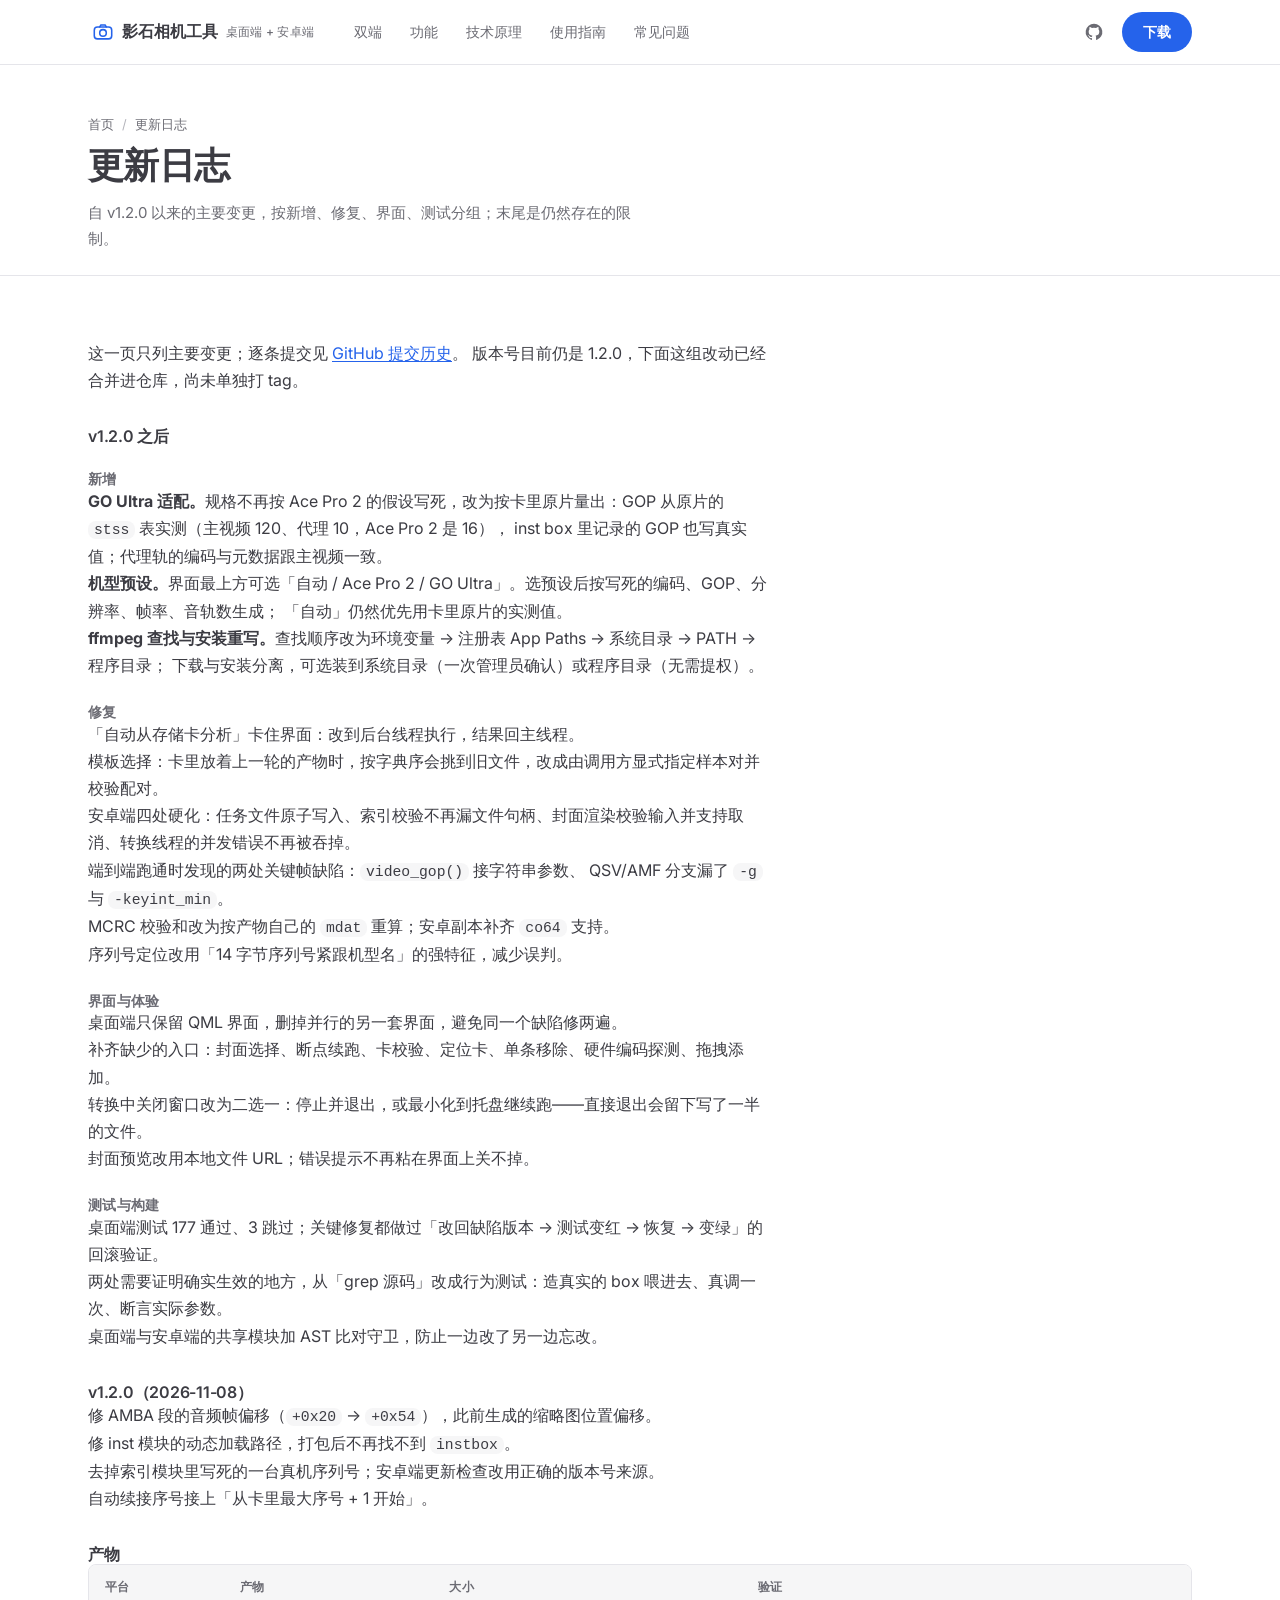
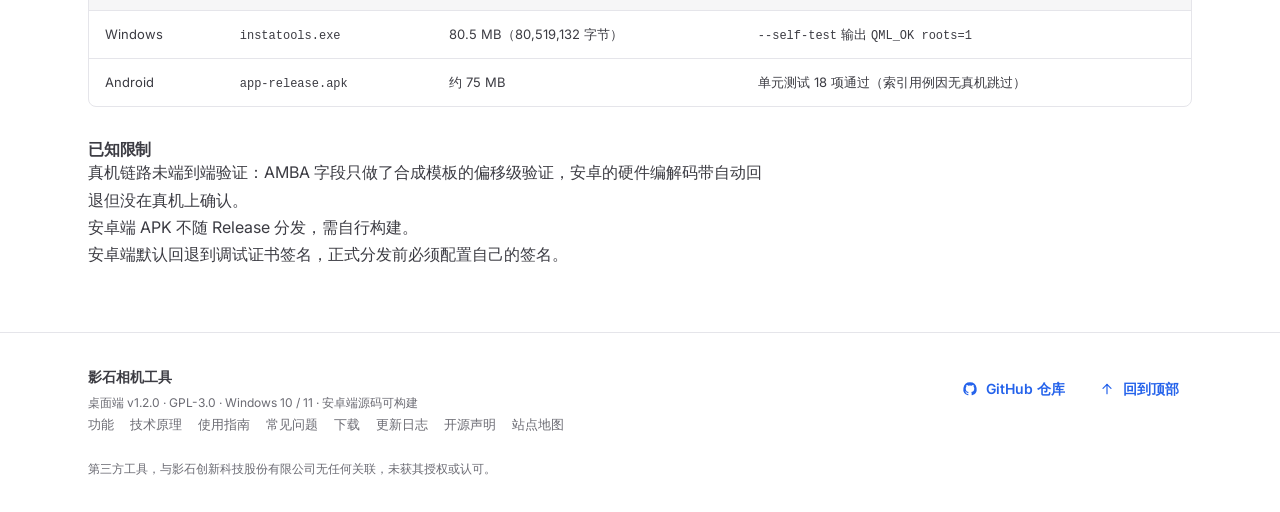
==== changelog/index.html @ 8e5316e9 "feat(site): 首页拆成多页站点，补站点地图、结构化数据与 SEO 校验 原来是一个 1264 行的单页，所有内容塞在同一份 HTML 里，搜索引擎只认得到 一个 URL，用户也只能靠锚点跳。" ====
<!doctype html>
<!--
  影石相机工具 · 更新日志
  ------------------------------------------------------------------
  部署：GitHub 仓库 Settings → Pages → Source = Deploy from a branch
        → Branch = main，Folder = / (root)
  依赖：零构建步骤。页面是静态 HTML + style.css，字体走 Google Fonts（Inter）。
  改色 / 改圆角：只改 style.css 第 1 节令牌。
-->
<html lang="zh-CN">
  <head>
    <meta charset="utf-8" />
    <meta name="viewport" content="width=device-width, initial-scale=1" />
    <meta name="google-site-verification" content="Z1_5-kb9bWtHmbRLohl3fSZsMe-5Ndwo5JdBoWjXVhI" />
    <meta name="msvalidate.01" content="04A099263FCA8257EDD252806D30A4AA" />
    <meta name="robots" content="index, follow, max-image-preview:large" />
    <title>更新日志：GO Ultra 适配、机型预设、ffmpeg 重写 | 影石相机工具</title>
    <meta name="description" content="影石相机工具自 v1.2.0 以来的主要变更：GO Ultra 适配、机型预设、ffmpeg 查找与安装重写、桌面端界面合并、安卓端硬化与测试建设。" />
    <meta name="color-scheme" content="light" />
    <meta name="theme-color" content="#FFFFFF" />
    <link rel="icon" href="../assets/favicon.svg" type="image/svg+xml" />
    <link rel="apple-touch-icon" href="../assets/apple-touch-icon.png" />
    <link rel="canonical" href="https://duofreedom.github.io/Insta-camera-tools/changelog/" />
    <link rel="sitemap" type="application/xml" href="../sitemap.xml" />
    <meta property="og:type" content="website" />
    <meta property="og:site_name" content="影石相机工具" />
    <meta property="og:locale" content="zh_CN" />
    <meta property="og:title" content="更新日志 · 影石相机工具" />
    <meta property="og:description" content="自 v1.2.0 以来的主要变更与已知限制。" />
    <meta property="og:url" content="https://duofreedom.github.io/Insta-camera-tools/changelog/" />
    <meta property="og:image" content="https://duofreedom.github.io/Insta-camera-tools/assets/og-cover.png" />
    <meta property="og:image:width" content="1200" />
    <meta property="og:image:height" content="630" />
    <meta property="og:image:alt" content="影石相机工具 instatools：把普通视频变成影石相机能认的原生素材" />
    <meta name="twitter:card" content="summary_large_image" />
    <meta name="twitter:title" content="更新日志 · 影石相机工具" />
    <meta name="twitter:description" content="自 v1.2.0 以来的主要变更与已知限制。" />
    <meta name="twitter:image" content="https://duofreedom.github.io/Insta-camera-tools/assets/og-cover.png" />
    <link rel="preconnect" href="https://fonts.googleapis.com" />
    <link rel="preconnect" href="https://fonts.gstatic.com" crossorigin />
    <link
      href="https://fonts.googleapis.com/css2?family=Inter:wght@400;500;600;700&display=swap"
      rel="stylesheet"
    />
    <link rel="stylesheet" href="../style.css" />
    <script type="application/ld+json">
      {
        "@context": "https://schema.org",
        "@graph": [
          {
            "@type": "BreadcrumbList",
            "itemListElement": [
              {
                "@type": "ListItem",
                "position": 1,
                "name": "首页",
                "item": "https://duofreedom.github.io/Insta-camera-tools/"
              },
              {
                "@type": "ListItem",
                "position": 2,
                "name": "更新日志",
                "item": "https://duofreedom.github.io/Insta-camera-tools/changelog/"
              }
            ]
          },
          {
            "@type": "WebPage",
            "name": "更新日志",
            "url": "https://duofreedom.github.io/Insta-camera-tools/changelog/",
            "description": "v1.2.0 之后的主要变更",
            "inLanguage": "zh-CN",
            "isPartOf": {
              "@type": "WebSite",
              "name": "影石相机工具",
              "url": "https://duofreedom.github.io/Insta-camera-tools/"
            }
          }
        ]
      }
    </script>
  </head>

  <body id="top">
    <a class="sr-only skip-link" href="#main">跳到主要内容</a>

    <header class="nav">
      <div class="container nav__inner">
        <a class="brand" href="../" aria-label="影石相机工具，回到首页">
          <svg
            class="brand__mark"
            viewBox="0 0 24 24"
            fill="none"
            stroke="currentColor"
            stroke-width="1.7"
            stroke-linecap="round"
            stroke-linejoin="round"
            aria-hidden="true"
            focusable="false"
          >
            <rect x="2.5" y="6.5" width="19" height="13" rx="3.5" />
            <path d="M8.5 6.5l1.2-2.2h4.6l1.2 2.2" />
            <circle cx="12" cy="13" r="3.6" />
          </svg>
          <span>影石相机工具</span>
          <span class="brand__sub">桌面端 + 安卓端</span>
        </a>

        <nav class="nav__links" aria-label="主导航">
          <a class="nav__link" href="../">双端</a>
          <a class="nav__link" href="../features/">功能</a>
          <a class="nav__link" href="../how-it-works/">技术原理</a>
          <a class="nav__link" href="../guide/">使用指南</a>
          <a class="nav__link" href="../faq/">常见问题</a>
        </nav>

        <div class="nav__actions">
          <a
            class="icon-btn nav__gh"
            href="https://github.com/DUOFreedom/Insta-camera-tools"
            target="_blank"
            rel="noopener noreferrer"
            aria-label="GitHub 仓库（在新标签页打开）"
          >
            <svg class="icon-btn__icon" viewBox="0 0 24 24" fill="currentColor" aria-hidden="true" focusable="false">
              <path d="M12 2a10 10 0 0 0-3.16 19.49c.5.09.68-.22.68-.48l-.01-1.7c-2.78.6-3.37-1.34-3.37-1.34-.45-1.16-1.11-1.47-1.11-1.47-.91-.62.07-.61.07-.61 1 .07 1.53 1.03 1.53 1.03.89 1.53 2.34 1.09 2.91.83.09-.65.35-1.09.63-1.34-2.22-.25-4.56-1.11-4.56-4.95 0-1.09.39-1.98 1.03-2.68-.1-.25-.45-1.27.1-2.65 0 0 .84-.27 2.75 1.02a9.5 9.5 0 0 1 5 0c1.91-1.29 2.75-1.02 2.75-1.02.55 1.38.2 2.4.1 2.65.64.7 1.03 1.59 1.03 2.68 0 3.85-2.35 4.7-4.57 4.94.36.31.68.92.68 1.86l-.01 2.75c0 .27.18.58.69.48A10 10 0 0 0 12 2z" />
            </svg>
          </a>
          <a class="btn btn--filled" href="../download/">下载</a>
          <button
            class="icon-btn"
            id="menu-btn"
            type="button"
            aria-expanded="false"
            aria-controls="mobile-nav"
            aria-label="打开导航菜单"
          >
            <svg class="icon-btn__icon" viewBox="0 0 24 24" fill="none" stroke="currentColor" stroke-width="1.8" stroke-linecap="round" aria-hidden="true" focusable="false">
              <path d="M4 7h16M4 12h16M4 17h16" />
            </svg>
          </button>
        </div>
      </div>

      <div class="mobile-nav" id="mobile-nav" hidden>
        <nav aria-label="移动端导航">
          <ul class="mobile-nav__list">
            <li><a class="mobile-nav__link" href="../">双端</a></li>
            <li><a class="mobile-nav__link" href="../features/">功能</a></li>
            <li><a class="mobile-nav__link" href="../how-it-works/">技术原理</a></li>
            <li><a class="mobile-nav__link" href="../guide/">使用指南</a></li>
            <li><a class="mobile-nav__link" href="../faq/">常见问题</a></li>
            <li><a class="mobile-nav__link" href="../download/">下载</a></li>
            <li><a class="mobile-nav__link" href="../changelog/">更新日志</a></li>
            <li><a class="mobile-nav__link" href="../licenses/">开源声明</a></li>
          </ul>
        </nav>
      </div>
    </header>

    <div class="page-head">
      <div class="container">
        <nav class="crumbs" aria-label="面包屑导航">
          <ol class="crumbs__list">
            <li class="crumbs__item"><a class="crumbs__link" href="../">首页</a></li>
            <li class="crumbs__item" aria-current="page">更新日志</li>
          </ol>
        </nav>
        <h1 class="page-head__title" id="page-title">更新日志</h1>
        <p class="page-head__lead">自 v1.2.0 以来的主要变更，按新增、修复、界面、测试分组；末尾是仍然存在的限制。</p>
      </div>
    </div>

    <main id="main">
      <section class="section" id="notes">
        <div class="container">
          <div class="prose">
            <p>
              这一页只列主要变更；逐条提交见
              <a class="link" href="https://github.com/DUOFreedom/Insta-camera-tools/commits/main" target="_blank" rel="noopener noreferrer">GitHub 提交历史</a>。
              版本号目前仍是 1.2.0，下面这组改动已经合并进仓库，尚未单独打 tag。
            </p>
          </div>

          <h2 class="subhead">v1.2.0 之后</h2>

          <h3 class="subhead subhead--sm">新增</h3>
          <div class="prose">
            <ul>
              <li><strong>GO Ultra 适配。</strong>规格不再按 Ace Pro 2 的假设写死，改为按卡里原片量出：GOP 从原片的
                <code class="code code--inline">stss</code> 表实测（主视频 120、代理 10，Ace Pro 2 是 16），
                inst box 里记录的 GOP 也写真实值；代理轨的编码与元数据跟主视频一致。</li>
              <li><strong>机型预设。</strong>界面最上方可选「自动 / Ace Pro 2 / GO Ultra」。选预设后按写死的编码、GOP、分辨率、帧率、音轨数生成；
                「自动」仍然优先用卡里原片的实测值。</li>
              <li><strong>ffmpeg 查找与安装重写。</strong>查找顺序改为环境变量 → 注册表 App Paths → 系统目录 → PATH → 程序目录；
                下载与安装分离，可选装到系统目录（一次管理员确认）或程序目录（无需提权）。</li>
            </ul>
          </div>

          <h3 class="subhead subhead--sm">修复</h3>
          <div class="prose">
            <ul>
              <li>「自动从存储卡分析」卡住界面：改到后台线程执行，结果回主线程。</li>
              <li>模板选择：卡里放着上一轮的产物时，按字典序会挑到旧文件，改成由调用方显式指定样本对并校验配对。</li>
              <li>安卓端四处硬化：任务文件原子写入、索引校验不再漏文件句柄、封面渲染校验输入并支持取消、转换线程的并发错误不再被吞掉。</li>
              <li>端到端跑通时发现的两处关键帧缺陷：<code class="code code--inline">video_gop()</code> 接字符串参数、
                QSV/AMF 分支漏了 <code class="code code--inline">-g</code> 与 <code class="code code--inline">-keyint_min</code>。</li>
              <li>MCRC 校验和改为按产物自己的 <code class="code code--inline">mdat</code> 重算；安卓副本补齐 <code class="code code--inline">co64</code> 支持。</li>
              <li>序列号定位改用「14 字节序列号紧跟机型名」的强特征，减少误判。</li>
            </ul>
          </div>

          <h3 class="subhead subhead--sm">界面与体验</h3>
          <div class="prose">
            <ul>
              <li>桌面端只保留 QML 界面，删掉并行的另一套界面，避免同一个缺陷修两遍。</li>
              <li>补齐缺少的入口：封面选择、断点续跑、卡校验、定位卡、单条移除、硬件编码探测、拖拽添加。</li>
              <li>转换中关闭窗口改为二选一：停止并退出，或最小化到托盘继续跑——直接退出会留下写了一半的文件。</li>
              <li>封面预览改用本地文件 URL；错误提示不再粘在界面上关不掉。</li>
            </ul>
          </div>

          <h3 class="subhead subhead--sm">测试与构建</h3>
          <div class="prose">
            <ul>
              <li>桌面端测试 177 通过、3 跳过；关键修复都做过「改回缺陷版本 → 测试变红 → 恢复 → 变绿」的回滚验证。</li>
              <li>两处需要证明确实生效的地方，从「grep 源码」改成行为测试：造真实的 box 喂进去、真调一次、断言实际参数。</li>
              <li>桌面端与安卓端的共享模块加 AST 比对守卫，防止一边改了另一边忘改。</li>
            </ul>
          </div>

          <h2 class="subhead">v1.2.0（2026-11-08）</h2>
          <div class="prose">
            <ul>
              <li>修 AMBA 段的音频帧偏移（<code class="code code--inline">+0x20</code> → <code class="code code--inline">+0x54</code>），此前生成的缩略图位置偏移。</li>
              <li>修 inst 模块的动态加载路径，打包后不再找不到 <code class="code code--inline">instbox</code>。</li>
              <li>去掉索引模块里写死的一台真机序列号；安卓端更新检查改用正确的版本号来源。</li>
              <li>自动续接序号接上「从卡里最大序号 + 1 开始」。</li>
            </ul>
          </div>

          <h2 class="subhead">产物</h2>
          <div class="table-wrap">
            <table class="table">
              <caption class="sr-only">两个平台的构建产物与验证方式</caption>
              <thead>
                <tr>
                  <th scope="col">平台</th>
                  <th scope="col">产物</th>
                  <th scope="col">大小</th>
                  <th scope="col">验证</th>
                </tr>
              </thead>
              <tbody>
                <tr>
                  <td>Windows</td>
                  <td><code>instatools.exe</code></td>
                  <td>80.5 MB（80,519,132 字节）</td>
                  <td><code>--self-test</code> 输出 <code>QML_OK roots=1</code></td>
                </tr>
                <tr>
                  <td>Android</td>
                  <td><code>app-release.apk</code></td>
                  <td>约 75 MB</td>
                  <td>单元测试 18 项通过（索引用例因无真机跳过）</td>
                </tr>
              </tbody>
            </table>
          </div>

          <h2 class="subhead">已知限制</h2>
          <div class="prose">
            <ul>
              <li>真机链路未端到端验证：AMBA 字段只做了合成模板的偏移级验证，安卓的硬件编解码带自动回退但没在真机上确认。</li>
              <li>安卓端 APK 不随 Release 分发，需自行构建。</li>
              <li>安卓端默认回退到调试证书签名，正式分发前必须配置自己的签名。</li>
            </ul>
          </div>
        </div>
      </section>
    </main>

    <footer class="footer" aria-label="页脚">
      <div class="container">
        <div class="footer__inner">
          <div class="footer__brand">
            <p class="footer__name">影石相机工具</p>
            <p class="footer__meta">桌面端 v1.2.0 · GPL-3.0 · Windows 10 / 11 · 安卓端源码可构建</p>
          </div>
          <div class="footer__links">
            <a class="btn btn--ghost" href="https://github.com/DUOFreedom/Insta-camera-tools" target="_blank" rel="noopener noreferrer">
              <svg class="btn__icon" viewBox="0 0 24 24" fill="currentColor" aria-hidden="true" focusable="false">
                <path d="M12 2a10 10 0 0 0-3.16 19.49c.5.09.68-.22.68-.48l-.01-1.7c-2.78.6-3.37-1.34-3.37-1.34-.45-1.16-1.11-1.47-1.11-1.47-.91-.62.07-.61.07-.61 1 .07 1.53 1.03 1.53 1.03.89 1.53 2.34 1.09 2.91.83.09-.65.35-1.09.63-1.34-2.22-.25-4.56-1.11-4.56-4.95 0-1.09.39-1.98 1.03-2.68-.1-.25-.45-1.27.1-2.65 0 0 .84-.27 2.75 1.02a9.5 9.5 0 0 1 5 0c1.91-1.29 2.75-1.02 2.75-1.02.55 1.38.2 2.4.1 2.65.64.7 1.03 1.59 1.03 2.68 0 3.85-2.35 4.7-4.57 4.94.36.31.68.92.68 1.86l-.01 2.75c0 .27.18.58.69.48A10 10 0 0 0 12 2z" />
              </svg>
              GitHub 仓库
            </a>
            <a class="btn btn--ghost" href="../">
              <svg class="btn__icon" viewBox="0 0 24 24" fill="none" stroke="currentColor" stroke-width="1.8" stroke-linecap="round" stroke-linejoin="round" aria-hidden="true" focusable="false">
                <path d="M12 19V5" /><path d="M6 11l6-6 6 6" />
              </svg>
              回到顶部
            </a>
          </div>
        </div>
        <nav class="footer__nav" aria-label="页脚导航">
          <a class="footer__link" href="../features/">功能</a>
          <a class="footer__link" href="../how-it-works/">技术原理</a>
          <a class="footer__link" href="../guide/">使用指南</a>
          <a class="footer__link" href="../faq/">常见问题</a>
          <a class="footer__link" href="../download/">下载</a>
          <a class="footer__link" href="../changelog/">更新日志</a>
          <a class="footer__link" href="../licenses/">开源声明</a>
          <a class="footer__link" href="../sitemap/">站点地图</a>
        </nav>
        <p class="footer__note">第三方工具，与影石创新科技股份有限公司无任何关联，未获其授权或认可。</p>
      </div>
    </footer>

    <script>
      (function () {
        "use strict";

        var menuBtn = document.getElementById("menu-btn");
        var menuPanel = document.getElementById("mobile-nav");

        function setMenu(open) {
          menuBtn.setAttribute("aria-expanded", String(open));
          menuBtn.setAttribute("aria-label", open ? "关闭导航菜单" : "打开导航菜单");
          if (open) menuPanel.removeAttribute("hidden");
          else menuPanel.setAttribute("hidden", "");
        }

        menuBtn.addEventListener("click", function () {
          setMenu(menuBtn.getAttribute("aria-expanded") !== "true");
        });

        menuPanel.addEventListener("click", function (event) {
          if (event.target.closest("a")) setMenu(false);
        });

        document.addEventListener("keydown", function (event) {
          if (event.key === "Escape" && menuBtn.getAttribute("aria-expanded") === "true") {
            setMenu(false);
            menuBtn.focus();
          }
        });

        /* FAQ：<details> 自带状态，这里同步 aria-expanded */
        Array.prototype.forEach.call(document.querySelectorAll(".faq__item"), function (item) {
          var summary = item.querySelector("summary");
          summary.setAttribute("aria-expanded", String(item.open));
          summary.addEventListener("click", function () {
            summary.setAttribute("aria-expanded", String(!item.open));
          });
          item.addEventListener("toggle", function () {
            summary.setAttribute("aria-expanded", String(item.open));
          });
        });

        /* 复制 SHA256：每个按钮通过 data-copy 指向自己的 <code> 元素 */
        Array.prototype.forEach.call(document.querySelectorAll(".copy-btn[data-copy]"), function (btn) {
          var target = document.getElementById(btn.getAttribute("data-copy"));
          var label = document.getElementById(btn.getAttribute("data-label"));
          if (!target) return;
          if (!navigator.clipboard) {
            btn.hidden = true;
            return;
          }
          btn.addEventListener("click", function () {
            navigator.clipboard.writeText(target.textContent.trim()).then(
              function () {
                label.textContent = "已复制";
                window.setTimeout(function () {
                  label.textContent = "复制";
                }, 2000);
              },
              function () {
                label.textContent = "复制失败";
                window.setTimeout(function () {
                  label.textContent = "复制";
                }, 2000);
              }
            );
          });
        });
      })();
    </script>
  </body>
</html>
---- style.css ----
/* ==========================================================================
   影石相机工具（InstaAceImporter）· 项目介绍页
   版式参考 Theme Plume 文档站首页：64px 细线导航 / 左文右图首屏 /
   3×2 特性卡片网格 / 蓝白配色 / 12px 卡片圆角 / 20px 按钮圆角
   --------------------------------------------------------------------------
   约定：
   1. 颜色、圆角、动效、字体全部来自第 1 节令牌；组件层不出现 hex 与 px 圆角
   2. 深度只用背景色与 1px 描边表达，全站不使用 box-shadow
   3. 间距只用 4 / 8 / 12 / 16 / 24 / 32 / 48 / 64
   ========================================================================== */

/* 1. 设计令牌 ============================================================ */
:root {
  /* Brand —— 参考站为 #3B82F6，这里压暗一档到 #2563EB：
     白字在 #3B82F6 上只有 3.68:1，不达 WCAG AA 的 4.5:1 */
  --md-sys-color-primary: #2563EB;
  --md-sys-color-on-primary: #FFFFFF;
  --md-sys-color-primary-container: #EFF6FF;
  --md-sys-color-on-primary-container: #1E40AF;

  /* Neutral */
  --md-sys-color-secondary: #475569;
  --md-sys-color-on-secondary: #FFFFFF;
  --md-sys-color-secondary-container: #F1F5F9;
  --md-sys-color-on-secondary-container: #1E293B;

  /* Success（用于「已移植 / 已写入」这类状态） */
  --md-sys-color-tertiary: #0E7C4A;
  --md-sys-color-on-tertiary: #FFFFFF;
  --md-sys-color-tertiary-container: #E7F7EE;
  --md-sys-color-on-tertiary-container: #0B3D26;

  /* Error */
  --md-sys-color-error: #C62828;
  --md-sys-color-on-error: #FFFFFF;
  --md-sys-color-error-container: #FDECEA;
  --md-sys-color-on-error-container: #7F1D1D;

  /* Background / Surface */
  --md-sys-color-background: #FFFFFF;
  --md-sys-color-on-background: #3C3C43;
  --md-sys-color-surface: #FFFFFF;
  --md-sys-color-on-surface: #3C3C43;
  --md-sys-color-surface-variant: #F6F6F7;
  --md-sys-color-on-surface-variant: #6B6B73;
  --md-sys-color-outline: #B4B4BB;
  --md-sys-color-outline-variant: #E5E5EA;

  --md-sys-color-surface-container-lowest: #FFFFFF;
  --md-sys-color-surface-container-low: #FBFBFC;
  --md-sys-color-surface-container: #F6F6F7;
  --md-sys-color-surface-container-high: #EFEFF2;
  --md-sys-color-surface-container-highest: #E7E7EC;

  /* Shape */
  --md-sys-shape-corner-extra-small: 4px;
  --md-sys-shape-corner-small: 8px;
  --md-sys-shape-corner-medium: 12px;
  --md-sys-shape-corner-large: 16px;
  --md-sys-shape-corner-extra-large: 24px;
  --md-sys-shape-corner-full: 9999px;
  /* 参考站按钮圆角 20px */
  --md-sys-shape-corner-button: 20px;

  /* Typescale */
  --md-sys-typescale-font-family: "Inter", "PingFang SC", "Hiragino Sans GB",
    "Microsoft YaHei", "Noto Sans SC", system-ui, sans-serif;

  /* Motion */
  --md-sys-motion-easing-standard: cubic-bezier(0.2, 0, 0, 1);
  --md-sys-motion-duration-short: 150ms;
}

/* 2. 基础 ================================================================ */
*,
*::before,
*::after {
  box-sizing: border-box;
}

html {
  -webkit-text-size-adjust: 100%;
  scroll-behavior: smooth;
  scroll-padding-top: 80px;
}

body {
  margin: 0;
  background-color: var(--md-sys-color-surface);
  color: var(--md-sys-color-on-surface);
  font-family: var(--md-sys-typescale-font-family);
  font-size: 16px;
  line-height: 1.7;
  -webkit-font-smoothing: antialiased;
  text-rendering: optimizeLegibility;
}

h1,
h2,
h3,
h4,
p,
ul,
ol,
dl,
dd,
figure {
  margin: 0;
}

ul,
ol {
  padding: 0;
  list-style: none;
}

h1,
h2,
h3 {
  line-height: 1.25;
  font-weight: 600;
  letter-spacing: -0.015em;
}

a {
  color: inherit;
}

code,
kbd,
pre {
  font-family: ui-monospace, "SFMono-Regular", "Cascadia Mono", Consolas,
    "Liberation Mono", monospace;
}

::selection {
  background-color: var(--md-sys-color-primary-container);
  color: var(--md-sys-color-on-primary-container);
}

:where(a, button, summary, [tabindex]):focus-visible {
  outline: 2px solid var(--md-sys-color-primary);
  outline-offset: 2px;
  border-radius: inherit;
}

.sr-only {
  position: absolute;
  width: 1px;
  height: 1px;
  padding: 0;
  margin: -1px;
  overflow: hidden;
  clip-path: inset(50%);
  white-space: nowrap;
  border: 0;
}

.skip-link:focus {
  position: fixed;
  top: 16px;
  left: 16px;
  z-index: 60;
  width: auto;
  height: auto;
  margin: 0;
  padding: 12px 20px;
  overflow: visible;
  clip-path: none;
  border-radius: var(--md-sys-shape-corner-button);
  background-color: var(--md-sys-color-primary);
  color: var(--md-sys-color-on-primary);
  font-size: 14px;
  font-weight: 600;
  text-decoration: none;
}

/* 3. 布局 ================================================================ */
.container {
  width: 100%;
  max-width: 1168px;
  margin-inline: auto;
  padding-inline: 16px;
}

@media (min-width: 768px) {
  .container {
    padding-inline: 24px;
  }
}

@media (min-width: 1280px) {
  .container {
    padding-inline: 32px;
  }
}

.section {
  padding-block: 64px;
}

.section--alt {
  background-color: var(--md-sys-color-surface-container);
}

.section__head {
  max-width: 62ch;
  margin-inline: auto;
  text-align: center;
}

.section__eyebrow {
  display: inline-block;
  padding: 4px 12px;
  border-radius: var(--md-sys-shape-corner-full);
  background-color: var(--md-sys-color-primary-container);
  color: var(--md-sys-color-on-primary-container);
  font-size: 12px;
  font-weight: 600;
  letter-spacing: 0.04em;
}

.section__title {
  margin-top: 12px;
  font-size: clamp(24px, 3vw, 32px);
}

.section__lead {
  margin-top: 12px;
  color: var(--md-sys-color-on-surface-variant);
  font-size: 15px;
  line-height: 1.7;
}

.prose {
  max-width: 68ch;
}

/* 4. 按钮 / 链接 / 标签 =================================================== */
.btn {
  display: inline-flex;
  align-items: center;
  justify-content: center;
  gap: 8px;
  min-height: 40px;
  padding: 0 20px;
  border: 1px solid transparent;
  border-radius: var(--md-sys-shape-corner-button);
  font-family: inherit;
  font-size: 14px;
  font-weight: 600;
  line-height: 1;
  text-decoration: none;
  white-space: nowrap;
  cursor: pointer;
  transition: background-color var(--md-sys-motion-duration-short)
      var(--md-sys-motion-easing-standard),
    border-color var(--md-sys-motion-duration-short)
      var(--md-sys-motion-easing-standard),
    color var(--md-sys-motion-duration-short)
      var(--md-sys-motion-easing-standard),
    transform var(--md-sys-motion-duration-short)
      var(--md-sys-motion-easing-standard);
}

.btn:active {
  transform: scale(0.98);
}

.btn--filled {
  background-color: var(--md-sys-color-primary);
  color: var(--md-sys-color-on-primary);
}

.btn--filled:hover {
  background-color: color-mix(
    in srgb,
    var(--md-sys-color-primary) 88%,
    var(--md-sys-color-on-primary)
  );
}

/* 参考站的次按钮：中性浅灰实心 */
.btn--alt {
  background-color: var(--md-sys-color-surface-container-high);
  border-color: var(--md-sys-color-outline-variant);
  color: var(--md-sys-color-on-surface);
}

.btn--alt:hover {
  background-color: var(--md-sys-color-surface-container-highest);
}

.btn--ghost {
  background-color: transparent;
  color: var(--md-sys-color-primary);
  padding-inline: 12px;
}

.btn--ghost:hover {
  background-color: var(--md-sys-color-primary-container);
}

.btn--lg {
  min-height: 48px;
  padding-inline: 24px;
  font-size: 15px;
}

.btn__icon {
  width: 16px;
  height: 16px;
  flex: 0 0 auto;
}

.link {
  color: var(--md-sys-color-primary);
  text-decoration: underline;
  text-decoration-thickness: 1px;
  text-underline-offset: 2px;
  transition: color var(--md-sys-motion-duration-short)
    var(--md-sys-motion-easing-standard);
}

.link:hover {
  color: var(--md-sys-color-on-primary-container);
}

.tag {
  display: inline-flex;
  align-items: center;
  gap: 8px;
  padding: 4px 12px;
  border: 1px solid var(--md-sys-color-outline-variant);
  border-radius: var(--md-sys-shape-corner-full);
  background-color: var(--md-sys-color-surface);
  color: var(--md-sys-color-on-surface-variant);
  font-size: 13px;
  font-weight: 500;
  line-height: 1.4;
}

.tag--soft {
  border-color: transparent;
  background-color: var(--md-sys-color-primary-container);
  color: var(--md-sys-color-on-primary-container);
  font-weight: 600;
}

.tag--ok {
  border-color: transparent;
  background-color: var(--md-sys-color-tertiary-container);
  color: var(--md-sys-color-on-tertiary-container);
  font-weight: 600;
}

/* 5. 导航 ================================================================ */
.nav {
  position: sticky;
  top: 0;
  z-index: 40;
  background-color: var(--md-sys-color-surface);
  border-bottom: 1px solid var(--md-sys-color-outline-variant);
}

.nav__inner {
  display: flex;
  align-items: center;
  gap: 24px;
  min-height: 64px;
}

.brand {
  display: inline-flex;
  align-items: center;
  gap: 8px;
  padding: 4px;
  border-radius: var(--md-sys-shape-corner-small);
  text-decoration: none;
  font-size: 16px;
  font-weight: 600;
  white-space: nowrap;
}

.brand__mark {
  width: 22px;
  height: 22px;
  color: var(--md-sys-color-primary);
}

.brand__sub {
  display: none;
  color: var(--md-sys-color-on-surface-variant);
  font-size: 12px;
  font-weight: 500;
  letter-spacing: 0.02em;
}

@media (min-width: 900px) {
  .brand__sub {
    display: inline;
  }
}

.nav__links {
  display: none;
  align-items: center;
  gap: 4px;
}

.nav__link {
  display: inline-flex;
  align-items: center;
  min-height: 36px;
  padding: 8px 12px;
  border-radius: var(--md-sys-shape-corner-small);
  color: var(--md-sys-color-on-surface-variant);
  font-size: 14px;
  font-weight: 500;
  text-decoration: none;
  transition: background-color var(--md-sys-motion-duration-short)
      var(--md-sys-motion-easing-standard),
    color var(--md-sys-motion-duration-short)
      var(--md-sys-motion-easing-standard);
}

.nav__link:hover {
  background-color: var(--md-sys-color-surface-container);
  color: var(--md-sys-color-on-surface);
}

.nav__actions {
  display: flex;
  align-items: center;
  gap: 8px;
  margin-left: auto;
}

.icon-btn {
  display: inline-flex;
  align-items: center;
  justify-content: center;
  width: 40px;
  height: 40px;
  padding: 0;
  border: 0;
  border-radius: var(--md-sys-shape-corner-small);
  background-color: transparent;
  color: var(--md-sys-color-on-surface-variant);
  cursor: pointer;
  transition: background-color var(--md-sys-motion-duration-short)
      var(--md-sys-motion-easing-standard),
    color var(--md-sys-motion-duration-short)
      var(--md-sys-motion-easing-standard);
}

.icon-btn:hover {
  background-color: var(--md-sys-color-surface-container);
  color: var(--md-sys-color-on-surface);
}

.icon-btn__icon {
  width: 20px;
  height: 20px;
}

.mobile-nav {
  border-top: 1px solid var(--md-sys-color-outline-variant);
  background-color: var(--md-sys-color-surface);
}

.mobile-nav__list {
  display: grid;
  gap: 4px;
  padding: 8px 16px 16px;
}

.mobile-nav__link {
  display: block;
  padding: 12px;
  border-radius: var(--md-sys-shape-corner-small);
  color: var(--md-sys-color-on-surface);
  font-size: 14px;
  font-weight: 500;
  text-decoration: none;
}

.mobile-nav__link:hover {
  background-color: var(--md-sys-color-surface-container);
}

/* 窄屏优先保住 logo 与「下载」按钮，GitHub 图标收到 640px 才出现 */
.nav__gh {
  display: none;
}

@media (min-width: 640px) {
  .icon-btn.nav__gh {
    display: inline-flex;
  }
}

@media (min-width: 900px) {
  .nav__links {
    display: flex;
  }

  .icon-btn {
    display: none;
  }

  .mobile-nav {
    display: none;
  }
}

/* 6. 首屏 ================================================================ */
.hero {
  padding-block: 48px 64px;
}

.hero__grid {
  display: grid;
  grid-template-columns: minmax(0, 1fr);
  gap: 40px;
  align-items: center;
}

@media (min-width: 1024px) {
  .hero__grid {
    grid-template-columns: minmax(0, 1.06fr) minmax(0, 0.94fr);
    gap: 48px;
  }
}

.hero__title {
  margin-top: 16px;
  max-width: 16em;
  font-size: clamp(32px, 4.8vw, 52px);
  line-height: 1.15;
  letter-spacing: -0.02em;
}

.hero__tagline {
  margin-top: 16px;
  max-width: 44ch;
  color: var(--md-sys-color-on-surface-variant);
  font-size: clamp(16px, 1.5vw, 20px);
  line-height: 1.65;
}

.actions {
  display: flex;
  flex-wrap: wrap;
  gap: 12px;
}

.hero__actions {
  margin-top: 24px;
}

.hero__meta {
  display: flex;
  flex-wrap: wrap;
  gap: 8px;
  margin-top: 24px;
}

/* 7. 产品卡（代替参考站的 gif） =========================================== */
.spec-card {
  border: 1px solid var(--md-sys-color-outline-variant);
  border-radius: var(--md-sys-shape-corner-medium);
  background-color: var(--md-sys-color-surface);
  overflow: hidden;
}

.spec-card__head {
  display: flex;
  align-items: center;
  gap: 8px;
  padding: 12px 16px;
  border-bottom: 1px solid var(--md-sys-color-outline-variant);
  background-color: var(--md-sys-color-surface-container);
  font-family: ui-monospace, "SFMono-Regular", Consolas, monospace;
  font-size: 12px;
  color: var(--md-sys-color-on-surface-variant);
  overflow-wrap: anywhere;
}

.spec-card__dot {
  width: 8px;
  height: 8px;
  flex: 0 0 auto;
  border-radius: var(--md-sys-shape-corner-full);
  background-color: var(--md-sys-color-tertiary);
}

.spec-card__rows {
  display: grid;
  padding: 4px 16px;
}

.spec-card__row {
  display: flex;
  flex-wrap: wrap;
  align-items: center;
  justify-content: space-between;
  gap: 8px;
  padding: 12px 0;
  border-bottom: 1px solid var(--md-sys-color-outline-variant);
  font-size: 13px;
}

.spec-card__row:last-child {
  border-bottom: 0;
}

.spec-card__key {
  color: var(--md-sys-color-on-surface-variant);
}

.spec-card__val {
  font-family: ui-monospace, "SFMono-Regular", Consolas, monospace;
  font-size: 12px;
  color: var(--md-sys-color-on-surface);
}

.spec-card__foot {
  padding: 12px 16px;
  border-top: 1px solid var(--md-sys-color-outline-variant);
  background-color: var(--md-sys-color-surface-container);
  font-family: ui-monospace, "SFMono-Regular", Consolas, monospace;
  font-size: 12px;
  color: var(--md-sys-color-on-surface-variant);
  overflow-wrap: anywhere;
}

/* 8. 卡片网格 ============================================================ */
.grid-3 {
  display: grid;
  grid-template-columns: minmax(0, 1fr);
  gap: 16px;
  margin-top: 32px;
}

@media (min-width: 768px) {
  .grid-3 {
    grid-template-columns: repeat(3, minmax(0, 1fr));
    gap: 24px;
  }
}

.card {
  display: flex;
  flex-direction: column;
  gap: 12px;
  height: 100%;
  padding: 24px;
  border: 1px solid transparent;
  border-radius: var(--md-sys-shape-corner-medium);
  background-color: var(--md-sys-color-surface-container);
  transition: background-color var(--md-sys-motion-duration-short)
      var(--md-sys-motion-easing-standard),
    border-color var(--md-sys-motion-duration-short)
      var(--md-sys-motion-easing-standard);
}

/* 交替色区块里卡片反走白底 + 描边 */
.section--alt .card {
  background-color: var(--md-sys-color-surface);
  border-color: var(--md-sys-color-outline-variant);
}

.card:hover {
  background-color: var(--md-sys-color-surface-container-high);
}

.section--alt .card:hover {
  background-color: var(--md-sys-color-surface-container);
}

.card > * {
  min-width: 0;
}

.card__icon {
  display: grid;
  place-items: center;
  width: 40px;
  height: 40px;
  border-radius: var(--md-sys-shape-corner-medium);
  background-color: var(--md-sys-color-primary-container);
  color: var(--md-sys-color-primary);
}

.card__icon svg {
  width: 22px;
  height: 22px;
}

.card__title {
  display: flex;
  flex-wrap: wrap;
  align-items: center;
  gap: 8px;
  font-size: 16px;
  font-weight: 600;
}

.card__text {
  color: var(--md-sys-color-on-surface-variant);
  font-size: 14px;
  line-height: 1.65;
  overflow-wrap: break-word;
}

/* 9. 三步 / 快速开始 ===================================================== */
.step__num {
  display: grid;
  place-items: center;
  width: 40px;
  height: 40px;
  border-radius: var(--md-sys-shape-corner-medium);
  background-color: var(--md-sys-color-primary);
  color: var(--md-sys-color-on-primary);
  font-size: 16px;
  font-weight: 600;
  line-height: 1;
}

.dl {
  display: grid;
  gap: 12px;
}

.dl__row {
  display: grid;
  gap: 4px;
}

.dl__key {
  font-size: 12px;
  font-weight: 600;
  letter-spacing: 0.06em;
  color: var(--md-sys-color-primary);
}

.dl__value {
  font-size: 14px;
  color: var(--md-sys-color-on-surface);
}

.dl__value--muted {
  color: var(--md-sys-color-on-surface-variant);
}

.steps {
  display: grid;
  grid-template-columns: minmax(0, 1fr);
  gap: 16px;
  margin-top: 32px;
}

@media (min-width: 640px) {
  .steps {
    grid-template-columns: repeat(2, minmax(0, 1fr));
  }
}

@media (min-width: 1024px) {
  .steps {
    grid-template-columns: repeat(4, minmax(0, 1fr));
    gap: 24px;
  }
}

.steps__item {
  display: flex;
  align-items: flex-start;
  gap: 12px;
  padding: 16px;
  border: 1px solid var(--md-sys-color-outline-variant);
  border-radius: var(--md-sys-shape-corner-medium);
  background-color: var(--md-sys-color-surface);
}

.steps__num {
  display: grid;
  place-items: center;
  width: 24px;
  height: 24px;
  flex: 0 0 auto;
  border-radius: var(--md-sys-shape-corner-full);
  background-color: var(--md-sys-color-primary-container);
  color: var(--md-sys-color-on-primary-container);
  font-size: 12px;
  font-weight: 700;
  line-height: 1;
}

.steps__text {
  font-size: 14px;
  line-height: 1.65;
}

.steps__note {
  margin-top: 24px;
  color: var(--md-sys-color-on-surface-variant);
  font-size: 14px;
  text-align: center;
}

/* 10. 功能两组 =========================================================== */
.feature-groups {
  display: grid;
  grid-template-columns: minmax(0, 1fr);
  gap: 32px;
  margin-top: 32px;
}

@media (min-width: 1024px) {
  .feature-groups {
    grid-template-columns: minmax(0, 1fr) minmax(0, 1fr);
  }
}

.feature-group__title {
  display: flex;
  align-items: center;
  gap: 8px;
  font-size: 15px;
  font-weight: 600;
  color: var(--md-sys-color-on-surface);
}

.feature-group__title::before {
  content: "";
  width: 4px;
  height: 16px;
  border-radius: var(--md-sys-shape-corner-full);
  background-color: var(--md-sys-color-primary);
}

.feature-list {
  display: grid;
  gap: 12px;
  margin-top: 16px;
}

.feature {
  display: flex;
  align-items: flex-start;
  gap: 16px;
  padding: 16px;
  border: 1px solid var(--md-sys-color-outline-variant);
  border-radius: var(--md-sys-shape-corner-medium);
  background-color: var(--md-sys-color-surface);
  transition: background-color var(--md-sys-motion-duration-short)
    var(--md-sys-motion-easing-standard);
}

.feature:hover {
  background-color: var(--md-sys-color-surface-container);
}

.feature > div {
  min-width: 0;
}

.feature__icon {
  width: 22px;
  height: 22px;
  flex: 0 0 auto;
  color: var(--md-sys-color-primary);
}

.feature__title {
  font-size: 15px;
  font-weight: 600;
  line-height: 1.5;
}

.feature__text {
  margin-top: 4px;
  color: var(--md-sys-color-on-surface-variant);
  font-size: 14px;
  line-height: 1.6;
  overflow-wrap: break-word;
}

/* 11. 下载 =============================================================== */
/* 双平台并列：宽屏两列，窄屏堆叠 */
.platform-grid {
  display: grid;
  grid-template-columns: minmax(0, 1fr);
  gap: 16px;
  margin-top: 32px;
}

@media (min-width: 1024px) {
  .platform-grid {
    grid-template-columns: repeat(2, minmax(0, 1fr));
    gap: 24px;
  }
}

/* platform-grid 内的 release 卡自带 margin-top，去掉避免双倍间距 */
.platform-grid > .release {
  margin-top: 0;
}

.platform-grid > .card {
  margin-top: 0;
}


.release {
  display: grid;
  grid-template-columns: minmax(0, 1fr);
  gap: 24px;
  margin-top: 32px;
  padding: 24px;
  border: 1px solid var(--md-sys-color-outline-variant);
  border-radius: var(--md-sys-shape-corner-medium);
  background-color: var(--md-sys-color-surface);
}

@media (min-width: 768px) {
  .release {
    padding: 32px;
  }
}

.release > * {
  min-width: 0;
}

.release__head {
  display: flex;
  flex-wrap: wrap;
  align-items: center;
  gap: 12px;
}

.release__name {
  font-size: clamp(18px, 2.2vw, 24px);
  font-weight: 600;
  letter-spacing: -0.01em;
  overflow-wrap: anywhere;
}

.meta {
  display: grid;
  grid-template-columns: minmax(0, 1fr);
  gap: 16px;
}

@media (min-width: 768px) {
  .meta {
    grid-template-columns: repeat(2, minmax(0, 1fr));
    gap: 24px;
  }
}

.meta__key {
  font-size: 12px;
  font-weight: 600;
  letter-spacing: 0.06em;
  color: var(--md-sys-color-on-surface-variant);
}

.meta__value {
  margin-top: 4px;
  font-size: 15px;
  font-weight: 500;
}

.code {
  display: block;
  max-width: 100%;
  padding: 12px 16px;
  border: 1px solid var(--md-sys-color-outline-variant);
  border-radius: var(--md-sys-shape-corner-small);
  background-color: var(--md-sys-color-surface-container);
  color: var(--md-sys-color-on-surface);
  font-size: 13px;
  line-height: 1.7;
  overflow-x: auto;
  white-space: pre;
}

.code--wrap {
  white-space: pre-wrap;
  word-break: break-all;
}

/* 行内代码：.code 默认是块级（用于命令行/SHA 展示），
   正文里提及文件名或路径时需要行内形态，否则整段会被拆成多行 */
.code--inline {
  display: inline;
  padding: 1px 6px;
  border: 0;
  border-radius: var(--md-sys-shape-corner-small);
  background-color: var(--md-sys-color-surface-container);
  font-size: 0.92em;
  line-height: inherit;
  white-space: normal;
  overflow-x: visible;
  overflow-wrap: anywhere;
}

@media (max-width: 767px) {
  .code {
    white-space: pre-wrap;
    overflow-wrap: anywhere;
  }
}

.code-label {
  display: block;
  margin-bottom: 8px;
  font-size: 12px;
  font-weight: 600;
  letter-spacing: 0.06em;
  color: var(--md-sys-color-on-surface-variant);
}

.sha-row {
  display: flex;
  flex-wrap: wrap;
  align-items: center;
  gap: 8px;
}

.sha-row .code {
  flex: 1 1 240px;
}

.copy-btn {
  display: inline-flex;
  align-items: center;
  gap: 8px;
  min-height: 36px;
  padding: 0 16px;
  border: 1px solid var(--md-sys-color-outline-variant);
  border-radius: var(--md-sys-shape-corner-button);
  background-color: var(--md-sys-color-surface-container);
  color: var(--md-sys-color-on-surface);
  font-family: inherit;
  font-size: 13px;
  font-weight: 600;
  cursor: pointer;
  transition: background-color var(--md-sys-motion-duration-short)
    var(--md-sys-motion-easing-standard);
}

.copy-btn:hover {
  background-color: var(--md-sys-color-surface-container-high);
}

.copy-btn__icon {
  width: 16px;
  height: 16px;
}

/* 12. 提示条 ============================================================= */
.notice {
  display: flex;
  gap: 16px;
  padding: 16px;
  border: 1px solid var(--md-sys-color-outline-variant);
  border-radius: var(--md-sys-shape-corner-medium);
  background-color: var(--md-sys-color-surface-container);
}

.notice__icon {
  width: 20px;
  height: 20px;
  flex: 0 0 auto;
  color: var(--md-sys-color-primary);
}

.notice__title {
  font-size: 14px;
  font-weight: 600;
  color: var(--md-sys-color-on-surface);
}

.notice__body {
  color: var(--md-sys-color-on-surface-variant);
  font-size: 14px;
}

.notice__body + .notice__body {
  margin-top: 8px;
}

/* 13. 常见问题 =========================================================== */
.faq {
  margin-top: 32px;
  border: 1px solid var(--md-sys-color-outline-variant);
  border-radius: var(--md-sys-shape-corner-medium);
  background-color: var(--md-sys-color-surface);
  overflow: hidden;
}

.faq__item + .faq__item {
  border-top: 1px solid var(--md-sys-color-outline-variant);
}

.faq__q {
  display: flex;
  align-items: center;
  justify-content: space-between;
  gap: 16px;
  padding: 16px 24px;
  font-size: 15px;
  font-weight: 600;
  line-height: 1.6;
  cursor: pointer;
  list-style: none;
  transition: background-color var(--md-sys-motion-duration-short)
    var(--md-sys-motion-easing-standard);
}

.faq__q::-webkit-details-marker {
  display: none;
}

.faq__q:hover {
  background-color: var(--md-sys-color-surface-container);
}

.faq__item[open] .faq__q {
  color: var(--md-sys-color-primary);
}

.faq__icon {
  width: 20px;
  height: 20px;
  flex: 0 0 auto;
  color: var(--md-sys-color-on-surface-variant);
  transition: transform var(--md-sys-motion-duration-short)
    var(--md-sys-motion-easing-standard);
}

.faq__item[open] .faq__icon {
  transform: rotate(180deg);
}

.faq__a {
  padding: 0 24px 24px;
  color: var(--md-sys-color-on-surface-variant);
  font-size: 14px;
  line-height: 1.75;
}

.faq__a > * + * {
  margin-top: 8px;
}

.faq__a ol,
.faq__a ul {
  display: grid;
  gap: 8px;
  padding-left: 16px;
  list-style: decimal;
}

.faq__a ul {
  list-style: disc;
}

.faq__a li::marker {
  color: var(--md-sys-color-outline);
}

@supports (interpolate-size: allow-keywords) {
  @media (prefers-reduced-motion: no-preference) {
    :root {
      interpolate-size: allow-keywords;
    }

    .faq__item::details-content {
      block-size: 0;
      overflow: hidden;
      transition: block-size var(--md-sys-motion-duration-short)
          var(--md-sys-motion-easing-standard),
        content-visibility var(--md-sys-motion-duration-short) allow-discrete;
    }

    .faq__item[open]::details-content {
      block-size: auto;
    }
  }
}

/* 14. 技术原理 =========================================================== */
.layers {
  display: grid;
  grid-template-columns: minmax(0, 1fr);
  gap: 24px;
  margin-top: 32px;
}

.layer {
  gap: 16px;
  padding: 24px;
  background-color: var(--md-sys-color-surface);
  border-color: var(--md-sys-color-outline-variant);
}

@media (min-width: 768px) {
  .layer {
    padding: 32px;
  }
}

.layer__head {
  display: flex;
  flex-wrap: wrap;
  align-items: center;
  gap: 12px;
}

.layer__title {
  font-size: 18px;
  font-weight: 600;
}

.layer__text {
  color: var(--md-sys-color-on-surface-variant);
  font-size: 14px;
  line-height: 1.75;
  max-width: 74ch;
}

.layer__text code {
  padding: 0 4px;
  border-radius: var(--md-sys-shape-corner-extra-small);
  background-color: var(--md-sys-color-surface-container-high);
  font-size: 13px;
  color: var(--md-sys-color-on-surface);
}

.table-wrap {
  border: 1px solid var(--md-sys-color-outline-variant);
  border-radius: var(--md-sys-shape-corner-small);
  overflow-x: auto;
}

.table {
  width: 100%;
  border-collapse: collapse;
  font-size: 13px;
  text-align: left;
}

.table th {
  padding: 12px 16px;
  border-bottom: 1px solid var(--md-sys-color-outline-variant);
  background-color: var(--md-sys-color-surface-container);
  color: var(--md-sys-color-on-surface-variant);
  font-size: 12px;
  font-weight: 600;
  letter-spacing: 0.04em;
}

.table td {
  padding: 12px 16px;
  border-bottom: 1px solid var(--md-sys-color-outline-variant);
  vertical-align: top;
  line-height: 1.7;
}

.table tbody tr:last-child td {
  border-bottom: 0;
}

.table code {
  font-size: 12px;
  color: var(--md-sys-color-on-surface);
  overflow-wrap: break-word;
}

.table__muted {
  color: var(--md-sys-color-on-surface-variant);
}

@media (max-width: 767px) {
  .table th,
  .table td {
    padding: 12px;
  }
}

/* 15. 开源声明 =========================================================== */
.subhead {
  margin-top: 32px;
  font-size: 16px;
  font-weight: 600;
}

.acknowledge {
  display: grid;
  gap: 8px;
  margin-top: 16px;
  color: var(--md-sys-color-on-surface-variant);
  font-size: 14px;
}

.acknowledge li {
  display: grid;
  grid-template-columns: 12px minmax(0, 1fr);
  gap: 8px;
}

.acknowledge li::before {
  content: "";
  width: 4px;
  height: 4px;
  margin-top: 8px;
  border-radius: var(--md-sys-shape-corner-full);
  background-color: var(--md-sys-color-outline);
}

.banner {
  display: flex;
  gap: 16px;
  margin-top: 32px;
  padding: 16px 24px;
  border: 1px solid var(--md-sys-color-outline-variant);
  border-left: 4px solid var(--md-sys-color-primary);
  border-radius: var(--md-sys-shape-corner-medium);
  background-color: var(--md-sys-color-primary-container);
  color: var(--md-sys-color-on-primary-container);
}

.banner__icon {
  width: 20px;
  height: 20px;
  flex: 0 0 auto;
  margin-top: 4px;
}

.banner__title {
  font-size: 14px;
  font-weight: 600;
}

.banner__text {
  margin-top: 4px;
  font-size: 14px;
  line-height: 1.7;
}

.banner__text + .banner__text {
  margin-top: 8px;
}

/* 16. 页脚 =============================================================== */
.footer {
  padding-block: 32px;
  border-top: 1px solid var(--md-sys-color-outline-variant);
  background-color: var(--md-sys-color-surface);
}

.footer__inner {
  display: flex;
  flex-wrap: wrap;
  align-items: center;
  justify-content: space-between;
  gap: 24px;
}

.footer__brand {
  display: grid;
  gap: 4px;
}

.footer__name {
  font-size: 14px;
  font-weight: 600;
}

.footer__meta {
  color: var(--md-sys-color-on-surface-variant);
  font-size: 12px;
}

.footer__links {
  display: flex;
  flex-wrap: wrap;
  align-items: center;
  gap: 8px;
}

.footer__note {
  margin-top: 24px;
  color: var(--md-sys-color-on-surface-variant);
  font-size: 12px;
}

/* 17. 间距工具类 ========================================================= */
.mt-16 {
  margin-top: 16px;
}

.mt-24 {
  margin-top: 24px;
}

.mt-32 {
  margin-top: 32px;
}

/* 18. 多页站点公共部件 =================================================== */
/* 首页之外每页都从 .page-head 起头：面包屑 + h1 + 导语，底部一条细线收口 */
.page-head {
  padding-block: 48px 24px;
  border-bottom: 1px solid var(--md-sys-color-outline-variant);
}

.page-head__title {
  margin-top: 8px;
  font-size: clamp(26px, 4vw, 36px);
  line-height: 1.25;
  letter-spacing: -0.02em;
}

.page-head__lead {
  max-width: 62ch;
  margin-top: 12px;
  color: var(--md-sys-color-on-surface-variant);
  font-size: 15px;
  line-height: 1.7;
}

.crumbs {
  font-size: 13px;
}

.crumbs__list {
  display: flex;
  flex-wrap: wrap;
  align-items: center;
  gap: 8px;
  margin: 0;
  padding: 0;
  list-style: none;
}

.crumbs__item {
  display: flex;
  align-items: center;
  gap: 8px;
  color: var(--md-sys-color-on-surface-variant);
}

.crumbs__item + .crumbs__item::before {
  content: "/";
  color: var(--md-sys-color-outline);
}

.crumbs__link {
  color: var(--md-sys-color-on-surface-variant);
  text-decoration: none;
  transition: color var(--md-sys-motion-duration-short)
    var(--md-sys-motion-easing-standard);
}

.crumbs__link:hover {
  color: var(--md-sys-color-primary);
}

/* 首页导航卡：整张卡可点，末行「查看 xx」始终贴底 */
.card--link {
  color: inherit;
  text-decoration: none;
  border-color: var(--md-sys-color-outline-variant);
}

.card--link:hover {
  background-color: var(--md-sys-color-surface-container-high);
  border-color: var(--md-sys-color-primary);
}

.card__more {
  margin-top: auto;
  color: var(--md-sys-color-primary);
  font-size: 13px;
  font-weight: 600;
}

.card__more::after {
  content: "→";
  margin-left: 4px;
}

.actions--center {
  justify-content: center;
}

.footer__nav {
  display: flex;
  flex-wrap: wrap;
  gap: 16px;
}

.footer__link {
  color: var(--md-sys-color-on-surface-variant);
  font-size: 13px;
  text-decoration: none;
  transition: color var(--md-sys-motion-duration-short)
    var(--md-sys-motion-easing-standard);
}

.footer__link:hover {
  color: var(--md-sys-color-primary);
}

/* 站点地图页：一条一行的链接列表，用细线分隔而不是卡片 */
.linklist {
  display: grid;
  max-width: 68ch;
  margin: 0;
  padding: 0;
  list-style: none;
}

.linklist__item {
  display: grid;
  gap: 4px;
  padding-block: 16px;
  border-bottom: 1px solid var(--md-sys-color-outline-variant);
}

.linklist__item:first-child {
  border-top: 1px solid var(--md-sys-color-outline-variant);
}

.linklist__desc {
  color: var(--md-sys-color-on-surface-variant);
  font-size: 14px;
  line-height: 1.65;
}

/* 复制过来的小节标题默认居中，落进正文时要靠左 */
.section__lead--left {
  margin-inline: 0;
  text-align: left;
}

.subhead--sm {
  margin-top: 24px;
  color: var(--md-sys-color-on-surface-variant);
  font-size: 14px;
  letter-spacing: 0.02em;
}

/* 19. 偏好设置 =========================================================== */
@media (prefers-reduced-motion: reduce) {
  html {
    scroll-behavior: auto;
  }

  :where(*, *::before, *::after) {
    transition-duration: 1ms !important;
    animation-duration: 1ms !important;
  }
}
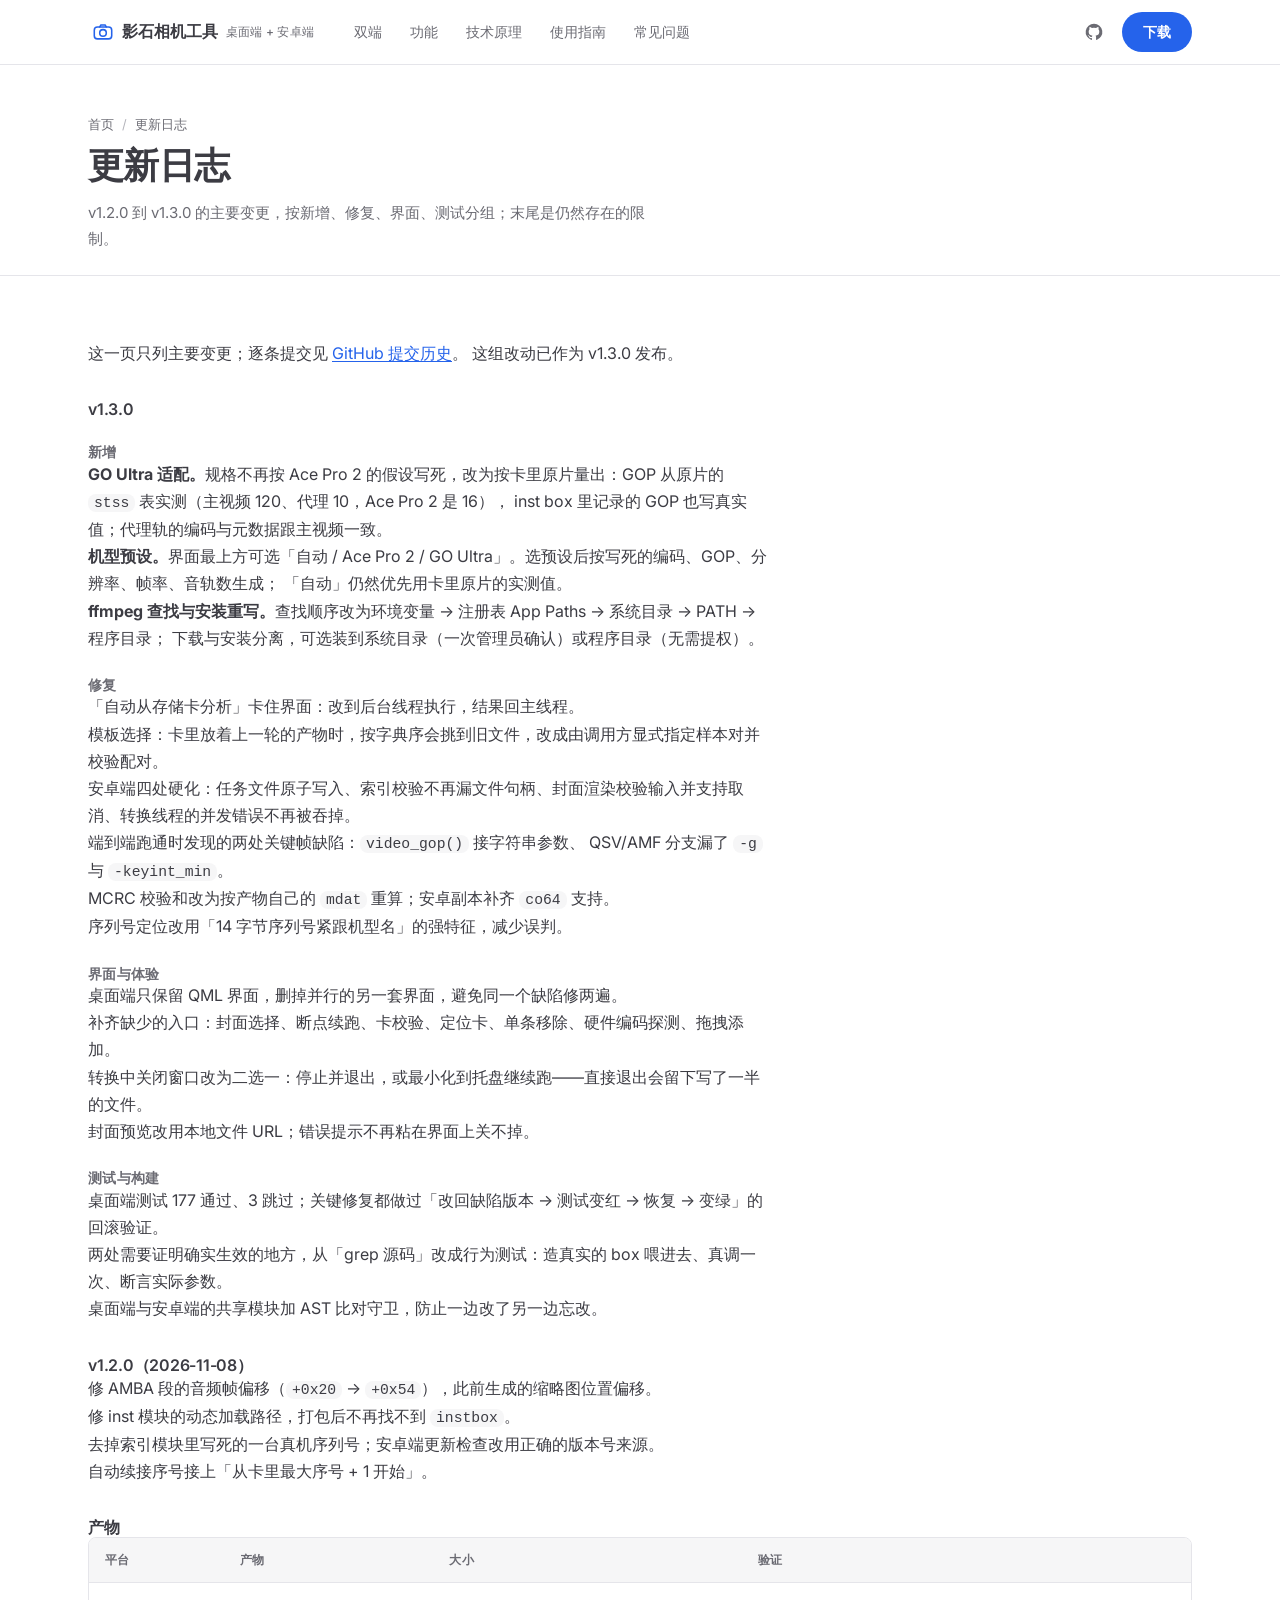
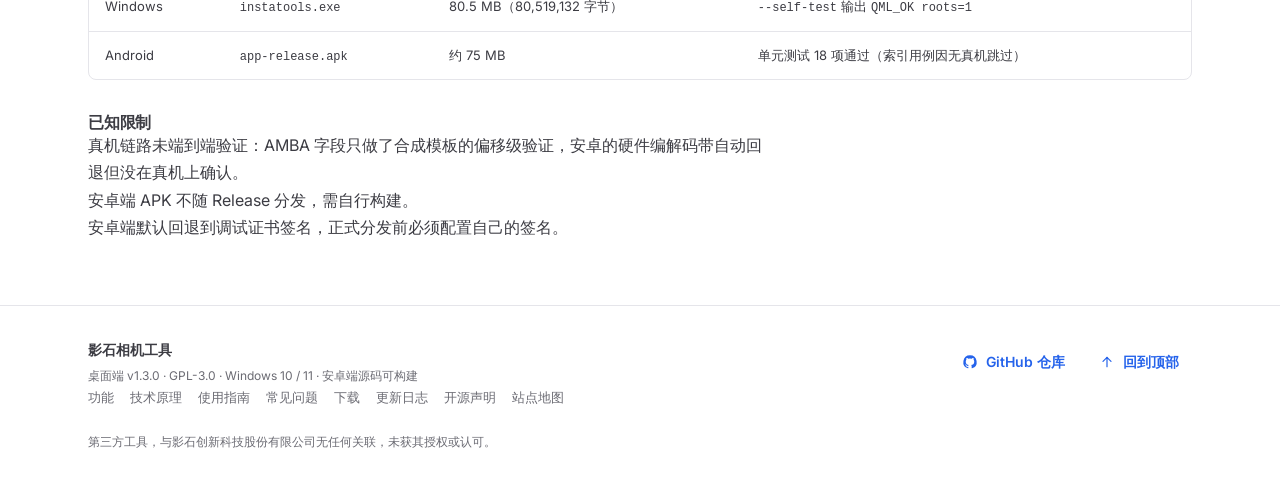
==== commit cba032fc: "chore: 版本号升至 1.3.0（桌面端/安卓端/文档/落地页）" ====
--- a/changelog/index.html
+++ b/changelog/index.html
@@ -15,7 +15,7 @@
     <meta name="msvalidate.01" content="04A099263FCA8257EDD252806D30A4AA" />
     <meta name="robots" content="index, follow, max-image-preview:large" />
     <title>更新日志：GO Ultra 适配、机型预设、ffmpeg 重写 | 影石相机工具</title>
-    <meta name="description" content="影石相机工具自 v1.2.0 以来的主要变更：GO Ultra 适配、机型预设、ffmpeg 查找与安装重写、桌面端界面合并、安卓端硬化与测试建设。" />
+    <meta name="description" content="影石相机工具 v1.3.0 的主要变更：GO Ultra 适配、机型预设、ffmpeg 查找与安装重写、桌面端界面合并、安卓端硬化与测试建设。" />
     <meta name="color-scheme" content="light" />
     <meta name="theme-color" content="#FFFFFF" />
     <link rel="icon" href="../assets/favicon.svg" type="image/svg+xml" />
@@ -26,7 +26,7 @@
     <meta property="og:site_name" content="影石相机工具" />
     <meta property="og:locale" content="zh_CN" />
     <meta property="og:title" content="更新日志 · 影石相机工具" />
-    <meta property="og:description" content="自 v1.2.0 以来的主要变更与已知限制。" />
+    <meta property="og:description" content="v1.3.0 的主要变更与已知限制。" />
     <meta property="og:url" content="https://duofreedom.github.io/Insta-camera-tools/changelog/" />
     <meta property="og:image" content="https://duofreedom.github.io/Insta-camera-tools/assets/og-cover.png" />
     <meta property="og:image:width" content="1200" />
@@ -34,7 +34,7 @@
     <meta property="og:image:alt" content="影石相机工具 instatools：把普通视频变成影石相机能认的原生素材" />
     <meta name="twitter:card" content="summary_large_image" />
     <meta name="twitter:title" content="更新日志 · 影石相机工具" />
-    <meta name="twitter:description" content="自 v1.2.0 以来的主要变更与已知限制。" />
+    <meta name="twitter:description" content="v1.3.0 的主要变更与已知限制。" />
     <meta name="twitter:image" content="https://duofreedom.github.io/Insta-camera-tools/assets/og-cover.png" />
     <link rel="preconnect" href="https://fonts.googleapis.com" />
     <link rel="preconnect" href="https://fonts.gstatic.com" crossorigin />
@@ -68,7 +68,7 @@
             "@type": "WebPage",
             "name": "更新日志",
             "url": "https://duofreedom.github.io/Insta-camera-tools/changelog/",
-            "description": "v1.2.0 之后的主要变更",
+            "description": "v1.3.0 的主要变更",
             "inLanguage": "zh-CN",
             "isPartOf": {
               "@type": "WebSite",
@@ -167,7 +167,7 @@
           </ol>
         </nav>
         <h1 class="page-head__title" id="page-title">更新日志</h1>
-        <p class="page-head__lead">自 v1.2.0 以来的主要变更，按新增、修复、界面、测试分组；末尾是仍然存在的限制。</p>
+        <p class="page-head__lead">v1.2.0 到 v1.3.0 的主要变更，按新增、修复、界面、测试分组；末尾是仍然存在的限制。</p>
       </div>
     </div>
 
@@ -178,11 +178,11 @@
             <p>
               这一页只列主要变更；逐条提交见
               <a class="link" href="https://github.com/DUOFreedom/Insta-camera-tools/commits/main" target="_blank" rel="noopener noreferrer">GitHub 提交历史</a>。
-              版本号目前仍是 1.2.0，下面这组改动已经合并进仓库，尚未单独打 tag。
+              这组改动已作为 v1.3.0 发布。
             </p>
           </div>
 
-          <h2 class="subhead">v1.2.0 之后</h2>
+          <h2 class="subhead">v1.3.0</h2>
 
           <h3 class="subhead subhead--sm">新增</h3>
           <div class="prose">
@@ -285,7 +285,7 @@
         <div class="footer__inner">
           <div class="footer__brand">
             <p class="footer__name">影石相机工具</p>
-            <p class="footer__meta">桌面端 v1.2.0 · GPL-3.0 · Windows 10 / 11 · 安卓端源码可构建</p>
+            <p class="footer__meta">桌面端 v1.3.0 · GPL-3.0 · Windows 10 / 11 · 安卓端源码可构建</p>
           </div>
           <div class="footer__links">
             <a class="btn btn--ghost" href="https://github.com/DUOFreedom/Insta-camera-tools" target="_blank" rel="noopener noreferrer">
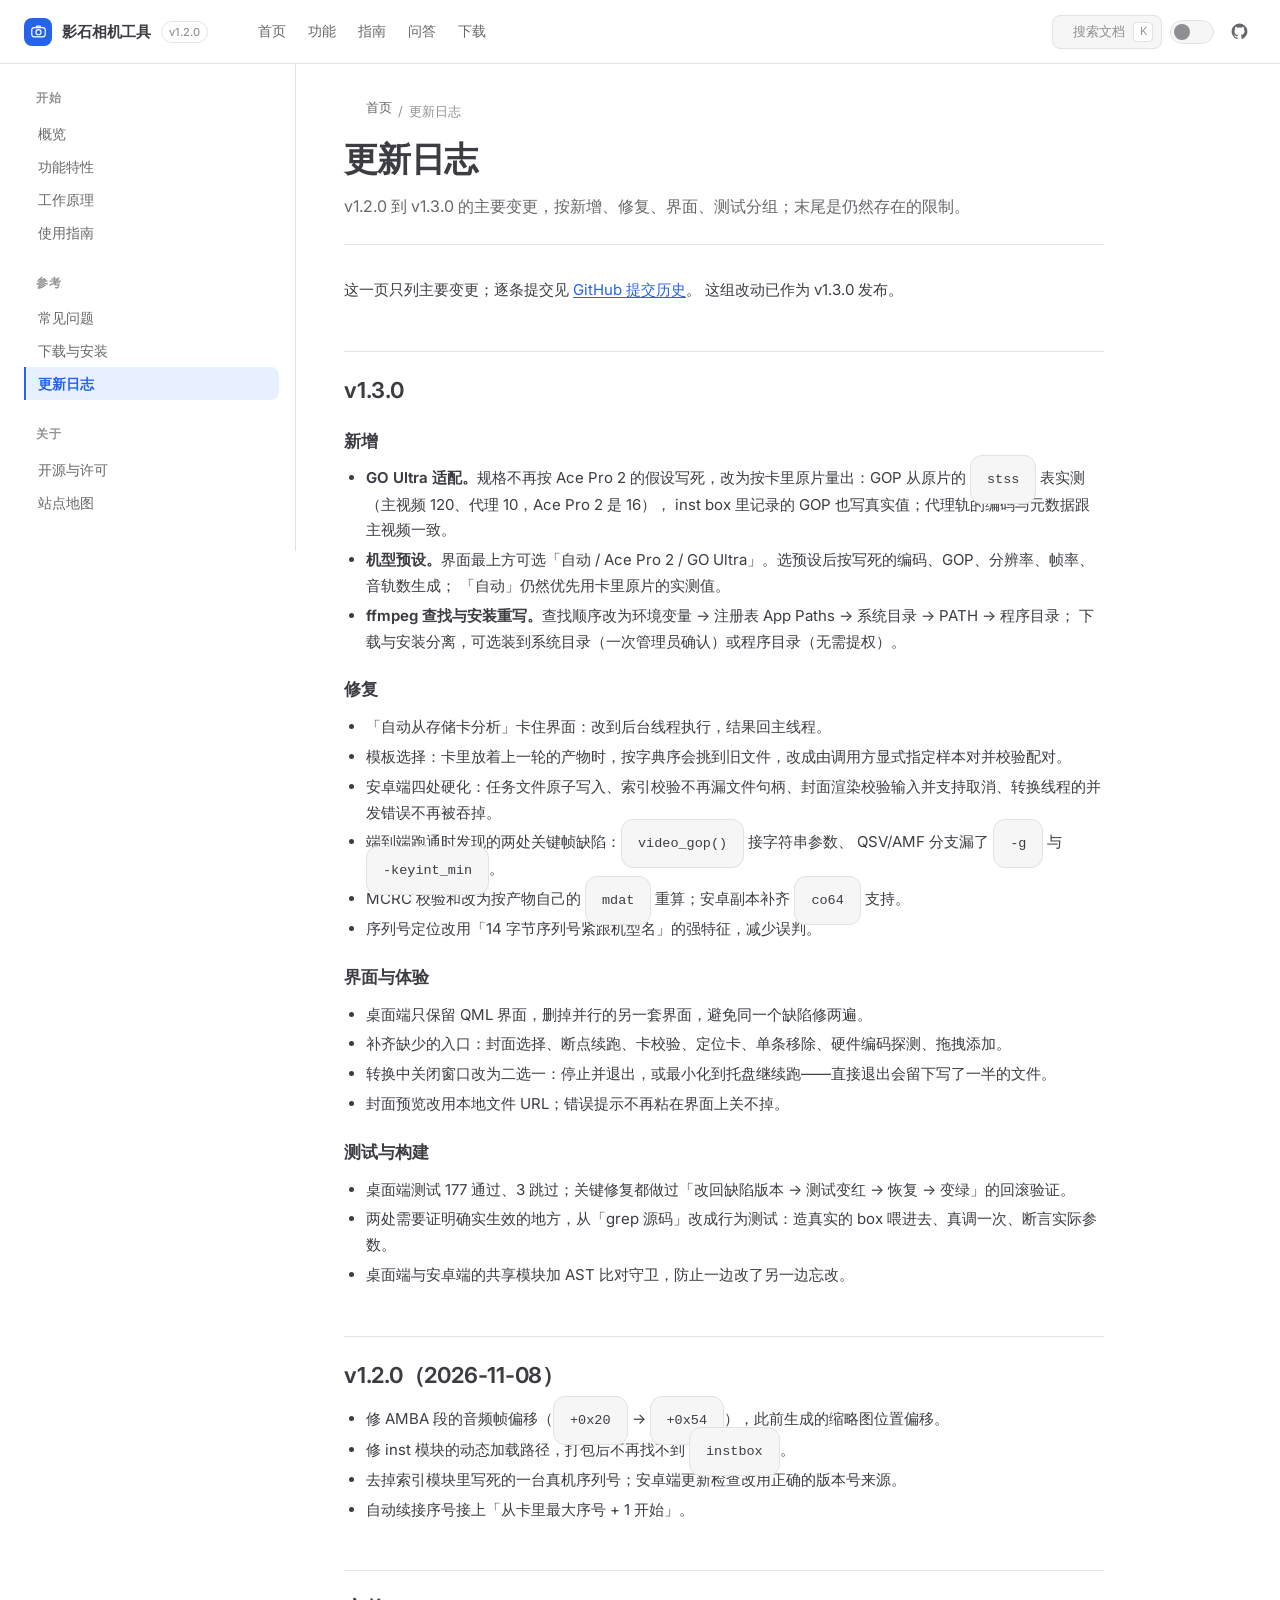
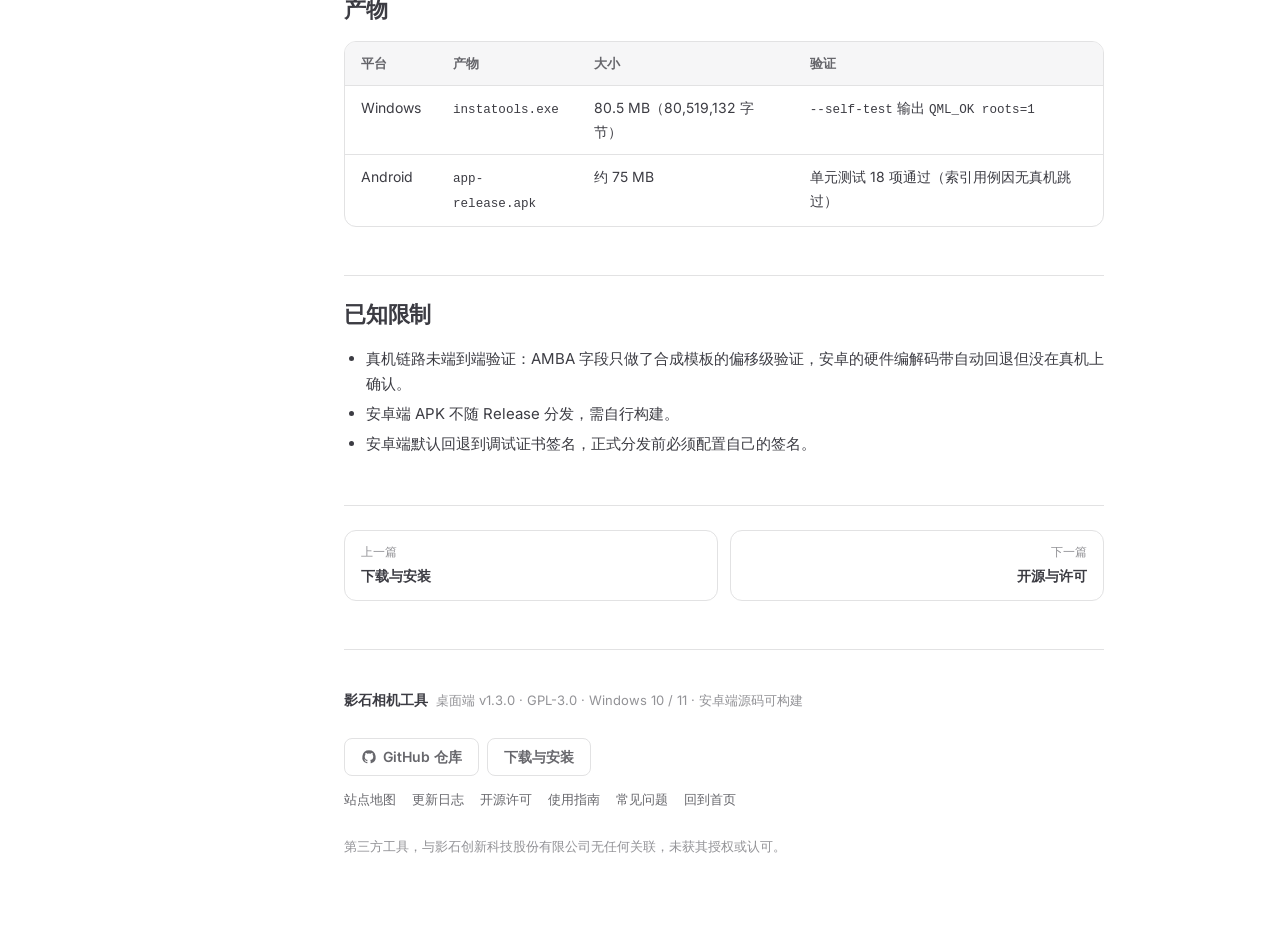
==== commit 2c086903: "refactor(site): 站点改成 VitePress 式文档结构 原站点每页只有一条长滚动正文，功能与参数挤在同一页里；左栏放不下 页面结构、也放不下阅读位置。改成文档站形态：顶部导航 + 左" ====
--- a/changelog/index.html
+++ b/changelog/index.html
@@ -18,6 +18,7 @@
     <meta name="description" content="影石相机工具 v1.3.0 的主要变更：GO Ultra 适配、机型预设、ffmpeg 查找与安装重写、桌面端界面合并、安卓端硬化与测试建设。" />
     <meta name="color-scheme" content="light" />
     <meta name="theme-color" content="#FFFFFF" />
+    <script>(function(){try{var t=localStorage.getItem("instatools-theme");if(t!=="dark"&&t!=="light"){t=(window.matchMedia&&window.matchMedia("(prefers-color-scheme: dark)").matches)?"dark":"light";}document.documentElement.setAttribute("data-theme",t);}catch(e){}})();</script>
     <link rel="icon" href="../assets/favicon.svg" type="image/svg+xml" />
     <link rel="apple-touch-icon" href="../assets/apple-touch-icon.png" />
     <link rel="canonical" href="https://duofreedom.github.io/Insta-camera-tools/changelog/" />
@@ -80,310 +81,248 @@
       }
     </script>
   </head>
-
   <body id="top">
-    <a class="sr-only skip-link" href="#main">跳到主要内容</a>
-
-    <header class="nav">
-      <div class="container nav__inner">
-        <a class="brand" href="../" aria-label="影石相机工具，回到首页">
-          <svg
-            class="brand__mark"
-            viewBox="0 0 24 24"
-            fill="none"
-            stroke="currentColor"
-            stroke-width="1.7"
-            stroke-linecap="round"
-            stroke-linejoin="round"
-            aria-hidden="true"
-            focusable="false"
-          >
-            <rect x="2.5" y="6.5" width="19" height="13" rx="3.5" />
-            <path d="M8.5 6.5l1.2-2.2h4.6l1.2 2.2" />
-            <circle cx="12" cy="13" r="3.6" />
-          </svg>
-          <span>影石相机工具</span>
-          <span class="brand__sub">桌面端 + 安卓端</span>
-        </a>
-
-        <nav class="nav__links" aria-label="主导航">
-          <a class="nav__link" href="../">双端</a>
-          <a class="nav__link" href="../features/">功能</a>
-          <a class="nav__link" href="../how-it-works/">技术原理</a>
-          <a class="nav__link" href="../guide/">使用指南</a>
-          <a class="nav__link" href="../faq/">常见问题</a>
-        </nav>
-
-        <div class="nav__actions">
-          <a
-            class="icon-btn nav__gh"
-            href="https://github.com/DUOFreedom/Insta-camera-tools"
-            target="_blank"
-            rel="noopener noreferrer"
-            aria-label="GitHub 仓库（在新标签页打开）"
-          >
-            <svg class="icon-btn__icon" viewBox="0 0 24 24" fill="currentColor" aria-hidden="true" focusable="false">
-              <path d="M12 2a10 10 0 0 0-3.16 19.49c.5.09.68-.22.68-.48l-.01-1.7c-2.78.6-3.37-1.34-3.37-1.34-.45-1.16-1.11-1.47-1.11-1.47-.91-.62.07-.61.07-.61 1 .07 1.53 1.03 1.53 1.03.89 1.53 2.34 1.09 2.91.83.09-.65.35-1.09.63-1.34-2.22-.25-4.56-1.11-4.56-4.95 0-1.09.39-1.98 1.03-2.68-.1-.25-.45-1.27.1-2.65 0 0 .84-.27 2.75 1.02a9.5 9.5 0 0 1 5 0c1.91-1.29 2.75-1.02 2.75-1.02.55 1.38.2 2.4.1 2.65.64.7 1.03 1.59 1.03 2.68 0 3.85-2.35 4.7-4.57 4.94.36.31.68.92.68 1.86l-.01 2.75c0 .27.18.58.69.48A10 10 0 0 0 12 2z" />
-            </svg>
-          </a>
-          <a class="btn btn--filled" href="../download/">下载</a>
-          <button
-            class="icon-btn"
-            id="menu-btn"
-            type="button"
-            aria-expanded="false"
-            aria-controls="mobile-nav"
-            aria-label="打开导航菜单"
-          >
-            <svg class="icon-btn__icon" viewBox="0 0 24 24" fill="none" stroke="currentColor" stroke-width="1.8" stroke-linecap="round" aria-hidden="true" focusable="false">
-              <path d="M4 7h16M4 12h16M4 17h16" />
-            </svg>
-          </button>
+  <a class="skip-link" href="#main">跳到正文</a>
+  <header class="vp-nav">
+    <div class="vp-nav__inner">
+      <a class="vp-nav__brand" href="../" aria-label="影石相机工具，回到首页">
+        <span class="vp-nav__mark"><svg viewBox="0 0 24 24" fill="none" stroke="currentColor" stroke-width="1.7" stroke-linecap="round" stroke-linejoin="round" aria-hidden="true" focusable="false"><rect x="2.5" y="6.5" width="19" height="13" rx="3.5" /><path d="M8.5 6.5l1.2-2.2h4.6l1.2 2.2" /><circle cx="12" cy="13" r="3.6" /></svg></span>
+        <span class="vp-nav__title">影石相机工具</span>
+        <span class="vp-nav__badge">v1.2.0</span>
+      </a>
+      <nav class="vp-nav__menus" aria-label="主导航">
+      <a class="vp-menu__link" href="../">首页</a>
+      <a class="vp-menu__link" href="../features/">功能</a>
+      <a class="vp-menu__link" href="../guide/">指南</a>
+      <a class="vp-menu__link" href="../faq/">问答</a>
+      <a class="vp-menu__link" href="../download/">下载</a>
+      </nav>
+      <div class="vp-nav__actions">
+        <button class="vp-search" type="button" aria-label="搜索文档">
+          <svg viewBox="0 0 24 24" fill="none" stroke="currentColor" stroke-width="1.8" stroke-linecap="round" aria-hidden="true" focusable="false"><circle cx="11" cy="11" r="6.5" /><path d="M16 16l4.5 4.5" /></svg><span class="vp-search__label">搜索文档</span><span class="vp-search__key">K</span>
+        </button>
+        <button class="vp-appearance" type="button" role="switch" aria-checked="false" aria-label="深色模式">
+          <span class="vp-appearance__track"><span class="vp-appearance__thumb"></span></span>
+        </button>
+        <a class="vp-social" href="https://github.com/DUOFreedom/Insta-camera-tools" target="_blank" rel="noopener noreferrer" aria-label="GitHub 仓库（新标签页打开）"><svg viewBox="0 0 24 24" fill="currentColor" aria-hidden="true" focusable="false"><path d="M12 2a10 10 0 0 0-3.16 19.49c.5.09.68-.22.68-.48l-.01-1.7c-2.78.6-3.37-1.34-3.37-1.34-.45-1.16-1.11-1.47-1.11-1.47-.91-.62.07-.61.07-.61 1 .07 1.53 1.03 1.53 1.03.89 1.53 2.34 1.09 2.91.83.09-.65.35-1.09.63-1.34-2.22-.25-4.56-1.11-4.56-4.95 0-1.09.39-1.98 1.03-2.68-.1-.25-.45-1.27.1-2.65 0 0 .84-.27 2.75 1.02a9.5 9.5 0 0 1 5 0c1.91-1.29 2.75-1.02 2.75-1.02.55 1.38.2 2.4.1 2.65.64.7 1.03 1.59 1.03 2.68 0 3.85-2.35 4.7-4.57 4.94.36.31.68.92.68 1.86l-.01 2.75c0 .27.18.58.69.48A10 10 0 0 0 12 2z" /></svg></a>
+        <button class="vp-hamburger" type="button" aria-expanded="false" aria-controls="vp-drawer" aria-label="打开导航菜单">
+          <span></span><span></span><span></span>
+        </button>
+      </div>
+    </div>
+  </header>
+  <div class="vp-layout">
+  <aside class="vp-sidebar" aria-label="文档目录">
+    <div class="vp-sidebar__group">
+      <p class="vp-sidebar__title">开始</p>
+      <ul class="vp-sidebar__list">
+        <li><a class="vp-sidebar__link" href="../">概览</a></li>
+        <li><a class="vp-sidebar__link" href="../features/">功能特性</a></li>
+        <li><a class="vp-sidebar__link" href="../how-it-works/">工作原理</a></li>
+        <li><a class="vp-sidebar__link" href="../guide/">使用指南</a></li>
+      </ul>
+    </div>
+    <div class="vp-sidebar__group">
+      <p class="vp-sidebar__title">参考</p>
+      <ul class="vp-sidebar__list">
+        <li><a class="vp-sidebar__link" href="../faq/">常见问题</a></li>
+        <li><a class="vp-sidebar__link" href="../download/">下载与安装</a></li>
+        <li><a class="vp-sidebar__link" href="../changelog/" aria-current="page">更新日志</a></li>
+      </ul>
+    </div>
+    <div class="vp-sidebar__group">
+      <p class="vp-sidebar__title">关于</p>
+      <ul class="vp-sidebar__list">
+        <li><a class="vp-sidebar__link" href="../licenses/">开源与许可</a></li>
+        <li><a class="vp-sidebar__link" href="../sitemap/">站点地图</a></li>
+      </ul>
+    </div>
+  </aside>
+  <div class="vp-content">
+    <main id="main" class="vp-doc">
+      <div class="page-head">
+            <div class="container">
+              <nav class="crumbs" aria-label="面包屑导航">
+                <ol class="crumbs__list">
+                  <li class="crumbs__item"><a class="crumbs__link" href="../">首页</a></li>
+                  <li class="crumbs__item" aria-current="page">更新日志</li>
+                </ol>
+              </nav>
+              <h1 class="page-head__title" id="page-title">更新日志</h1>
+              <p class="page-head__lead">v1.2.0 到 v1.3.0 的主要变更，按新增、修复、界面、测试分组；末尾是仍然存在的限制。</p>
+            </div>
+          </div>
+
+
+            <section class="section" id="notes">
+              <div class="container">
+                <div class="prose">
+                  <p>
+                    这一页只列主要变更；逐条提交见
+                    <a class="link" href="https://github.com/DUOFreedom/Insta-camera-tools/commits/main" target="_blank" rel="noopener noreferrer">GitHub 提交历史</a>。
+                    这组改动已作为 v1.3.0 发布。
+                  </p>
+                </div>
+
+                <h2 class="subhead" id="v130">v1.3.0</h2>
+
+                <h3 class="subhead subhead--sm" id="新增">新增</h3>
+                <div class="prose">
+                  <ul>
+                    <li><strong>GO Ultra 适配。</strong>规格不再按 Ace Pro 2 的假设写死，改为按卡里原片量出：GOP 从原片的
+                      <code class="code code--inline">stss</code> 表实测（主视频 120、代理 10，Ace Pro 2 是 16），
+                      inst box 里记录的 GOP 也写真实值；代理轨的编码与元数据跟主视频一致。</li>
+                    <li><strong>机型预设。</strong>界面最上方可选「自动 / Ace Pro 2 / GO Ultra」。选预设后按写死的编码、GOP、分辨率、帧率、音轨数生成；
+                      「自动」仍然优先用卡里原片的实测值。</li>
+                    <li><strong>ffmpeg 查找与安装重写。</strong>查找顺序改为环境变量 → 注册表 App Paths → 系统目录 → PATH → 程序目录；
+                      下载与安装分离，可选装到系统目录（一次管理员确认）或程序目录（无需提权）。</li>
+                  </ul>
+                </div>
+
+                <h3 class="subhead subhead--sm" id="修复">修复</h3>
+                <div class="prose">
+                  <ul>
+                    <li>「自动从存储卡分析」卡住界面：改到后台线程执行，结果回主线程。</li>
+                    <li>模板选择：卡里放着上一轮的产物时，按字典序会挑到旧文件，改成由调用方显式指定样本对并校验配对。</li>
+                    <li>安卓端四处硬化：任务文件原子写入、索引校验不再漏文件句柄、封面渲染校验输入并支持取消、转换线程的并发错误不再被吞掉。</li>
+                    <li>端到端跑通时发现的两处关键帧缺陷：<code class="code code--inline">video_gop()</code> 接字符串参数、
+                      QSV/AMF 分支漏了 <code class="code code--inline">-g</code> 与 <code class="code code--inline">-keyint_min</code>。</li>
+                    <li>MCRC 校验和改为按产物自己的 <code class="code code--inline">mdat</code> 重算；安卓副本补齐 <code class="code code--inline">co64</code> 支持。</li>
+                    <li>序列号定位改用「14 字节序列号紧跟机型名」的强特征，减少误判。</li>
+                  </ul>
+                </div>
+
+                <h3 class="subhead subhead--sm" id="界面与体验">界面与体验</h3>
+                <div class="prose">
+                  <ul>
+                    <li>桌面端只保留 QML 界面，删掉并行的另一套界面，避免同一个缺陷修两遍。</li>
+                    <li>补齐缺少的入口：封面选择、断点续跑、卡校验、定位卡、单条移除、硬件编码探测、拖拽添加。</li>
+                    <li>转换中关闭窗口改为二选一：停止并退出，或最小化到托盘继续跑——直接退出会留下写了一半的文件。</li>
+                    <li>封面预览改用本地文件 URL；错误提示不再粘在界面上关不掉。</li>
+                  </ul>
+                </div>
+
+                <h3 class="subhead subhead--sm" id="测试与构建">测试与构建</h3>
+                <div class="prose">
+                  <ul>
+                    <li>桌面端测试 177 通过、3 跳过；关键修复都做过「改回缺陷版本 → 测试变红 → 恢复 → 变绿」的回滚验证。</li>
+                    <li>两处需要证明确实生效的地方，从「grep 源码」改成行为测试：造真实的 box 喂进去、真调一次、断言实际参数。</li>
+                    <li>桌面端与安卓端的共享模块加 AST 比对守卫，防止一边改了另一边忘改。</li>
+                  </ul>
+                </div>
+
+                <h2 class="subhead" id="v1202026-11-08">v1.2.0（2026-11-08）</h2>
+                <div class="prose">
+                  <ul>
+                    <li>修 AMBA 段的音频帧偏移（<code class="code code--inline">+0x20</code> → <code class="code code--inline">+0x54</code>），此前生成的缩略图位置偏移。</li>
+                    <li>修 inst 模块的动态加载路径，打包后不再找不到 <code class="code code--inline">instbox</code>。</li>
+                    <li>去掉索引模块里写死的一台真机序列号；安卓端更新检查改用正确的版本号来源。</li>
+                    <li>自动续接序号接上「从卡里最大序号 + 1 开始」。</li>
+                  </ul>
+                </div>
+
+                <h2 class="subhead" id="产物">产物</h2>
+                <div class="table-wrap">
+                  <table class="table">
+                    <caption class="sr-only">两个平台的构建产物与验证方式</caption>
+                    <thead>
+                      <tr>
+                        <th scope="col">平台</th>
+                        <th scope="col">产物</th>
+                        <th scope="col">大小</th>
+                        <th scope="col">验证</th>
+                      </tr>
+                    </thead>
+                    <tbody>
+                      <tr>
+                        <td>Windows</td>
+                        <td><code>instatools.exe</code></td>
+                        <td>80.5 MB（80,519,132 字节）</td>
+                        <td><code>--self-test</code> 输出 <code>QML_OK roots=1</code></td>
+                      </tr>
+                      <tr>
+                        <td>Android</td>
+                        <td><code>app-release.apk</code></td>
+                        <td>约 75 MB</td>
+                        <td>单元测试 18 项通过（索引用例因无真机跳过）</td>
+                      </tr>
+                    </tbody>
+                  </table>
+                </div>
+
+                <h2 class="subhead" id="已知限制">已知限制</h2>
+                <div class="prose">
+                  <ul>
+                    <li>真机链路未端到端验证：AMBA 字段只做了合成模板的偏移级验证，安卓的硬件编解码带自动回退但没在真机上确认。</li>
+                    <li>安卓端 APK 不随 Release 分发，需自行构建。</li>
+                    <li>安卓端默认回退到调试证书签名，正式分发前必须配置自己的签名。</li>
+                  </ul>
+                </div>
+              </div>
+            </section>
+    </main>
+    <nav class="vp-pager" aria-label="上下页导航">
+      <a class="vp-pager__link" href="../download/">
+        <span class="vp-pager__label">上一篇</span>
+        <span class="vp-pager__title">下载与安装</span>
+      </a>
+      <a class="vp-pager__link vp-pager__link--next" href="../licenses/">
+        <span class="vp-pager__label">下一篇</span>
+        <span class="vp-pager__title">开源与许可</span>
+      </a>
+    </nav>
+    <footer class="vp-footer">
+      <div class="footer__inner">
+        <div class="footer__brand">
+          <p class="footer__name">影石相机工具</p>
+          <p class="footer__meta">桌面端 v1.3.0 · GPL-3.0 · Windows 10 / 11 · 安卓端源码可构建</p>
         </div>
-      </div>
-
-      <div class="mobile-nav" id="mobile-nav" hidden>
-        <nav aria-label="移动端导航">
-          <ul class="mobile-nav__list">
-            <li><a class="mobile-nav__link" href="../">双端</a></li>
-            <li><a class="mobile-nav__link" href="../features/">功能</a></li>
-            <li><a class="mobile-nav__link" href="../how-it-works/">技术原理</a></li>
-            <li><a class="mobile-nav__link" href="../guide/">使用指南</a></li>
-            <li><a class="mobile-nav__link" href="../faq/">常见问题</a></li>
-            <li><a class="mobile-nav__link" href="../download/">下载</a></li>
-            <li><a class="mobile-nav__link" href="../changelog/">更新日志</a></li>
-            <li><a class="mobile-nav__link" href="../licenses/">开源声明</a></li>
-          </ul>
-        </nav>
-      </div>
-    </header>
-
-    <div class="page-head">
-      <div class="container">
-        <nav class="crumbs" aria-label="面包屑导航">
-          <ol class="crumbs__list">
-            <li class="crumbs__item"><a class="crumbs__link" href="../">首页</a></li>
-            <li class="crumbs__item" aria-current="page">更新日志</li>
-          </ol>
-        </nav>
-        <h1 class="page-head__title" id="page-title">更新日志</h1>
-        <p class="page-head__lead">v1.2.0 到 v1.3.0 的主要变更，按新增、修复、界面、测试分组；末尾是仍然存在的限制。</p>
-      </div>
-    </div>
-
-    <main id="main">
-      <section class="section" id="notes">
-        <div class="container">
-          <div class="prose">
-            <p>
-              这一页只列主要变更；逐条提交见
-              <a class="link" href="https://github.com/DUOFreedom/Insta-camera-tools/commits/main" target="_blank" rel="noopener noreferrer">GitHub 提交历史</a>。
-              这组改动已作为 v1.3.0 发布。
-            </p>
-          </div>
-
-          <h2 class="subhead">v1.3.0</h2>
-
-          <h3 class="subhead subhead--sm">新增</h3>
-          <div class="prose">
-            <ul>
-              <li><strong>GO Ultra 适配。</strong>规格不再按 Ace Pro 2 的假设写死，改为按卡里原片量出：GOP 从原片的
-                <code class="code code--inline">stss</code> 表实测（主视频 120、代理 10，Ace Pro 2 是 16），
-                inst box 里记录的 GOP 也写真实值；代理轨的编码与元数据跟主视频一致。</li>
-              <li><strong>机型预设。</strong>界面最上方可选「自动 / Ace Pro 2 / GO Ultra」。选预设后按写死的编码、GOP、分辨率、帧率、音轨数生成；
-                「自动」仍然优先用卡里原片的实测值。</li>
-              <li><strong>ffmpeg 查找与安装重写。</strong>查找顺序改为环境变量 → 注册表 App Paths → 系统目录 → PATH → 程序目录；
-                下载与安装分离，可选装到系统目录（一次管理员确认）或程序目录（无需提权）。</li>
-            </ul>
-          </div>
-
-          <h3 class="subhead subhead--sm">修复</h3>
-          <div class="prose">
-            <ul>
-              <li>「自动从存储卡分析」卡住界面：改到后台线程执行，结果回主线程。</li>
-              <li>模板选择：卡里放着上一轮的产物时，按字典序会挑到旧文件，改成由调用方显式指定样本对并校验配对。</li>
-              <li>安卓端四处硬化：任务文件原子写入、索引校验不再漏文件句柄、封面渲染校验输入并支持取消、转换线程的并发错误不再被吞掉。</li>
-              <li>端到端跑通时发现的两处关键帧缺陷：<code class="code code--inline">video_gop()</code> 接字符串参数、
-                QSV/AMF 分支漏了 <code class="code code--inline">-g</code> 与 <code class="code code--inline">-keyint_min</code>。</li>
-              <li>MCRC 校验和改为按产物自己的 <code class="code code--inline">mdat</code> 重算；安卓副本补齐 <code class="code code--inline">co64</code> 支持。</li>
-              <li>序列号定位改用「14 字节序列号紧跟机型名」的强特征，减少误判。</li>
-            </ul>
-          </div>
-
-          <h3 class="subhead subhead--sm">界面与体验</h3>
-          <div class="prose">
-            <ul>
-              <li>桌面端只保留 QML 界面，删掉并行的另一套界面，避免同一个缺陷修两遍。</li>
-              <li>补齐缺少的入口：封面选择、断点续跑、卡校验、定位卡、单条移除、硬件编码探测、拖拽添加。</li>
-              <li>转换中关闭窗口改为二选一：停止并退出，或最小化到托盘继续跑——直接退出会留下写了一半的文件。</li>
-              <li>封面预览改用本地文件 URL；错误提示不再粘在界面上关不掉。</li>
-            </ul>
-          </div>
-
-          <h3 class="subhead subhead--sm">测试与构建</h3>
-          <div class="prose">
-            <ul>
-              <li>桌面端测试 177 通过、3 跳过；关键修复都做过「改回缺陷版本 → 测试变红 → 恢复 → 变绿」的回滚验证。</li>
-              <li>两处需要证明确实生效的地方，从「grep 源码」改成行为测试：造真实的 box 喂进去、真调一次、断言实际参数。</li>
-              <li>桌面端与安卓端的共享模块加 AST 比对守卫，防止一边改了另一边忘改。</li>
-            </ul>
-          </div>
-
-          <h2 class="subhead">v1.2.0（2026-11-08）</h2>
-          <div class="prose">
-            <ul>
-              <li>修 AMBA 段的音频帧偏移（<code class="code code--inline">+0x20</code> → <code class="code code--inline">+0x54</code>），此前生成的缩略图位置偏移。</li>
-              <li>修 inst 模块的动态加载路径，打包后不再找不到 <code class="code code--inline">instbox</code>。</li>
-              <li>去掉索引模块里写死的一台真机序列号；安卓端更新检查改用正确的版本号来源。</li>
-              <li>自动续接序号接上「从卡里最大序号 + 1 开始」。</li>
-            </ul>
-          </div>
-
-          <h2 class="subhead">产物</h2>
-          <div class="table-wrap">
-            <table class="table">
-              <caption class="sr-only">两个平台的构建产物与验证方式</caption>
-              <thead>
-                <tr>
-                  <th scope="col">平台</th>
-                  <th scope="col">产物</th>
-                  <th scope="col">大小</th>
-                  <th scope="col">验证</th>
-                </tr>
-              </thead>
-              <tbody>
-                <tr>
-                  <td>Windows</td>
-                  <td><code>instatools.exe</code></td>
-                  <td>80.5 MB（80,519,132 字节）</td>
-                  <td><code>--self-test</code> 输出 <code>QML_OK roots=1</code></td>
-                </tr>
-                <tr>
-                  <td>Android</td>
-                  <td><code>app-release.apk</code></td>
-                  <td>约 75 MB</td>
-                  <td>单元测试 18 项通过（索引用例因无真机跳过）</td>
-                </tr>
-              </tbody>
-            </table>
-          </div>
-
-          <h2 class="subhead">已知限制</h2>
-          <div class="prose">
-            <ul>
-              <li>真机链路未端到端验证：AMBA 字段只做了合成模板的偏移级验证，安卓的硬件编解码带自动回退但没在真机上确认。</li>
-              <li>安卓端 APK 不随 Release 分发，需自行构建。</li>
-              <li>安卓端默认回退到调试证书签名，正式分发前必须配置自己的签名。</li>
-            </ul>
-          </div>
-        </div>
-      </section>
-    </main>
-
-    <footer class="footer" aria-label="页脚">
-      <div class="container">
-        <div class="footer__inner">
-          <div class="footer__brand">
-            <p class="footer__name">影石相机工具</p>
-            <p class="footer__meta">桌面端 v1.3.0 · GPL-3.0 · Windows 10 / 11 · 安卓端源码可构建</p>
-          </div>
-          <div class="footer__links">
-            <a class="btn btn--ghost" href="https://github.com/DUOFreedom/Insta-camera-tools" target="_blank" rel="noopener noreferrer">
-              <svg class="btn__icon" viewBox="0 0 24 24" fill="currentColor" aria-hidden="true" focusable="false">
-                <path d="M12 2a10 10 0 0 0-3.16 19.49c.5.09.68-.22.68-.48l-.01-1.7c-2.78.6-3.37-1.34-3.37-1.34-.45-1.16-1.11-1.47-1.11-1.47-.91-.62.07-.61.07-.61 1 .07 1.53 1.03 1.53 1.03.89 1.53 2.34 1.09 2.91.83.09-.65.35-1.09.63-1.34-2.22-.25-4.56-1.11-4.56-4.95 0-1.09.39-1.98 1.03-2.68-.1-.25-.45-1.27.1-2.65 0 0 .84-.27 2.75 1.02a9.5 9.5 0 0 1 5 0c1.91-1.29 2.75-1.02 2.75-1.02.55 1.38.2 2.4.1 2.65.64.7 1.03 1.59 1.03 2.68 0 3.85-2.35 4.7-4.57 4.94.36.31.68.92.68 1.86l-.01 2.75c0 .27.18.58.69.48A10 10 0 0 0 12 2z" />
-              </svg>
-              GitHub 仓库
-            </a>
-            <a class="btn btn--ghost" href="../">
-              <svg class="btn__icon" viewBox="0 0 24 24" fill="none" stroke="currentColor" stroke-width="1.8" stroke-linecap="round" stroke-linejoin="round" aria-hidden="true" focusable="false">
-                <path d="M12 19V5" /><path d="M6 11l6-6 6 6" />
-              </svg>
-              回到顶部
-            </a>
-          </div>
+        <div class="footer__links">
+          <a class="btn btn--ghost" href="https://github.com/DUOFreedom/Insta-camera-tools" target="_blank" rel="noopener noreferrer"><svg class="btn__icon" viewBox="0 0 24 24" fill="currentColor" aria-hidden="true" focusable="false"><path d="M12 2a10 10 0 0 0-3.16 19.49c.5.09.68-.22.68-.48l-.01-1.7c-2.78.6-3.37-1.34-3.37-1.34-.45-1.16-1.11-1.47-1.11-1.47-.91-.62.07-.61.07-.61 1 .07 1.53 1.03 1.53 1.03.89 1.53 2.34 1.09 2.91.83.09-.65.35-1.09.63-1.34-2.22-.25-4.56-1.11-4.56-4.95 0-1.09.39-1.98 1.03-2.68-.1-.25-.45-1.27.1-2.65 0 0 .84-.27 2.75 1.02a9.5 9.5 0 0 1 5 0c1.91-1.29 2.75-1.02 2.75-1.02.55 1.38.2 2.4.1 2.65.64.7 1.03 1.59 1.03 2.68 0 3.85-2.35 4.7-4.57 4.94.36.31.68.92.68 1.86l-.01 2.75c0 .27.18.58.69.48A10 10 0 0 0 12 2z" /></svg>GitHub 仓库</a>
+          <a class="btn btn--ghost" href="../download/">下载与安装</a>
         </div>
         <nav class="footer__nav" aria-label="页脚导航">
-          <a class="footer__link" href="../features/">功能</a>
-          <a class="footer__link" href="../how-it-works/">技术原理</a>
+          <a class="footer__link" href="../sitemap/">站点地图</a>
+          <a class="footer__link" href="../changelog/">更新日志</a>
+          <a class="footer__link" href="../licenses/">开源许可</a>
           <a class="footer__link" href="../guide/">使用指南</a>
           <a class="footer__link" href="../faq/">常见问题</a>
-          <a class="footer__link" href="../download/">下载</a>
-          <a class="footer__link" href="../changelog/">更新日志</a>
-          <a class="footer__link" href="../licenses/">开源声明</a>
-          <a class="footer__link" href="../sitemap/">站点地图</a>
+          <a class="footer__link" href="../">回到首页</a>
         </nav>
         <p class="footer__note">第三方工具，与影石创新科技股份有限公司无任何关联，未获其授权或认可。</p>
       </div>
     </footer>
-
-    <script>
-      (function () {
-        "use strict";
-
-        var menuBtn = document.getElementById("menu-btn");
-        var menuPanel = document.getElementById("mobile-nav");
-
-        function setMenu(open) {
-          menuBtn.setAttribute("aria-expanded", String(open));
-          menuBtn.setAttribute("aria-label", open ? "关闭导航菜单" : "打开导航菜单");
-          if (open) menuPanel.removeAttribute("hidden");
-          else menuPanel.setAttribute("hidden", "");
-        }
-
-        menuBtn.addEventListener("click", function () {
-          setMenu(menuBtn.getAttribute("aria-expanded") !== "true");
-        });
-
-        menuPanel.addEventListener("click", function (event) {
-          if (event.target.closest("a")) setMenu(false);
-        });
-
-        document.addEventListener("keydown", function (event) {
-          if (event.key === "Escape" && menuBtn.getAttribute("aria-expanded") === "true") {
-            setMenu(false);
-            menuBtn.focus();
-          }
-        });
-
-        /* FAQ：<details> 自带状态，这里同步 aria-expanded */
-        Array.prototype.forEach.call(document.querySelectorAll(".faq__item"), function (item) {
-          var summary = item.querySelector("summary");
-          summary.setAttribute("aria-expanded", String(item.open));
-          summary.addEventListener("click", function () {
-            summary.setAttribute("aria-expanded", String(!item.open));
-          });
-          item.addEventListener("toggle", function () {
-            summary.setAttribute("aria-expanded", String(item.open));
-          });
-        });
-
-        /* 复制 SHA256：每个按钮通过 data-copy 指向自己的 <code> 元素 */
-        Array.prototype.forEach.call(document.querySelectorAll(".copy-btn[data-copy]"), function (btn) {
-          var target = document.getElementById(btn.getAttribute("data-copy"));
-          var label = document.getElementById(btn.getAttribute("data-label"));
-          if (!target) return;
-          if (!navigator.clipboard) {
-            btn.hidden = true;
-            return;
-          }
-          btn.addEventListener("click", function () {
-            navigator.clipboard.writeText(target.textContent.trim()).then(
-              function () {
-                label.textContent = "已复制";
-                window.setTimeout(function () {
-                  label.textContent = "复制";
-                }, 2000);
-              },
-              function () {
-                label.textContent = "复制失败";
-                window.setTimeout(function () {
-                  label.textContent = "复制";
-                }, 2000);
-              }
-            );
-          });
-        });
-      })();
-    </script>
-  </body>
+  </div>
+  <aside class="vp-aside" aria-label="本页目录">
+    <nav class="vp-toc">
+      <p class="vp-toc__title">本页目录</p>
+      <ul class="vp-toc__list"></ul>
+    </nav>
+  </aside>
+  </div>
+  <aside class="vp-drawer" id="vp-drawer" aria-label="导航菜单">
+      <p class="vp-sidebar__title">开始</p>
+      <a class="vp-sidebar__link" href="../">概览</a>
+      <a class="vp-sidebar__link" href="../features/">功能特性</a>
+      <a class="vp-sidebar__link" href="../how-it-works/">工作原理</a>
+      <a class="vp-sidebar__link" href="../guide/">使用指南</a>
+      <p class="vp-sidebar__title">参考</p>
+      <a class="vp-sidebar__link" href="../faq/">常见问题</a>
+      <a class="vp-sidebar__link" href="../download/">下载与安装</a>
+      <a class="vp-sidebar__link" href="../changelog/" aria-current="page">更新日志</a>
+      <p class="vp-sidebar__title">关于</p>
+      <a class="vp-sidebar__link" href="../licenses/">开源与许可</a>
+      <a class="vp-sidebar__link" href="../sitemap/">站点地图</a>
+  </aside>
+  <dialog class="vp-search-modal" aria-label="搜索文档">
+    <div class="vp-search__panel">
+      <div class="vp-search__field">
+        <svg viewBox="0 0 24 24" fill="none" stroke="currentColor" stroke-width="1.8" stroke-linecap="round" aria-hidden="true" focusable="false"><circle cx="11" cy="11" r="6.5" /><path d="M16 16l4.5 4.5" /></svg>
+        <input type="search" placeholder="搜索标题与小节名，例如 GOP、索引、ffmpeg" aria-label="搜索关键词" autocomplete="off" />
+      </div>
+      <div class="vp-search__results"></div>
+    </div>
+  </dialog>
+  <script src="../assets/app.js" data-search-index="../assets/search-index.json" defer></script>
+</body>
 </html>
--- a/style.css
+++ b/style.css
@@ -1,77 +1,94 @@
-/* ==========================================================================
-   影石相机工具（InstaAceImporter）· 项目介绍页
-   版式参考 Theme Plume 文档站首页：64px 细线导航 / 左文右图首屏 /
-   3×2 特性卡片网格 / 蓝白配色 / 12px 卡片圆角 / 20px 按钮圆角
-   --------------------------------------------------------------------------
-   约定：
-   1. 颜色、圆角、动效、字体全部来自第 1 节令牌；组件层不出现 hex 与 px 圆角
-   2. 深度只用背景色与 1px 描边表达，全站不使用 box-shadow
-   3. 间距只用 4 / 8 / 12 / 16 / 24 / 32 / 48 / 64
-   ========================================================================== */
-
-/* 1. 设计令牌 ============================================================ */
+/* =============================================================================
+   影石相机工具 · 文档站样式
+   版式参照 VitePress：顶部导航 + 左侧文档树 + 正文 + 右侧目录 + 上下页
+   -----------------------------------------------------------------------------
+   约定：组件层只引用令牌，不写死颜色；圆角与间距集中在第 1 节。
+   ============================================================================= */
+
+/* ---------------------------------------------------------------- 1. 令牌 */
 :root {
-  /* Brand —— 参考站为 #3B82F6，这里压暗一档到 #2563EB：
-     白字在 #3B82F6 上只有 3.68:1，不达 WCAG AA 的 4.5:1 */
-  --md-sys-color-primary: #2563EB;
-  --md-sys-color-on-primary: #FFFFFF;
-  --md-sys-color-primary-container: #EFF6FF;
-  --md-sys-color-on-primary-container: #1E40AF;
-
-  /* Neutral */
-  --md-sys-color-secondary: #475569;
-  --md-sys-color-on-secondary: #FFFFFF;
-  --md-sys-color-secondary-container: #F1F5F9;
-  --md-sys-color-on-secondary-container: #1E293B;
-
-  /* Success（用于「已移植 / 已写入」这类状态） */
-  --md-sys-color-tertiary: #0E7C4A;
-  --md-sys-color-on-tertiary: #FFFFFF;
-  --md-sys-color-tertiary-container: #E7F7EE;
-  --md-sys-color-on-tertiary-container: #0B3D26;
-
-  /* Error */
-  --md-sys-color-error: #C62828;
-  --md-sys-color-on-error: #FFFFFF;
-  --md-sys-color-error-container: #FDECEA;
-  --md-sys-color-on-error-container: #7F1D1D;
-
-  /* Background / Surface */
-  --md-sys-color-background: #FFFFFF;
-  --md-sys-color-on-background: #3C3C43;
-  --md-sys-color-surface: #FFFFFF;
-  --md-sys-color-on-surface: #3C3C43;
-  --md-sys-color-surface-variant: #F6F6F7;
-  --md-sys-color-on-surface-variant: #6B6B73;
-  --md-sys-color-outline: #B4B4BB;
-  --md-sys-color-outline-variant: #E5E5EA;
-
-  --md-sys-color-surface-container-lowest: #FFFFFF;
-  --md-sys-color-surface-container-low: #FBFBFC;
-  --md-sys-color-surface-container: #F6F6F7;
-  --md-sys-color-surface-container-high: #EFEFF2;
-  --md-sys-color-surface-container-highest: #E7E7EC;
-
-  /* Shape */
-  --md-sys-shape-corner-extra-small: 4px;
-  --md-sys-shape-corner-small: 8px;
-  --md-sys-shape-corner-medium: 12px;
-  --md-sys-shape-corner-large: 16px;
-  --md-sys-shape-corner-extra-large: 24px;
-  --md-sys-shape-corner-full: 9999px;
-  /* 参考站按钮圆角 20px */
-  --md-sys-shape-corner-button: 20px;
-
-  /* Typescale */
-  --md-sys-typescale-font-family: "Inter", "PingFang SC", "Hiragino Sans GB",
-    "Microsoft YaHei", "Noto Sans SC", system-ui, sans-serif;
-
-  /* Motion */
-  --md-sys-motion-easing-standard: cubic-bezier(0.2, 0, 0, 1);
-  --md-sys-motion-duration-short: 150ms;
-}
-
-/* 2. 基础 ================================================================ */
+  /* 版面尺寸 */
+  --vp-nav-height: 64px;
+  --vp-sidebar-width: 272px;
+  --vp-aside-width: 224px;
+  --vp-layout-max-width: 1440px;
+  --vp-doc-width: 760px;
+  --vp-doc-width-wide: 1000px;
+
+  /* 颜色 · 浅色 */
+  --vp-c-bg: #ffffff;
+  --vp-c-bg-alt: #f6f6f7;
+  --vp-c-bg-soft: #f6f6f7;
+  --vp-c-bg-elv: #ffffff;
+  --vp-c-border: #c2c2c4;
+  --vp-c-divider: #e2e2e3;
+  --vp-c-gutter: #e2e2e3;
+  --vp-c-text-1: #3c3c43;
+  --vp-c-text-2: rgba(60, 60, 67, 0.78);
+  --vp-c-text-3: rgba(60, 60, 67, 0.56);
+
+  /* 颜色 · 品牌 */
+  --vp-c-brand-1: #2563eb;
+  --vp-c-brand-2: #3b82f6;
+  --vp-c-brand-3: #1d4ed8;
+  --vp-c-brand-soft: rgba(59, 130, 246, 0.12);
+  --vp-c-brand-contrast: #ffffff;
+
+  /* 语义色 */
+  --vp-c-ok: #15803d;
+  --vp-c-ok-soft: rgba(21, 128, 61, 0.1);
+  --vp-c-warn: #b45309;
+  --vp-c-warn-soft: rgba(180, 83, 9, 0.1);
+  --vp-c-danger: #b91c1c;
+
+  /* 字体 */
+  --vp-font-sans: "Inter", -apple-system, BlinkMacSystemFont, "Segoe UI",
+    "Microsoft YaHei", "PingFang SC", "Hiragino Sans GB", sans-serif;
+  --vp-font-mono: "JetBrains Mono", "Cascadia Code", "SFMono-Regular", Consolas,
+    "Liberation Mono", monospace;
+
+  /* 圆角 */
+  --vp-radius-sm: 4px;
+  --vp-radius: 8px;
+  --vp-radius-lg: 12px;
+  --vp-radius-full: 999px;
+
+  /* 间距 */
+  --vp-gap-1: 4px;
+  --vp-gap-2: 8px;
+  --vp-gap-3: 12px;
+  --vp-gap-4: 16px;
+  --vp-gap-5: 24px;
+  --vp-gap-6: 32px;
+  --vp-gap-7: 48px;
+  --vp-gap-8: 64px;
+}
+
+html[data-theme="dark"] {
+  --vp-c-bg: #1b1b1f;
+  --vp-c-bg-alt: #161618;
+  --vp-c-bg-soft: #202127;
+  --vp-c-bg-elv: #202127;
+  --vp-c-border: #3c3f44;
+  --vp-c-divider: #2e2e32;
+  --vp-c-gutter: #000000;
+  --vp-c-text-1: rgba(255, 255, 245, 0.86);
+  --vp-c-text-2: rgba(235, 235, 245, 0.6);
+  --vp-c-text-3: rgba(235, 235, 245, 0.38);
+
+  --vp-c-brand-1: #60a5fa;
+  --vp-c-brand-2: #3b82f6;
+  --vp-c-brand-3: #93c5fd;
+  --vp-c-brand-soft: rgba(96, 165, 250, 0.16);
+
+  --vp-c-ok: #4ade80;
+  --vp-c-ok-soft: rgba(74, 222, 128, 0.14);
+  --vp-c-warn: #fbbf24;
+  --vp-c-warn-soft: rgba(251, 191, 36, 0.14);
+  --vp-c-danger: #f87171;
+}
+
+/* ---------------------------------------------------------------- 2. 基础 */
 *,
 *::before,
 *::after {
@@ -81,67 +98,44 @@
 html {
   -webkit-text-size-adjust: 100%;
   scroll-behavior: smooth;
-  scroll-padding-top: 80px;
+  scroll-padding-top: calc(var(--vp-nav-height) + 16px);
 }
 
 body {
   margin: 0;
-  background-color: var(--md-sys-color-surface);
-  color: var(--md-sys-color-on-surface);
-  font-family: var(--md-sys-typescale-font-family);
-  font-size: 16px;
-  line-height: 1.7;
+  padding-top: var(--vp-nav-height);
+  background: var(--vp-c-bg);
+  color: var(--vp-c-text-1);
+  font-family: var(--vp-font-sans);
+  font-size: 15px;
+  line-height: 1.72;
   -webkit-font-smoothing: antialiased;
   text-rendering: optimizeLegibility;
 }
 
-h1,
-h2,
-h3,
-h4,
-p,
-ul,
-ol,
-dl,
-dd,
-figure {
-  margin: 0;
-}
-
-ul,
-ol {
-  padding: 0;
-  list-style: none;
-}
-
-h1,
-h2,
-h3 {
-  line-height: 1.25;
-  font-weight: 600;
-  letter-spacing: -0.015em;
+img,
+svg {
+  max-width: 100%;
 }
 
 a {
-  color: inherit;
-}
-
-code,
-kbd,
-pre {
-  font-family: ui-monospace, "SFMono-Regular", "Cascadia Mono", Consolas,
-    "Liberation Mono", monospace;
+  color: var(--vp-c-brand-1);
+  text-decoration: none;
+  transition: color 0.15s ease;
+}
+
+a:hover {
+  color: var(--vp-c-brand-3);
+}
+
+:focus-visible {
+  outline: 2px solid var(--vp-c-brand-1);
+  outline-offset: 2px;
+  border-radius: var(--vp-radius-sm);
 }
 
 ::selection {
-  background-color: var(--md-sys-color-primary-container);
-  color: var(--md-sys-color-on-primary-container);
-}
-
-:where(a, button, summary, [tabindex]):focus-visible {
-  outline: 2px solid var(--md-sys-color-primary);
-  outline-offset: 2px;
-  border-radius: inherit;
+  background: var(--vp-c-brand-soft);
 }
 
 .sr-only {
@@ -151,1421 +145,1854 @@
   padding: 0;
   margin: -1px;
   overflow: hidden;
-  clip-path: inset(50%);
+  clip: rect(0, 0, 0, 0);
   white-space: nowrap;
   border: 0;
 }
 
-.skip-link:focus {
-  position: fixed;
-  top: 16px;
+.skip-link {
+  position: absolute;
   left: 16px;
-  z-index: 60;
-  width: auto;
-  height: auto;
-  margin: 0;
-  padding: 12px 20px;
-  overflow: visible;
-  clip-path: none;
-  border-radius: var(--md-sys-shape-corner-button);
-  background-color: var(--md-sys-color-primary);
-  color: var(--md-sys-color-on-primary);
+  top: -100px;
+  z-index: 100;
+  padding: 8px 16px;
+  border-radius: var(--vp-radius);
+  background: var(--vp-c-brand-1);
+  color: var(--vp-c-brand-contrast);
   font-size: 14px;
   font-weight: 600;
-  text-decoration: none;
-}
-
-/* 3. 布局 ================================================================ */
-.container {
+  transition: top 0.15s ease;
+}
+
+.skip-link:focus {
+  top: 12px;
+  color: var(--vp-c-brand-contrast);
+}
+
+/* ------------------------------------------------------------ 3. 顶部导航 */
+.vp-nav {
+  position: fixed;
+  inset: 0 0 auto 0;
+  z-index: 40;
+  height: var(--vp-nav-height);
+  background: color-mix(in srgb, var(--vp-c-bg) 88%, transparent);
+  backdrop-filter: saturate(160%) blur(12px);
+  border-bottom: 1px solid var(--vp-c-divider);
+}
+
+.vp-nav__inner {
+  display: flex;
+  align-items: center;
+  gap: var(--vp-gap-4);
+  max-width: var(--vp-layout-max-width);
+  height: 100%;
+  margin: 0 auto;
+  padding: 0 24px;
+}
+
+.vp-nav__brand {
+  display: flex;
+  align-items: center;
+  gap: 10px;
+  min-width: 0;
+  color: var(--vp-c-text-1);
+  font-weight: 600;
+}
+
+.vp-nav__brand:hover {
+  color: var(--vp-c-text-1);
+}
+
+.vp-nav__mark {
+  display: inline-flex;
+  align-items: center;
+  justify-content: center;
+  width: 28px;
+  height: 28px;
+  flex: 0 0 28px;
+  border-radius: var(--vp-radius);
+  background: var(--vp-c-brand-1);
+  color: var(--vp-c-brand-contrast);
+}
+
+.vp-nav__mark svg {
+  width: 17px;
+  height: 17px;
+}
+
+.vp-nav__title {
+  font-size: 15px;
+  letter-spacing: -0.01em;
+  white-space: nowrap;
+}
+
+.vp-nav__badge {
+  padding: 1px 7px;
+  border: 1px solid var(--vp-c-divider);
+  border-radius: var(--vp-radius-full);
+  color: var(--vp-c-text-3);
+  font-size: 11px;
+  font-weight: 500;
+  line-height: 18px;
+}
+
+.vp-nav__menus {
+  display: flex;
+  align-items: center;
+  gap: 2px;
+  margin-left: var(--vp-gap-5);
+}
+
+.vp-menu__link {
+  display: inline-flex;
+  align-items: center;
+  height: 32px;
+  padding: 0 10px;
+  border-radius: var(--vp-radius);
+  color: var(--vp-c-text-2);
+  font-size: 14px;
+  font-weight: 500;
+  white-space: nowrap;
+}
+
+.vp-menu__link:hover {
+  color: var(--vp-c-text-1);
+  background: var(--vp-c-bg-soft);
+}
+
+.vp-menu__link[aria-current="page"] {
+  color: var(--vp-c-brand-1);
+}
+
+.vp-nav__actions {
+  display: flex;
+  align-items: center;
+  gap: var(--vp-gap-2);
+  margin-left: auto;
+}
+
+.vp-search {
+  display: inline-flex;
+  align-items: center;
+  gap: var(--vp-gap-2);
+  flex: 0 0 auto;
+  white-space: nowrap;
+  height: 34px;
+  padding: 0 8px 0 12px;
+  border: 1px solid var(--vp-c-divider);
+  border-radius: var(--vp-radius);
+  background: var(--vp-c-bg-alt);
+  color: var(--vp-c-text-3);
+  font: inherit;
+  font-size: 13px;
+  cursor: pointer;
+  transition: border-color 0.15s ease, color 0.15s ease;
+}
+
+.vp-search:hover {
+  border-color: var(--vp-c-brand-2);
+  color: var(--vp-c-text-2);
+}
+
+.vp-search__key {
+  display: inline-flex;
+  align-items: center;
+  justify-content: center;
+  min-width: 20px;
+  height: 20px;
+  padding: 0 4px;
+  border: 1px solid var(--vp-c-divider);
+  border-radius: var(--vp-radius-sm);
+  background: var(--vp-c-bg);
+  font-size: 11px;
+  line-height: 1;
+}
+
+.vp-appearance {
+  display: inline-flex;
+  align-items: center;
+  width: 44px;
+  height: 24px;
+  padding: 0;
+  border: 1px solid var(--vp-c-divider);
+  border-radius: var(--vp-radius-full);
+  background: var(--vp-c-bg-alt);
+  cursor: pointer;
+  transition: background 0.2s ease, border-color 0.2s ease;
+}
+
+.vp-appearance__track {
+  position: relative;
+  display: block;
   width: 100%;
-  max-width: 1168px;
-  margin-inline: auto;
-  padding-inline: 16px;
-}
-
-@media (min-width: 768px) {
-  .container {
-    padding-inline: 24px;
-  }
-}
-
-@media (min-width: 1280px) {
-  .container {
-    padding-inline: 32px;
-  }
-}
-
-.section {
-  padding-block: 64px;
-}
-
-.section--alt {
-  background-color: var(--md-sys-color-surface-container);
-}
-
-.section__head {
-  max-width: 62ch;
-  margin-inline: auto;
-  text-align: center;
-}
-
-.section__eyebrow {
-  display: inline-block;
-  padding: 4px 12px;
-  border-radius: var(--md-sys-shape-corner-full);
-  background-color: var(--md-sys-color-primary-container);
-  color: var(--md-sys-color-on-primary-container);
+  height: 100%;
+}
+
+.vp-appearance__thumb {
+  position: absolute;
+  top: 3px;
+  left: 3px;
+  width: 16px;
+  height: 16px;
+  border-radius: 50%;
+  background: var(--vp-c-text-3);
+  transition: transform 0.2s ease, background 0.2s ease;
+}
+
+.vp-appearance[aria-checked="true"] .vp-appearance__thumb {
+  transform: translateX(20px);
+  background: var(--vp-c-brand-1);
+}
+
+.vp-social {
+  display: inline-flex;
+  align-items: center;
+  justify-content: center;
+  width: 34px;
+  height: 34px;
+  border-radius: var(--vp-radius);
+  color: var(--vp-c-text-2);
+}
+
+.vp-social:hover {
+  color: var(--vp-c-text-1);
+  background: var(--vp-c-bg-soft);
+}
+
+.vp-social svg {
+  width: 19px;
+  height: 19px;
+}
+
+.vp-hamburger {
+  display: none;
+  flex-direction: column;
+  justify-content: center;
+  gap: 4px;
+  width: 34px;
+  height: 34px;
+  padding: 0 7px;
+  border: 0;
+  border-radius: var(--vp-radius);
+  background: transparent;
+  cursor: pointer;
+}
+
+.vp-hamburger span {
+  display: block;
+  height: 2px;
+  border-radius: 2px;
+  background: var(--vp-c-text-2);
+}
+
+.vp-hamburger[aria-expanded="true"] span:nth-child(1) {
+  transform: translateY(6px) rotate(45deg);
+}
+
+.vp-hamburger[aria-expanded="true"] span:nth-child(2) {
+  opacity: 0;
+}
+
+.vp-hamburger[aria-expanded="true"] span:nth-child(3) {
+  transform: translateY(-6px) rotate(-45deg);
+}
+
+/* ---------------------------------------------------------------- 4. 布局 */
+.vp-layout {
+  display: grid;
+  grid-template-columns: var(--vp-sidebar-width) minmax(0, 1fr) var(--vp-aside-width);
+  max-width: var(--vp-layout-max-width);
+  margin: 0 auto;
+  padding: 0 24px;
+}
+
+/* ------------------------------------------------------------ 5. 左侧文档树 */
+.vp-sidebar {
+  position: sticky;
+  top: var(--vp-nav-height);
+  align-self: start;
+  max-height: calc(100vh - var(--vp-nav-height));
+  overflow-y: auto;
+  padding: var(--vp-gap-5) var(--vp-gap-4) var(--vp-gap-6) 0;
+  border-right: 1px solid var(--vp-c-divider);
+  font-size: 14px;
+  scrollbar-width: thin;
+}
+
+.vp-sidebar__group + .vp-sidebar__group {
+  margin-top: var(--vp-gap-5);
+}
+
+.vp-sidebar__title {
+  margin: 0 0 var(--vp-gap-2);
+  padding-left: 12px;
+  color: var(--vp-c-text-3);
   font-size: 12px;
   font-weight: 600;
-  letter-spacing: 0.04em;
-}
-
-.section__title {
-  margin-top: 12px;
-  font-size: clamp(24px, 3vw, 32px);
-}
-
-.section__lead {
-  margin-top: 12px;
-  color: var(--md-sys-color-on-surface-variant);
+  letter-spacing: 0.06em;
+  text-transform: uppercase;
+}
+
+.vp-sidebar__list {
+  margin: 0;
+  padding: 0;
+  list-style: none;
+}
+
+.vp-sidebar__link {
+  display: block;
+  padding: 6px 12px;
+  border-left: 2px solid transparent;
+  border-radius: 0 var(--vp-radius) var(--vp-radius) 0;
+  color: var(--vp-c-text-2);
+  line-height: 1.5;
+}
+
+.vp-sidebar__link:hover {
+  color: var(--vp-c-text-1);
+  background: var(--vp-c-bg-soft);
+}
+
+.vp-sidebar__link[aria-current="page"] {
+  border-left-color: var(--vp-c-brand-1);
+  background: var(--vp-c-brand-soft);
+  color: var(--vp-c-brand-1);
+  font-weight: 600;
+}
+
+.vp-sidebar__link--sub {
+  padding-left: 24px;
+  font-size: 13px;
+}
+
+/* ---------------------------------------------------------------- 6. 正文 */
+.vp-content {
+  min-width: 0;
+  padding: var(--vp-gap-6) var(--vp-gap-7) var(--vp-gap-7);
+}
+
+.vp-doc {
+  max-width: var(--vp-doc-width);
+}
+
+.vp-doc--wide {
+  max-width: var(--vp-doc-width-wide);
+  margin: 0 auto;
+}
+
+/* 旧版容器与分区在新版式里只需要宽度，不需要背景与内边距 */
+.vp-doc .container {
+  width: auto;
+  max-width: none;
+  padding: 0;
+  margin: 0;
+}
+
+.vp-doc section {
+  padding: 0;
+  background: none;
+}
+
+.vp-doc .section--alt {
+  background: none;
+}
+
+.vp-doc .section + .section,
+.vp-doc section + section {
+  margin-top: var(--vp-gap-6);
+}
+
+.vp-doc .mt-16 {
+  margin-top: var(--vp-gap-4);
+}
+
+.vp-doc .mt-24 {
+  margin-top: var(--vp-gap-5);
+}
+
+.vp-doc .mt-32 {
+  margin-top: var(--vp-gap-6);
+}
+
+/* 标题层级 */
+.vp-doc h1 {
+  margin: 0 0 var(--vp-gap-4);
+  font-size: 32px;
+  font-weight: 700;
+  line-height: 1.28;
+  letter-spacing: -0.02em;
+}
+
+.vp-doc h2 {
+  margin: var(--vp-gap-7) 0 var(--vp-gap-4);
+  padding-top: var(--vp-gap-5);
+  border-top: 1px solid var(--vp-c-divider);
+  font-size: 22px;
+  font-weight: 650;
+  line-height: 1.35;
+  letter-spacing: -0.01em;
+}
+
+.vp-doc h3 {
+  margin: var(--vp-gap-5) 0 var(--vp-gap-3);
+  font-size: 17px;
+  font-weight: 650;
+  line-height: 1.4;
+}
+
+.vp-doc h2 + h3,
+.vp-doc h1 + h2 {
+  margin-top: var(--vp-gap-5);
+  padding-top: 0;
+  border-top: 0;
+}
+
+.vp-doc p {
+  margin: 0 0 var(--vp-gap-4);
+  color: var(--vp-c-text-1);
+}
+
+.vp-doc ul,
+.vp-doc ol {
+  margin: 0 0 var(--vp-gap-4);
+  padding-left: 22px;
+}
+
+.vp-doc li + li {
+  margin-top: var(--vp-gap-1);
+}
+
+.vp-doc strong {
+  font-weight: 650;
+}
+
+.vp-doc .prose {
+  max-width: none;
+}
+
+.vp-doc hr {
+  margin: var(--vp-gap-6) 0;
+  border: 0;
+  border-top: 1px solid var(--vp-c-divider);
+}
+
+/* 页头与面包屑 */
+.vp-doc .page-head {
+  margin: 0 0 var(--vp-gap-6);
+  padding: 0 0 var(--vp-gap-5);
+  border-bottom: 1px solid var(--vp-c-divider);
+}
+
+.vp-doc .page-head__title {
+  margin: 0 0 var(--vp-gap-3);
+  font-size: 34px;
+  line-height: 1.25;
+}
+
+.vp-doc .page-head__lead {
+  margin: 0;
+  max-width: 64ch;
+  color: var(--vp-c-text-2);
+  font-size: 16px;
+  line-height: 1.7;
+}
+
+.vp-doc .crumbs {
+  margin-bottom: var(--vp-gap-3);
+}
+
+.crumbs__list {
+  display: flex;
+  flex-wrap: wrap;
+  gap: 6px;
+  margin: 0;
+  padding: 0;
+  list-style: none;
+  color: var(--vp-c-text-3);
+  font-size: 13px;
+}
+
+.crumbs__item + .crumbs__item::before {
+  content: "/";
+  margin-right: 6px;
+  color: var(--vp-c-text-3);
+}
+
+.crumbs__link {
+  color: var(--vp-c-text-2);
+}
+
+.crumbs__link:hover {
+  color: var(--vp-c-brand-1);
+}
+
+/* 分区标题（原 section__head） */
+.vp-doc .section__head {
+  margin-bottom: var(--vp-gap-5);
+}
+
+.vp-doc .section__eyebrow {
+  display: inline-block;
+  margin: 0 0 var(--vp-gap-2);
+  padding: 2px 10px;
+  border-radius: var(--vp-radius-full);
+  background: var(--vp-c-brand-soft);
+  color: var(--vp-c-brand-1);
+  font-size: 12px;
+  font-weight: 600;
+  letter-spacing: 0.02em;
+  line-height: 20px;
+}
+
+.vp-doc .section__title {
+  margin: 0 0 var(--vp-gap-2);
+  font-size: 22px;
+  font-weight: 650;
+  line-height: 1.35;
+}
+
+.vp-doc .section__lead {
+  margin: 0;
+  max-width: 68ch;
+  color: var(--vp-c-text-2);
   font-size: 15px;
-  line-height: 1.7;
-}
-
-.prose {
-  max-width: 68ch;
-}
-
-/* 4. 按钮 / 链接 / 标签 =================================================== */
+}
+
+/* ---------------------------------------------------------- 7. 首页 hero */
+.vp-doc .hero {
+  padding-top: var(--vp-gap-4);
+  text-align: center;
+}
+
+.vp-doc .hero__grid {
+  display: block;
+}
+
+.vp-doc .hero .section__eyebrow {
+  margin-bottom: var(--vp-gap-4);
+}
+
+.vp-doc .hero__title {
+  max-width: 20ch;
+  margin: 0 auto var(--vp-gap-4);
+  font-size: 44px;
+  font-weight: 750;
+  line-height: 1.18;
+  letter-spacing: -0.03em;
+}
+
+.vp-doc .hero__tagline {
+  max-width: 62ch;
+  margin: 0 auto var(--vp-gap-5);
+  color: var(--vp-c-text-2);
+  font-size: 17px;
+  line-height: 1.75;
+}
+
+.vp-doc .hero__actions {
+  display: flex;
+  flex-wrap: wrap;
+  gap: var(--vp-gap-3);
+  justify-content: center;
+  margin-bottom: var(--vp-gap-4);
+}
+
+.vp-doc .hero__meta {
+  display: flex;
+  flex-wrap: wrap;
+  gap: var(--vp-gap-2);
+  justify-content: center;
+  margin: 0 0 var(--vp-gap-6);
+  padding: 0;
+  list-style: none;
+}
+
+.vp-doc .hero .spec-card {
+  max-width: 560px;
+  margin: 0 auto;
+  text-align: left;
+}
+
+/* 示例文件卡片 */
+.spec-card {
+  margin: 0;
+  padding: var(--vp-gap-4);
+  border: 1px solid var(--vp-c-divider);
+  border-radius: var(--vp-radius-lg);
+  background: var(--vp-c-bg-soft);
+  font-size: 13px;
+}
+
+.spec-card__head {
+  display: flex;
+  align-items: center;
+  gap: var(--vp-gap-2);
+  padding-bottom: var(--vp-gap-3);
+  border-bottom: 1px solid var(--vp-c-divider);
+  color: var(--vp-c-text-2);
+  font-family: var(--vp-font-mono);
+  font-size: 12.5px;
+}
+
+.spec-card__dot {
+  width: 8px;
+  height: 8px;
+  flex: 0 0 8px;
+  border-radius: 50%;
+  background: var(--vp-c-ok);
+}
+
+.spec-card__rows {
+  padding: var(--vp-gap-2) 0;
+}
+
+.spec-card__row {
+  display: flex;
+  align-items: center;
+  justify-content: space-between;
+  gap: var(--vp-gap-4);
+  padding: 5px 0;
+}
+
+.spec-card__key {
+  color: var(--vp-c-text-3);
+}
+
+.spec-card__val {
+  color: var(--vp-c-text-1);
+  font-family: var(--vp-font-mono);
+  font-size: 12.5px;
+  text-align: right;
+}
+
+.spec-card__foot {
+  padding-top: var(--vp-gap-3);
+  border-top: 1px solid var(--vp-c-divider);
+  color: var(--vp-c-text-3);
+  font-family: var(--vp-font-mono);
+  font-size: 12px;
+}
+
+/* -------------------------------------------------------------- 8. 按钮 */
 .btn {
   display: inline-flex;
   align-items: center;
   justify-content: center;
-  gap: 8px;
-  min-height: 40px;
-  padding: 0 20px;
+  gap: 6px;
+  height: 38px;
+  padding: 0 16px;
   border: 1px solid transparent;
-  border-radius: var(--md-sys-shape-corner-button);
+  border-radius: var(--vp-radius);
   font-family: inherit;
   font-size: 14px;
   font-weight: 600;
   line-height: 1;
-  text-decoration: none;
   white-space: nowrap;
   cursor: pointer;
-  transition: background-color var(--md-sys-motion-duration-short)
-      var(--md-sys-motion-easing-standard),
-    border-color var(--md-sys-motion-duration-short)
-      var(--md-sys-motion-easing-standard),
-    color var(--md-sys-motion-duration-short)
-      var(--md-sys-motion-easing-standard),
-    transform var(--md-sys-motion-duration-short)
-      var(--md-sys-motion-easing-standard);
-}
-
-.btn:active {
-  transform: scale(0.98);
+  transition: background 0.15s ease, border-color 0.15s ease, color 0.15s ease;
 }
 
 .btn--filled {
-  background-color: var(--md-sys-color-primary);
-  color: var(--md-sys-color-on-primary);
+  background: var(--vp-c-brand-1);
+  color: var(--vp-c-brand-contrast);
 }
 
 .btn--filled:hover {
-  background-color: color-mix(
-    in srgb,
-    var(--md-sys-color-primary) 88%,
-    var(--md-sys-color-on-primary)
-  );
-}
-
-/* 参考站的次按钮：中性浅灰实心 */
+  background: var(--vp-c-brand-3);
+  color: var(--vp-c-brand-contrast);
+}
+
 .btn--alt {
-  background-color: var(--md-sys-color-surface-container-high);
-  border-color: var(--md-sys-color-outline-variant);
-  color: var(--md-sys-color-on-surface);
+  border-color: var(--vp-c-border);
+  background: var(--vp-c-bg-alt);
+  color: var(--vp-c-text-1);
 }
 
 .btn--alt:hover {
-  background-color: var(--md-sys-color-surface-container-highest);
+  border-color: var(--vp-c-brand-2);
+  color: var(--vp-c-brand-1);
 }
 
 .btn--ghost {
-  background-color: transparent;
-  color: var(--md-sys-color-primary);
-  padding-inline: 12px;
+  border-color: var(--vp-c-divider);
+  background: transparent;
+  color: var(--vp-c-text-2);
 }
 
 .btn--ghost:hover {
-  background-color: var(--md-sys-color-primary-container);
+  border-color: var(--vp-c-border);
+  color: var(--vp-c-text-1);
 }
 
 .btn--lg {
-  min-height: 48px;
-  padding-inline: 24px;
+  height: 42px;
+  padding: 0 20px;
   font-size: 15px;
 }
 
 .btn__icon {
   width: 16px;
   height: 16px;
-  flex: 0 0 auto;
-}
-
-.link {
-  color: var(--md-sys-color-primary);
-  text-decoration: underline;
-  text-decoration-thickness: 1px;
-  text-underline-offset: 2px;
-  transition: color var(--md-sys-motion-duration-short)
-    var(--md-sys-motion-easing-standard);
-}
-
-.link:hover {
-  color: var(--md-sys-color-on-primary-container);
-}
-
-.tag {
-  display: inline-flex;
-  align-items: center;
-  gap: 8px;
-  padding: 4px 12px;
-  border: 1px solid var(--md-sys-color-outline-variant);
-  border-radius: var(--md-sys-shape-corner-full);
-  background-color: var(--md-sys-color-surface);
-  color: var(--md-sys-color-on-surface-variant);
-  font-size: 13px;
-  font-weight: 500;
-  line-height: 1.4;
-}
-
-.tag--soft {
-  border-color: transparent;
-  background-color: var(--md-sys-color-primary-container);
-  color: var(--md-sys-color-on-primary-container);
-  font-weight: 600;
-}
-
-.tag--ok {
-  border-color: transparent;
-  background-color: var(--md-sys-color-tertiary-container);
-  color: var(--md-sys-color-on-tertiary-container);
-  font-weight: 600;
-}
-
-/* 5. 导航 ================================================================ */
-.nav {
-  position: sticky;
-  top: 0;
-  z-index: 40;
-  background-color: var(--md-sys-color-surface);
-  border-bottom: 1px solid var(--md-sys-color-outline-variant);
-}
-
-.nav__inner {
-  display: flex;
-  align-items: center;
-  gap: 24px;
-  min-height: 64px;
-}
-
-.brand {
-  display: inline-flex;
-  align-items: center;
-  gap: 8px;
-  padding: 4px;
-  border-radius: var(--md-sys-shape-corner-small);
-  text-decoration: none;
-  font-size: 16px;
-  font-weight: 600;
-  white-space: nowrap;
-}
-
-.brand__mark {
-  width: 22px;
-  height: 22px;
-  color: var(--md-sys-color-primary);
-}
-
-.brand__sub {
-  display: none;
-  color: var(--md-sys-color-on-surface-variant);
-  font-size: 12px;
-  font-weight: 500;
-  letter-spacing: 0.02em;
-}
-
-@media (min-width: 900px) {
-  .brand__sub {
-    display: inline;
-  }
-}
-
-.nav__links {
-  display: none;
-  align-items: center;
-  gap: 4px;
-}
-
-.nav__link {
-  display: inline-flex;
-  align-items: center;
-  min-height: 36px;
-  padding: 8px 12px;
-  border-radius: var(--md-sys-shape-corner-small);
-  color: var(--md-sys-color-on-surface-variant);
-  font-size: 14px;
-  font-weight: 500;
-  text-decoration: none;
-  transition: background-color var(--md-sys-motion-duration-short)
-      var(--md-sys-motion-easing-standard),
-    color var(--md-sys-motion-duration-short)
-      var(--md-sys-motion-easing-standard);
-}
-
-.nav__link:hover {
-  background-color: var(--md-sys-color-surface-container);
-  color: var(--md-sys-color-on-surface);
-}
-
-.nav__actions {
-  display: flex;
-  align-items: center;
-  gap: 8px;
-  margin-left: auto;
-}
-
-.icon-btn {
-  display: inline-flex;
-  align-items: center;
-  justify-content: center;
-  width: 40px;
-  height: 40px;
-  padding: 0;
-  border: 0;
-  border-radius: var(--md-sys-shape-corner-small);
-  background-color: transparent;
-  color: var(--md-sys-color-on-surface-variant);
-  cursor: pointer;
-  transition: background-color var(--md-sys-motion-duration-short)
-      var(--md-sys-motion-easing-standard),
-    color var(--md-sys-motion-duration-short)
-      var(--md-sys-motion-easing-standard);
-}
-
-.icon-btn:hover {
-  background-color: var(--md-sys-color-surface-container);
-  color: var(--md-sys-color-on-surface);
-}
-
-.icon-btn__icon {
-  width: 20px;
-  height: 20px;
-}
-
-.mobile-nav {
-  border-top: 1px solid var(--md-sys-color-outline-variant);
-  background-color: var(--md-sys-color-surface);
-}
-
-.mobile-nav__list {
-  display: grid;
-  gap: 4px;
-  padding: 8px 16px 16px;
-}
-
-.mobile-nav__link {
-  display: block;
-  padding: 12px;
-  border-radius: var(--md-sys-shape-corner-small);
-  color: var(--md-sys-color-on-surface);
-  font-size: 14px;
-  font-weight: 500;
-  text-decoration: none;
-}
-
-.mobile-nav__link:hover {
-  background-color: var(--md-sys-color-surface-container);
-}
-
-/* 窄屏优先保住 logo 与「下载」按钮，GitHub 图标收到 640px 才出现 */
-.nav__gh {
-  display: none;
-}
-
-@media (min-width: 640px) {
-  .icon-btn.nav__gh {
-    display: inline-flex;
-  }
-}
-
-@media (min-width: 900px) {
-  .nav__links {
-    display: flex;
-  }
-
-  .icon-btn {
-    display: none;
-  }
-
-  .mobile-nav {
-    display: none;
-  }
-}
-
-/* 6. 首屏 ================================================================ */
-.hero {
-  padding-block: 48px 64px;
-}
-
-.hero__grid {
-  display: grid;
-  grid-template-columns: minmax(0, 1fr);
-  gap: 40px;
-  align-items: center;
-}
-
-@media (min-width: 1024px) {
-  .hero__grid {
-    grid-template-columns: minmax(0, 1.06fr) minmax(0, 0.94fr);
-    gap: 48px;
-  }
-}
-
-.hero__title {
-  margin-top: 16px;
-  max-width: 16em;
-  font-size: clamp(32px, 4.8vw, 52px);
-  line-height: 1.15;
-  letter-spacing: -0.02em;
-}
-
-.hero__tagline {
-  margin-top: 16px;
-  max-width: 44ch;
-  color: var(--md-sys-color-on-surface-variant);
-  font-size: clamp(16px, 1.5vw, 20px);
-  line-height: 1.65;
+  flex: 0 0 16px;
 }
 
 .actions {
   display: flex;
   flex-wrap: wrap;
-  gap: 12px;
-}
-
-.hero__actions {
-  margin-top: 24px;
-}
-
-.hero__meta {
-  display: flex;
-  flex-wrap: wrap;
-  gap: 8px;
-  margin-top: 24px;
-}
-
-/* 7. 产品卡（代替参考站的 gif） =========================================== */
-.spec-card {
-  border: 1px solid var(--md-sys-color-outline-variant);
-  border-radius: var(--md-sys-shape-corner-medium);
-  background-color: var(--md-sys-color-surface);
-  overflow: hidden;
-}
-
-.spec-card__head {
-  display: flex;
-  align-items: center;
-  gap: 8px;
-  padding: 12px 16px;
-  border-bottom: 1px solid var(--md-sys-color-outline-variant);
-  background-color: var(--md-sys-color-surface-container);
-  font-family: ui-monospace, "SFMono-Regular", Consolas, monospace;
-  font-size: 12px;
-  color: var(--md-sys-color-on-surface-variant);
-  overflow-wrap: anywhere;
-}
-
-.spec-card__dot {
-  width: 8px;
-  height: 8px;
-  flex: 0 0 auto;
-  border-radius: var(--md-sys-shape-corner-full);
-  background-color: var(--md-sys-color-tertiary);
-}
-
-.spec-card__rows {
+  gap: var(--vp-gap-3);
+}
+
+.actions--center {
+  justify-content: center;
+}
+
+.icon-btn {
+  display: inline-flex;
+  align-items: center;
+  justify-content: center;
+  width: 34px;
+  height: 34px;
+  border: 0;
+  border-radius: var(--vp-radius);
+  background: transparent;
+  color: var(--vp-c-text-2);
+  cursor: pointer;
+}
+
+.icon-btn:hover {
+  background: var(--vp-c-bg-soft);
+  color: var(--vp-c-text-1);
+}
+
+.icon-btn__icon {
+  width: 18px;
+  height: 18px;
+}
+
+/* -------------------------------------------------------------- 9. 卡片 */
+.vp-doc .grid-3 {
   display: grid;
-  padding: 4px 16px;
-}
-
-.spec-card__row {
-  display: flex;
-  flex-wrap: wrap;
-  align-items: center;
-  justify-content: space-between;
-  gap: 8px;
-  padding: 12px 0;
-  border-bottom: 1px solid var(--md-sys-color-outline-variant);
-  font-size: 13px;
-}
-
-.spec-card__row:last-child {
-  border-bottom: 0;
-}
-
-.spec-card__key {
-  color: var(--md-sys-color-on-surface-variant);
-}
-
-.spec-card__val {
-  font-family: ui-monospace, "SFMono-Regular", Consolas, monospace;
-  font-size: 12px;
-  color: var(--md-sys-color-on-surface);
-}
-
-.spec-card__foot {
-  padding: 12px 16px;
-  border-top: 1px solid var(--md-sys-color-outline-variant);
-  background-color: var(--md-sys-color-surface-container);
-  font-family: ui-monospace, "SFMono-Regular", Consolas, monospace;
-  font-size: 12px;
-  color: var(--md-sys-color-on-surface-variant);
-  overflow-wrap: anywhere;
-}
-
-/* 8. 卡片网格 ============================================================ */
-.grid-3 {
-  display: grid;
-  grid-template-columns: minmax(0, 1fr);
-  gap: 16px;
-  margin-top: 32px;
-}
-
-@media (min-width: 768px) {
-  .grid-3 {
-    grid-template-columns: repeat(3, minmax(0, 1fr));
-    gap: 24px;
-  }
+  grid-template-columns: repeat(3, minmax(0, 1fr));
+  gap: var(--vp-gap-4);
 }
 
 .card {
   display: flex;
   flex-direction: column;
-  gap: 12px;
-  height: 100%;
-  padding: 24px;
-  border: 1px solid transparent;
-  border-radius: var(--md-sys-shape-corner-medium);
-  background-color: var(--md-sys-color-surface-container);
-  transition: background-color var(--md-sys-motion-duration-short)
-      var(--md-sys-motion-easing-standard),
-    border-color var(--md-sys-motion-duration-short)
-      var(--md-sys-motion-easing-standard);
-}
-
-/* 交替色区块里卡片反走白底 + 描边 */
-.section--alt .card {
-  background-color: var(--md-sys-color-surface);
-  border-color: var(--md-sys-color-outline-variant);
-}
-
-.card:hover {
-  background-color: var(--md-sys-color-surface-container-high);
-}
-
-.section--alt .card:hover {
-  background-color: var(--md-sys-color-surface-container);
-}
-
-.card > * {
-  min-width: 0;
+  gap: var(--vp-gap-2);
+  padding: var(--vp-gap-4);
+  border: 1px solid var(--vp-c-divider);
+  border-radius: var(--vp-radius-lg);
+  background: var(--vp-c-bg);
+  transition: border-color 0.15s ease, background 0.15s ease;
+}
+
+.card--link {
+  color: inherit;
+}
+
+.card--link:hover {
+  border-color: var(--vp-c-brand-2);
+  background: var(--vp-c-bg-soft);
+  color: inherit;
 }
 
 .card__icon {
+  display: inline-flex;
+  align-items: center;
+  justify-content: center;
+  width: 34px;
+  height: 34px;
+  border-radius: var(--vp-radius);
+  background: var(--vp-c-brand-soft);
+  color: var(--vp-c-brand-1);
+}
+
+.card__icon svg {
+  width: 18px;
+  height: 18px;
+}
+
+.card__title {
+  margin: 0;
+  color: var(--vp-c-text-1);
+  font-size: 15px;
+  font-weight: 650;
+  line-height: 1.4;
+}
+
+.card__text {
+  margin: 0;
+  color: var(--vp-c-text-2);
+  font-size: 14px;
+  line-height: 1.65;
+}
+
+.card__more {
+  margin-top: auto;
+  padding-top: var(--vp-gap-2);
+  color: var(--vp-c-brand-1);
+  font-size: 13px;
+  font-weight: 600;
+}
+
+.card__more::after {
+  content: " →";
+}
+
+/* 功能清单 */
+.feature-groups {
   display: grid;
-  place-items: center;
-  width: 40px;
-  height: 40px;
-  border-radius: var(--md-sys-shape-corner-medium);
-  background-color: var(--md-sys-color-primary-container);
-  color: var(--md-sys-color-primary);
-}
-
-.card__icon svg {
-  width: 22px;
-  height: 22px;
-}
-
-.card__title {
+  gap: var(--vp-gap-6);
+}
+
+.vp-doc .feature-group__title {
+  margin: 0 0 var(--vp-gap-3);
+  font-size: 16px;
+  font-weight: 650;
+}
+
+.feature-list {
+  display: grid;
+  gap: var(--vp-gap-2);
+  margin: 0;
+  padding: 0;
+  list-style: none;
+}
+
+.feature {
+  display: grid;
+  grid-template-columns: 20px minmax(0, 1fr);
+  gap: var(--vp-gap-2);
+  align-items: start;
+  margin: 0;
+  padding: var(--vp-gap-2) 0;
+  color: var(--vp-c-text-2);
+  font-size: 14px;
+  line-height: 1.65;
+}
+
+.feature__icon {
+  width: 18px;
+  height: 18px;
+  margin-top: 2px;
+  color: var(--vp-c-ok);
+}
+
+.feature__title {
+  color: var(--vp-c-text-1);
+  font-weight: 600;
+}
+
+.feature__text {
+  grid-column: 2;
+  color: var(--vp-c-text-2);
+}
+
+/* 平台与分层卡片 */
+.platform-grid {
+  display: grid;
+  grid-template-columns: repeat(2, minmax(0, 1fr));
+  gap: var(--vp-gap-4);
+}
+
+.layers {
+  display: grid;
+  gap: var(--vp-gap-4);
+}
+
+.layer {
+  padding: var(--vp-gap-4);
+  border: 1px solid var(--vp-c-divider);
+  border-left: 3px solid var(--vp-c-brand-2);
+  border-radius: var(--vp-radius);
+  background: var(--vp-c-bg-soft);
+}
+
+.layer__head {
   display: flex;
   flex-wrap: wrap;
-  align-items: center;
-  gap: 8px;
-  font-size: 16px;
+  align-items: baseline;
+  gap: var(--vp-gap-2);
+  margin-bottom: var(--vp-gap-2);
+}
+
+.layer__title {
+  margin: 0;
+  font-size: 15px;
+  font-weight: 650;
+}
+
+.layer__text {
+  margin: 0;
+  color: var(--vp-c-text-2);
+  font-size: 14px;
+}
+
+/* -------------------------------------------------------------- 10. 表格 */
+.table-wrap {
+  overflow-x: auto;
+  margin: 0 0 var(--vp-gap-5);
+  border: 1px solid var(--vp-c-divider);
+  border-radius: var(--vp-radius-lg);
+}
+
+.table {
+  width: 100%;
+  border-collapse: collapse;
+  font-size: 14px;
+}
+
+.table caption {
+  padding: var(--vp-gap-3) var(--vp-gap-4) 0;
+  color: var(--vp-c-text-3);
+  font-size: 13px;
+  text-align: left;
+}
+
+.table th,
+.table td {
+  padding: 10px var(--vp-gap-4);
+  border-bottom: 1px solid var(--vp-c-divider);
+  text-align: left;
+  vertical-align: top;
+}
+
+.table thead th {
+  background: var(--vp-c-bg-soft);
+  color: var(--vp-c-text-2);
+  font-size: 13px;
   font-weight: 600;
-}
-
-.card__text {
-  color: var(--md-sys-color-on-surface-variant);
-  font-size: 14px;
-  line-height: 1.65;
-  overflow-wrap: break-word;
-}
-
-/* 9. 三步 / 快速开始 ===================================================== */
+  white-space: nowrap;
+}
+
+.table tbody tr:last-child th,
+.table tbody tr:last-child td {
+  border-bottom: 0;
+}
+
+.table tbody tr:hover {
+  background: var(--vp-c-bg-soft);
+}
+
+.table__muted {
+  color: var(--vp-c-text-3);
+}
+
+/* ------------------------------------------------------------- 11. 代码块 */
+code {
+  font-family: var(--vp-font-mono);
+  font-size: 0.9em;
+}
+
+.code--inline {
+  padding: 1px 6px;
+  border: 1px solid var(--vp-c-divider);
+  border-radius: var(--vp-radius-sm);
+  background: var(--vp-c-bg-soft);
+  color: var(--vp-c-text-1);
+  white-space: nowrap;
+}
+
+.code {
+  position: relative;
+  margin: 0 0 var(--vp-gap-5);
+  padding: var(--vp-gap-4);
+  border: 1px solid var(--vp-c-divider);
+  border-radius: var(--vp-radius-lg);
+  background: var(--vp-c-bg-alt);
+  overflow-x: auto;
+}
+
+.code pre {
+  margin: 0;
+  overflow-x: auto;
+}
+
+.code code {
+  display: block;
+  color: var(--vp-c-text-1);
+  font-size: 13px;
+  line-height: 1.7;
+  white-space: pre;
+}
+
+.code-label {
+  display: inline-block;
+  margin-bottom: var(--vp-gap-2);
+  color: var(--vp-c-text-3);
+  font-family: var(--vp-font-mono);
+  font-size: 11px;
+  letter-spacing: 0.04em;
+  text-transform: uppercase;
+}
+
+.code--wrap code {
+  white-space: pre-wrap;
+  word-break: break-all;
+}
+
+.sha-row {
+  display: flex;
+  flex-wrap: wrap;
+  align-items: center;
+  gap: var(--vp-gap-3);
+}
+
+.copy-btn {
+  display: inline-flex;
+  align-items: center;
+  gap: 5px;
+  height: 28px;
+  padding: 0 10px;
+  border: 1px solid var(--vp-c-divider);
+  border-radius: var(--vp-radius);
+  background: var(--vp-c-bg);
+  color: var(--vp-c-text-2);
+  font: inherit;
+  font-size: 12px;
+  cursor: pointer;
+}
+
+.copy-btn:hover {
+  border-color: var(--vp-c-brand-2);
+  color: var(--vp-c-brand-1);
+}
+
+.copy-btn__icon {
+  width: 14px;
+  height: 14px;
+}
+
+/* ------------------------------------------------------------- 12. 步骤 */
+.steps {
+  display: grid;
+  gap: var(--vp-gap-4);
+  margin: 0 0 var(--vp-gap-5);
+  padding: 0;
+  list-style: none;
+  counter-reset: step;
+}
+
+.steps__item {
+  display: grid;
+  grid-template-columns: 28px minmax(0, 1fr);
+  gap: var(--vp-gap-3);
+  align-items: start;
+}
+
+.steps__num {
+  display: inline-flex;
+  align-items: center;
+  justify-content: center;
+  width: 28px;
+  height: 28px;
+  border-radius: 50%;
+  background: var(--vp-c-brand-soft);
+  color: var(--vp-c-brand-1);
+  font-size: 13px;
+  font-weight: 700;
+}
+
+.steps__text {
+  color: var(--vp-c-text-1);
+  font-size: 14.5px;
+  line-height: 1.7;
+}
+
+.steps__note {
+  display: block;
+  margin-top: 2px;
+  color: var(--vp-c-text-3);
+  font-size: 13px;
+}
+
 .step__num {
+  color: var(--vp-c-brand-1);
+  font-weight: 700;
+}
+
+/* ------------------------------------------------------------- 13. 问答 */
+.faq {
   display: grid;
-  place-items: center;
-  width: 40px;
-  height: 40px;
-  border-radius: var(--md-sys-shape-corner-medium);
-  background-color: var(--md-sys-color-primary);
-  color: var(--md-sys-color-on-primary);
-  font-size: 16px;
+  gap: var(--vp-gap-2);
+  margin: 0;
+}
+
+.faq__item {
+  border: 1px solid var(--vp-c-divider);
+  border-radius: var(--vp-radius-lg);
+  background: var(--vp-c-bg);
+  transition: border-color 0.15s ease, background 0.15s ease;
+}
+
+.faq__item[open] {
+  border-color: var(--vp-c-brand-2);
+  background: var(--vp-c-bg-soft);
+}
+
+.faq__q {
+  display: flex;
+  align-items: center;
+  justify-content: space-between;
+  gap: var(--vp-gap-4);
+  padding: 13px var(--vp-gap-4);
+  color: var(--vp-c-text-1);
+  font-size: 15px;
   font-weight: 600;
-  line-height: 1;
-}
-
+  line-height: 1.5;
+  cursor: pointer;
+  list-style: none;
+}
+
+.faq__q::-webkit-details-marker {
+  display: none;
+}
+
+.faq__q:hover {
+  color: var(--vp-c-brand-1);
+}
+
+.faq__icon {
+  width: 16px;
+  height: 16px;
+  flex: 0 0 16px;
+  color: var(--vp-c-text-3);
+  transition: transform 0.18s ease;
+}
+
+.faq__item[open] .faq__icon {
+  transform: rotate(180deg);
+  color: var(--vp-c-brand-1);
+}
+
+.faq__a {
+  padding: 0 var(--vp-gap-4) var(--vp-gap-4);
+  color: var(--vp-c-text-2);
+  font-size: 14.5px;
+  line-height: 1.75;
+}
+
+.faq__a p {
+  margin: 0 0 var(--vp-gap-2);
+}
+
+.faq__a p:last-child {
+  margin-bottom: 0;
+}
+
+/* ------------------------------------------------------- 14. 列表与提示条 */
 .dl {
   display: grid;
-  gap: 12px;
+  gap: 0;
+  margin: 0 0 var(--vp-gap-5);
+  border: 1px solid var(--vp-c-divider);
+  border-radius: var(--vp-radius-lg);
+  overflow: hidden;
 }
 
 .dl__row {
   display: grid;
-  gap: 4px;
+  grid-template-columns: 200px minmax(0, 1fr);
+  gap: var(--vp-gap-4);
+  padding: 10px var(--vp-gap-4);
+  border-bottom: 1px solid var(--vp-c-divider);
+  font-size: 14px;
+}
+
+.dl__row:last-child {
+  border-bottom: 0;
+}
+
+/* 卡片里的键值表按卡片宽度收窄，否则 200px 键列会把值挤成一条竖线 */
+.card .dl,
+.dl--tight {
+  margin-bottom: var(--vp-gap-4);
+}
+
+.card .dl__row,
+.dl--tight .dl__row {
+  grid-template-columns: 96px minmax(0, 1fr);
+  gap: var(--vp-gap-3);
+  font-size: 13px;
 }
 
 .dl__key {
+  color: var(--vp-c-text-3);
+}
+
+.dl__value {
+  color: var(--vp-c-text-1);
+}
+
+.dl__value--muted {
+  color: var(--vp-c-text-3);
+}
+
+.meta {
+  display: grid;
+  gap: var(--vp-gap-1);
+  margin: 0;
+  font-size: 13px;
+}
+
+.meta__key {
+  color: var(--vp-c-text-3);
+}
+
+.meta__value {
+  color: var(--vp-c-text-1);
+  font-family: var(--vp-font-mono);
+  font-size: 12.5px;
+  word-break: break-all;
+}
+
+.release {
+  padding: var(--vp-gap-4);
+  border: 1px solid var(--vp-c-divider);
+  border-radius: var(--vp-radius-lg);
+  background: var(--vp-c-bg-soft);
+}
+
+.release__head {
+  display: flex;
+  flex-wrap: wrap;
+  align-items: baseline;
+  gap: var(--vp-gap-2);
+  margin-bottom: var(--vp-gap-3);
+}
+
+.release__name {
+  margin: 0;
+  font-size: 16px;
+  font-weight: 650;
+}
+
+.notice {
+  display: grid;
+  grid-template-columns: 20px minmax(0, 1fr);
+  gap: var(--vp-gap-3);
+  margin: 0 0 var(--vp-gap-5);
+  padding: var(--vp-gap-4);
+  border: 1px solid var(--vp-c-brand-soft);
+  border-left: 3px solid var(--vp-c-brand-2);
+  border-radius: var(--vp-radius);
+  background: var(--vp-c-brand-soft);
+}
+
+.notice__icon {
+  width: 18px;
+  height: 18px;
+  margin-top: 2px;
+  color: var(--vp-c-brand-1);
+}
+
+.notice__title {
+  margin: 0 0 var(--vp-gap-1);
+  color: var(--vp-c-text-1);
+  font-size: 14px;
+  font-weight: 650;
+}
+
+.notice__body {
+  margin: 0;
+  color: var(--vp-c-text-2);
+  font-size: 14px;
+  line-height: 1.7;
+}
+
+.banner {
+  display: grid;
+  grid-template-columns: 22px minmax(0, 1fr);
+  gap: var(--vp-gap-3);
+  margin: var(--vp-gap-5) 0 0;
+  padding: var(--vp-gap-4);
+  border: 1px solid var(--vp-c-divider);
+  border-radius: var(--vp-radius-lg);
+  background: var(--vp-c-bg-alt);
+}
+
+.banner__icon {
+  width: 20px;
+  height: 20px;
+  margin-top: 2px;
+  color: var(--vp-c-warn);
+}
+
+.banner__title {
+  margin: 0 0 var(--vp-gap-1);
+  font-size: 14px;
+  font-weight: 650;
+}
+
+.banner__text {
+  margin: 0;
+  color: var(--vp-c-text-2);
+  font-size: 13.5px;
+  line-height: 1.7;
+}
+
+/* 标签 */
+.tag {
+  display: inline-flex;
+  align-items: center;
+  padding: 1px 8px;
+  border: 1px solid var(--vp-c-divider);
+  border-radius: var(--vp-radius-full);
+  background: var(--vp-c-bg-alt);
+  color: var(--vp-c-text-2);
+  font-size: 12px;
+  font-weight: 500;
+  line-height: 20px;
+  white-space: nowrap;
+}
+
+.tag--soft {
+  border-color: transparent;
+  background: var(--vp-c-brand-soft);
+  color: var(--vp-c-brand-1);
+}
+
+.tag--ok {
+  border-color: transparent;
+  background: var(--vp-c-ok-soft);
+  color: var(--vp-c-ok);
+}
+
+/* 链接清单（站点地图页） */
+.linklist {
+  display: grid;
+  margin: 0 0 var(--vp-gap-5);
+  padding: 0;
+  list-style: none;
+  border-top: 1px solid var(--vp-c-divider);
+}
+
+.linklist__item {
+  padding: var(--vp-gap-3) 0;
+  border-bottom: 1px solid var(--vp-c-divider);
+}
+
+.linklist__item a {
+  font-size: 15px;
+  font-weight: 600;
+}
+
+.linklist__desc {
+  display: block;
+  margin-top: 2px;
+  color: var(--vp-c-text-2);
+  font-size: 13.5px;
+}
+
+.subhead {
+  margin: var(--vp-gap-5) 0 var(--vp-gap-3);
+  padding-top: 0;
+  border-top: 0;
+  font-size: 17px;
+  font-weight: 650;
+}
+
+.subhead--sm {
+  font-size: 15px;
+}
+
+.section__lead--left {
+  text-align: left;
+}
+
+.link {
+  color: var(--vp-c-brand-1);
+  text-decoration: underline;
+  text-underline-offset: 2px;
+}
+
+.acknowledge {
+  margin: 0 0 var(--vp-gap-4);
+  color: var(--vp-c-text-2);
+  font-size: 14px;
+}
+
+/* ---------------------------------------------------------- 15. 右侧目录 */
+.vp-aside {
+  position: sticky;
+  top: var(--vp-nav-height);
+  align-self: start;
+  max-height: calc(100vh - var(--vp-nav-height));
+  overflow-y: auto;
+  padding: var(--vp-gap-6) 0 var(--vp-gap-6) var(--vp-gap-4);
+  font-size: 13px;
+  scrollbar-width: thin;
+}
+
+.vp-toc__title {
+  margin: 0 0 var(--vp-gap-2);
+  color: var(--vp-c-text-3);
   font-size: 12px;
   font-weight: 600;
   letter-spacing: 0.06em;
-  color: var(--md-sys-color-primary);
-}
-
-.dl__value {
+  text-transform: uppercase;
+}
+
+.vp-toc__list {
+  margin: 0;
+  padding: 0;
+  list-style: none;
+  border-left: 1px solid var(--vp-c-divider);
+}
+
+.vp-toc__link {
+  display: block;
+  padding: 4px 0 4px 12px;
+  margin-left: -1px;
+  border-left: 1px solid transparent;
+  color: var(--vp-c-text-2);
+  line-height: 1.5;
+}
+
+.vp-toc__link:hover {
+  color: var(--vp-c-text-1);
+}
+
+.vp-toc__link--h3 {
+  padding-left: 24px;
+  color: var(--vp-c-text-3);
+  font-size: 12.5px;
+}
+
+.vp-toc__link.is-active {
+  border-left-color: var(--vp-c-brand-1);
+  color: var(--vp-c-brand-1);
+  font-weight: 600;
+}
+
+/* ---------------------------------------------------------- 16. 上下页导航 */
+.vp-pager {
+  display: grid;
+  grid-template-columns: repeat(2, minmax(0, 1fr));
+  gap: var(--vp-gap-3);
+  max-width: var(--vp-doc-width);
+  margin: var(--vp-gap-7) 0 0;
+  padding-top: var(--vp-gap-5);
+  border-top: 1px solid var(--vp-c-divider);
+}
+
+.vp-pager__link {
+  display: flex;
+  flex-direction: column;
+  gap: 2px;
+  padding: 11px var(--vp-gap-4);
+  border: 1px solid var(--vp-c-divider);
+  border-radius: var(--vp-radius-lg);
+  color: var(--vp-c-text-1);
+}
+
+.vp-pager__link:hover {
+  border-color: var(--vp-c-brand-2);
+  color: var(--vp-c-brand-1);
+}
+
+.vp-pager__link--next {
+  grid-column: 2;
+  text-align: right;
+}
+
+.vp-pager__label {
+  color: var(--vp-c-text-3);
+  font-size: 12px;
+}
+
+.vp-pager__title {
   font-size: 14px;
-  color: var(--md-sys-color-on-surface);
-}
-
-.dl__value--muted {
-  color: var(--md-sys-color-on-surface-variant);
-}
-
-.steps {
+  font-weight: 600;
+}
+
+/* -------------------------------------------------------------- 17. 页脚 */
+.vp-footer {
+  max-width: var(--vp-doc-width);
+  margin: var(--vp-gap-7) 0 0;
+  padding: var(--vp-gap-5) 0 var(--vp-gap-6);
+  border-top: 1px solid var(--vp-c-divider);
+  color: var(--vp-c-text-3);
+  font-size: 13px;
+}
+
+.vp-footer .footer__inner {
   display: grid;
-  grid-template-columns: minmax(0, 1fr);
-  gap: 16px;
-  margin-top: 32px;
-}
-
-@media (min-width: 640px) {
-  .steps {
-    grid-template-columns: repeat(2, minmax(0, 1fr));
-  }
-}
-
-@media (min-width: 1024px) {
-  .steps {
-    grid-template-columns: repeat(4, minmax(0, 1fr));
-    gap: 24px;
-  }
-}
-
-.steps__item {
-  display: flex;
-  align-items: flex-start;
-  gap: 12px;
-  padding: 16px;
-  border: 1px solid var(--md-sys-color-outline-variant);
-  border-radius: var(--md-sys-shape-corner-medium);
-  background-color: var(--md-sys-color-surface);
-}
-
-.steps__num {
-  display: grid;
-  place-items: center;
-  width: 24px;
-  height: 24px;
-  flex: 0 0 auto;
-  border-radius: var(--md-sys-shape-corner-full);
-  background-color: var(--md-sys-color-primary-container);
-  color: var(--md-sys-color-on-primary-container);
-  font-size: 12px;
-  font-weight: 700;
-  line-height: 1;
-}
-
-.steps__text {
-  font-size: 14px;
-  line-height: 1.65;
-}
-
-.steps__note {
-  margin-top: 24px;
-  color: var(--md-sys-color-on-surface-variant);
-  font-size: 14px;
-  text-align: center;
-}
-
-/* 10. 功能两组 =========================================================== */
-.feature-groups {
-  display: grid;
-  grid-template-columns: minmax(0, 1fr);
-  gap: 32px;
-  margin-top: 32px;
-}
-
-@media (min-width: 1024px) {
-  .feature-groups {
-    grid-template-columns: minmax(0, 1fr) minmax(0, 1fr);
-  }
-}
-
-.feature-group__title {
-  display: flex;
-  align-items: center;
-  gap: 8px;
-  font-size: 15px;
-  font-weight: 600;
-  color: var(--md-sys-color-on-surface);
-}
-
-.feature-group__title::before {
-  content: "";
-  width: 4px;
-  height: 16px;
-  border-radius: var(--md-sys-shape-corner-full);
-  background-color: var(--md-sys-color-primary);
-}
-
-.feature-list {
-  display: grid;
-  gap: 12px;
-  margin-top: 16px;
-}
-
-.feature {
-  display: flex;
-  align-items: flex-start;
-  gap: 16px;
-  padding: 16px;
-  border: 1px solid var(--md-sys-color-outline-variant);
-  border-radius: var(--md-sys-shape-corner-medium);
-  background-color: var(--md-sys-color-surface);
-  transition: background-color var(--md-sys-motion-duration-short)
-    var(--md-sys-motion-easing-standard);
-}
-
-.feature:hover {
-  background-color: var(--md-sys-color-surface-container);
-}
-
-.feature > div {
-  min-width: 0;
-}
-
-.feature__icon {
-  width: 22px;
-  height: 22px;
-  flex: 0 0 auto;
-  color: var(--md-sys-color-primary);
-}
-
-.feature__title {
-  font-size: 15px;
-  font-weight: 600;
-  line-height: 1.5;
-}
-
-.feature__text {
-  margin-top: 4px;
-  color: var(--md-sys-color-on-surface-variant);
-  font-size: 14px;
-  line-height: 1.6;
-  overflow-wrap: break-word;
-}
-
-/* 11. 下载 =============================================================== */
-/* 双平台并列：宽屏两列，窄屏堆叠 */
-.platform-grid {
-  display: grid;
-  grid-template-columns: minmax(0, 1fr);
-  gap: 16px;
-  margin-top: 32px;
-}
-
-@media (min-width: 1024px) {
-  .platform-grid {
-    grid-template-columns: repeat(2, minmax(0, 1fr));
-    gap: 24px;
-  }
-}
-
-/* platform-grid 内的 release 卡自带 margin-top，去掉避免双倍间距 */
-.platform-grid > .release {
-  margin-top: 0;
-}
-
-.platform-grid > .card {
-  margin-top: 0;
-}
-
-
-.release {
-  display: grid;
-  grid-template-columns: minmax(0, 1fr);
-  gap: 24px;
-  margin-top: 32px;
-  padding: 24px;
-  border: 1px solid var(--md-sys-color-outline-variant);
-  border-radius: var(--md-sys-shape-corner-medium);
-  background-color: var(--md-sys-color-surface);
-}
-
-@media (min-width: 768px) {
-  .release {
-    padding: 32px;
-  }
-}
-
-.release > * {
-  min-width: 0;
-}
-
-.release__head {
+  gap: var(--vp-gap-3);
+}
+
+.vp-footer .footer__brand {
   display: flex;
   flex-wrap: wrap;
-  align-items: center;
-  gap: 12px;
-}
-
-.release__name {
-  font-size: clamp(18px, 2.2vw, 24px);
-  font-weight: 600;
-  letter-spacing: -0.01em;
-  overflow-wrap: anywhere;
-}
-
-.meta {
-  display: grid;
-  grid-template-columns: minmax(0, 1fr);
-  gap: 16px;
-}
-
-@media (min-width: 768px) {
-  .meta {
-    grid-template-columns: repeat(2, minmax(0, 1fr));
-    gap: 24px;
-  }
-}
-
-.meta__key {
-  font-size: 12px;
-  font-weight: 600;
-  letter-spacing: 0.06em;
-  color: var(--md-sys-color-on-surface-variant);
-}
-
-.meta__value {
-  margin-top: 4px;
-  font-size: 15px;
-  font-weight: 500;
-}
-
-.code {
-  display: block;
-  max-width: 100%;
-  padding: 12px 16px;
-  border: 1px solid var(--md-sys-color-outline-variant);
-  border-radius: var(--md-sys-shape-corner-small);
-  background-color: var(--md-sys-color-surface-container);
-  color: var(--md-sys-color-on-surface);
-  font-size: 13px;
-  line-height: 1.7;
-  overflow-x: auto;
-  white-space: pre;
-}
-
-.code--wrap {
-  white-space: pre-wrap;
-  word-break: break-all;
-}
-
-/* 行内代码：.code 默认是块级（用于命令行/SHA 展示），
-   正文里提及文件名或路径时需要行内形态，否则整段会被拆成多行 */
-.code--inline {
-  display: inline;
-  padding: 1px 6px;
-  border: 0;
-  border-radius: var(--md-sys-shape-corner-small);
-  background-color: var(--md-sys-color-surface-container);
-  font-size: 0.92em;
-  line-height: inherit;
-  white-space: normal;
-  overflow-x: visible;
-  overflow-wrap: anywhere;
-}
-
-@media (max-width: 767px) {
-  .code {
-    white-space: pre-wrap;
-    overflow-wrap: anywhere;
-  }
-}
-
-.code-label {
-  display: block;
-  margin-bottom: 8px;
-  font-size: 12px;
-  font-weight: 600;
-  letter-spacing: 0.06em;
-  color: var(--md-sys-color-on-surface-variant);
-}
-
-.sha-row {
+  align-items: baseline;
+  gap: var(--vp-gap-2);
+}
+
+.vp-footer .footer__name {
+  color: var(--vp-c-text-1);
+  font-size: 14px;
+  font-weight: 650;
+}
+
+.vp-footer .footer__nav {
   display: flex;
   flex-wrap: wrap;
-  align-items: center;
-  gap: 8px;
-}
-
-.sha-row .code {
-  flex: 1 1 240px;
-}
-
-.copy-btn {
-  display: inline-flex;
-  align-items: center;
-  gap: 8px;
-  min-height: 36px;
-  padding: 0 16px;
-  border: 1px solid var(--md-sys-color-outline-variant);
-  border-radius: var(--md-sys-shape-corner-button);
-  background-color: var(--md-sys-color-surface-container);
-  color: var(--md-sys-color-on-surface);
-  font-family: inherit;
-  font-size: 13px;
-  font-weight: 600;
-  cursor: pointer;
-  transition: background-color var(--md-sys-motion-duration-short)
-    var(--md-sys-motion-easing-standard);
-}
-
-.copy-btn:hover {
-  background-color: var(--md-sys-color-surface-container-high);
-}
-
-.copy-btn__icon {
-  width: 16px;
-  height: 16px;
-}
-
-/* 12. 提示条 ============================================================= */
-.notice {
+  gap: var(--vp-gap-1) var(--vp-gap-4);
+}
+
+.vp-footer .footer__link {
+  color: var(--vp-c-text-2);
+}
+
+.vp-footer .footer__link:hover {
+  color: var(--vp-c-brand-1);
+}
+
+.vp-footer .footer__note,
+.vp-footer .footer__meta {
+  color: var(--vp-c-text-3);
+  line-height: 1.7;
+}
+
+.vp-footer .footer__links {
   display: flex;
-  gap: 16px;
-  padding: 16px;
-  border: 1px solid var(--md-sys-color-outline-variant);
-  border-radius: var(--md-sys-shape-corner-medium);
-  background-color: var(--md-sys-color-surface-container);
-}
-
-.notice__icon {
-  width: 20px;
-  height: 20px;
-  flex: 0 0 auto;
-  color: var(--md-sys-color-primary);
-}
-
-.notice__title {
+  flex-wrap: wrap;
+  gap: var(--vp-gap-2);
+}
+
+.vp-footer a {
+  color: var(--vp-c-text-2);
+}
+
+.vp-footer a:hover {
+  color: var(--vp-c-brand-1);
+}
+
+/* ------------------------------------------------------- 18. 移动端抽屉 */
+.vp-drawer {
+  display: none;
+  position: fixed;
+  top: var(--vp-nav-height);
+  left: 0;
+  z-index: 35;
+  width: min(320px, 86vw);
+  height: calc(100vh - var(--vp-nav-height));
+  overflow-y: auto;
+  padding: var(--vp-gap-4) var(--vp-gap-4) var(--vp-gap-6);
+  border-right: 1px solid var(--vp-c-divider);
+  background: var(--vp-c-bg);
+}
+
+.vp-drawer[open] {
+  display: block;
+}
+
+/* ------------------------------------------------------------- 19. 搜索 */
+.vp-search-modal {
+  position: fixed;
+  inset: 0;
+  z-index: 60;
+  display: none;
+  padding: 12vh var(--vp-gap-4) var(--vp-gap-4);
+  background: rgba(0, 0, 0, 0.42);
+  backdrop-filter: blur(2px);
+}
+
+.vp-search-modal[open] {
+  display: block;
+}
+
+.vp-search__panel {
+  max-width: 620px;
+  margin: 0 auto;
+  border: 1px solid var(--vp-c-divider);
+  border-radius: var(--vp-radius-lg);
+  background: var(--vp-c-bg);
+  overflow: hidden;
+}
+
+.vp-search__field {
+  display: flex;
+  align-items: center;
+  gap: var(--vp-gap-2);
+  padding: var(--vp-gap-3) var(--vp-gap-4);
+  border-bottom: 1px solid var(--vp-c-divider);
+}
+
+.vp-search__field svg {
+  width: 18px;
+  height: 18px;
+  flex: 0 0 18px;
+  color: var(--vp-c-text-3);
+}
+
+.vp-search__field input {
+  width: 100%;
+  height: 28px;
+  border: 0;
+  background: transparent;
+  color: var(--vp-c-text-1);
+  font: inherit;
+  font-size: 15px;
+  outline: none;
+}
+
+.vp-search__field input::placeholder {
+  color: var(--vp-c-text-3);
+}
+
+.vp-search__results {
+  max-height: 52vh;
+  overflow-y: auto;
+  padding: var(--vp-gap-2);
+}
+
+.vp-search__empty {
+  margin: 0;
+  padding: var(--vp-gap-4);
+  color: var(--vp-c-text-3);
+  font-size: 13.5px;
+  text-align: center;
+}
+
+.vp-search__hit {
+  display: block;
+  padding: 8px var(--vp-gap-3);
+  border-radius: var(--vp-radius);
+  color: var(--vp-c-text-1);
+}
+
+.vp-search__hit.is-active,
+.vp-search__hit:hover {
+  background: var(--vp-c-brand-soft);
+  color: var(--vp-c-text-1);
+}
+
+.vp-search__hit-title {
+  display: block;
   font-size: 14px;
   font-weight: 600;
-  color: var(--md-sys-color-on-surface);
-}
-
-.notice__body {
-  color: var(--md-sys-color-on-surface-variant);
-  font-size: 14px;
-}
-
-.notice__body + .notice__body {
-  margin-top: 8px;
-}
-
-/* 13. 常见问题 =========================================================== */
-.faq {
-  margin-top: 32px;
-  border: 1px solid var(--md-sys-color-outline-variant);
-  border-radius: var(--md-sys-shape-corner-medium);
-  background-color: var(--md-sys-color-surface);
-  overflow: hidden;
-}
-
-.faq__item + .faq__item {
-  border-top: 1px solid var(--md-sys-color-outline-variant);
-}
-
-.faq__q {
-  display: flex;
-  align-items: center;
-  justify-content: space-between;
-  gap: 16px;
-  padding: 16px 24px;
-  font-size: 15px;
-  font-weight: 600;
-  line-height: 1.6;
-  cursor: pointer;
-  list-style: none;
-  transition: background-color var(--md-sys-motion-duration-short)
-    var(--md-sys-motion-easing-standard);
-}
-
-.faq__q::-webkit-details-marker {
+}
+
+.vp-search__hit-path {
+  display: block;
+  color: var(--vp-c-text-3);
+  font-size: 12.5px;
+}
+
+.vp-search__results mark {
+  padding: 0 1px;
+  border-radius: 2px;
+  background: var(--vp-c-warn-soft);
+  color: inherit;
+}
+
+/* -------------------------------------------------------- 20. 404 与旧元素 */
+.vp-doc #not-found {
+  padding-top: var(--vp-gap-8);
+  text-align: center;
+}
+
+.vp-doc #not-found .actions {
+  justify-content: center;
+}
+
+/* 旧版 nav / brand / mobile-nav 若残留在正文里也不至于破坏排版 */
+.vp-doc .brand,
+.vp-doc .brand__mark,
+.vp-doc .brand__sub {
   display: none;
 }
 
-.faq__q:hover {
-  background-color: var(--md-sys-color-surface-container);
-}
-
-.faq__item[open] .faq__q {
-  color: var(--md-sys-color-primary);
-}
-
-.faq__icon {
-  width: 20px;
-  height: 20px;
-  flex: 0 0 auto;
-  color: var(--md-sys-color-on-surface-variant);
-  transition: transform var(--md-sys-motion-duration-short)
-    var(--md-sys-motion-easing-standard);
-}
-
-.faq__item[open] .faq__icon {
-  transform: rotate(180deg);
-}
-
-.faq__a {
-  padding: 0 24px 24px;
-  color: var(--md-sys-color-on-surface-variant);
-  font-size: 14px;
-  line-height: 1.75;
-}
-
-.faq__a > * + * {
-  margin-top: 8px;
-}
-
-.faq__a ol,
-.faq__a ul {
-  display: grid;
-  gap: 8px;
-  padding-left: 16px;
-  list-style: decimal;
-}
-
-.faq__a ul {
-  list-style: disc;
-}
-
-.faq__a li::marker {
-  color: var(--md-sys-color-outline);
-}
-
-@supports (interpolate-size: allow-keywords) {
-  @media (prefers-reduced-motion: no-preference) {
-    :root {
-      interpolate-size: allow-keywords;
-    }
-
-    .faq__item::details-content {
-      block-size: 0;
-      overflow: hidden;
-      transition: block-size var(--md-sys-motion-duration-short)
-          var(--md-sys-motion-easing-standard),
-        content-visibility var(--md-sys-motion-duration-short) allow-discrete;
-    }
-
-    .faq__item[open]::details-content {
-      block-size: auto;
-    }
-  }
-}
-
-/* 14. 技术原理 =========================================================== */
-.layers {
-  display: grid;
-  grid-template-columns: minmax(0, 1fr);
-  gap: 24px;
-  margin-top: 32px;
-}
-
-.layer {
-  gap: 16px;
-  padding: 24px;
-  background-color: var(--md-sys-color-surface);
-  border-color: var(--md-sys-color-outline-variant);
-}
-
-@media (min-width: 768px) {
-  .layer {
-    padding: 32px;
-  }
-}
-
-.layer__head {
-  display: flex;
-  flex-wrap: wrap;
-  align-items: center;
-  gap: 12px;
-}
-
-.layer__title {
-  font-size: 18px;
-  font-weight: 600;
-}
-
-.layer__text {
-  color: var(--md-sys-color-on-surface-variant);
-  font-size: 14px;
-  line-height: 1.75;
-  max-width: 74ch;
-}
-
-.layer__text code {
-  padding: 0 4px;
-  border-radius: var(--md-sys-shape-corner-extra-small);
-  background-color: var(--md-sys-color-surface-container-high);
-  font-size: 13px;
-  color: var(--md-sys-color-on-surface);
-}
-
-.table-wrap {
-  border: 1px solid var(--md-sys-color-outline-variant);
-  border-radius: var(--md-sys-shape-corner-small);
-  overflow-x: auto;
-}
-
-.table {
-  width: 100%;
-  border-collapse: collapse;
-  font-size: 13px;
-  text-align: left;
-}
-
-.table th {
-  padding: 12px 16px;
-  border-bottom: 1px solid var(--md-sys-color-outline-variant);
-  background-color: var(--md-sys-color-surface-container);
-  color: var(--md-sys-color-on-surface-variant);
-  font-size: 12px;
-  font-weight: 600;
-  letter-spacing: 0.04em;
-}
-
-.table td {
-  padding: 12px 16px;
-  border-bottom: 1px solid var(--md-sys-color-outline-variant);
-  vertical-align: top;
-  line-height: 1.7;
-}
-
-.table tbody tr:last-child td {
-  border-bottom: 0;
-}
-
+/* 表格里的代码不要撑破 */
 .table code {
-  font-size: 12px;
-  color: var(--md-sys-color-on-surface);
-  overflow-wrap: break-word;
-}
-
-.table__muted {
-  color: var(--md-sys-color-on-surface-variant);
-}
-
-@media (max-width: 767px) {
+  white-space: normal;
+  word-break: break-word;
+}
+
+/* -------------------------------------------------------- 21. 响应式 */
+@media (max-width: 1280px) {
+  .vp-layout {
+    grid-template-columns: var(--vp-sidebar-width) minmax(0, 1fr);
+  }
+
+  .vp-aside {
+    display: none;
+  }
+
+  .vp-content {
+    padding-right: var(--vp-gap-4);
+  }
+}
+
+@media (max-width: 960px) {
+  body {
+    padding-top: var(--vp-nav-height);
+  }
+
+  .vp-layout {
+    display: block;
+    padding: 0 16px;
+  }
+
+  .vp-sidebar {
+    display: none;
+  }
+
+  .vp-hamburger {
+    display: flex;
+  }
+
+  .vp-nav__menus {
+    display: none;
+  }
+
+  .vp-nav__badge {
+    display: none;
+  }
+
+  .vp-search__label {
+    display: none;
+  }
+
+  .vp-search {
+    width: 34px;
+    justify-content: center;
+    padding: 0;
+  }
+
+  .vp-search__key {
+    display: none;
+  }
+
+  .vp-content {
+    padding: var(--vp-gap-5) 0 var(--vp-gap-7);
+  }
+
+  .vp-doc,
+  .vp-doc--wide,
+  .vp-pager,
+  .vp-footer {
+    max-width: none;
+  }
+
+  .vp-doc h1,
+  .vp-doc .page-head__title {
+    font-size: 28px;
+  }
+
+  .vp-doc .hero__title {
+    font-size: 32px;
+  }
+
+  .vp-doc .hero__tagline {
+    font-size: 15.5px;
+  }
+
+  .vp-doc .grid-3,
+  .platform-grid {
+    grid-template-columns: minmax(0, 1fr);
+  }
+
+  .dl__row {
+    grid-template-columns: minmax(0, 1fr);
+    gap: 2px;
+  }
+
+  .vp-pager {
+    grid-template-columns: minmax(0, 1fr);
+  }
+
+  .vp-pager__link--next {
+    grid-column: 1;
+  }
+
+  .vp-doc .spec-card {
+    max-width: none;
+  }
+}
+
+@media (max-width: 560px) {
+  .vp-nav__inner {
+    padding: 0 16px;
+    gap: var(--vp-gap-2);
+  }
+
+  .vp-nav__title {
+    font-size: 14px;
+  }
+
+  .vp-doc .hero__title {
+    font-size: 27px;
+  }
+
+  .vp-doc h2 {
+    font-size: 20px;
+  }
+
   .table th,
   .table td {
-    padding: 12px;
-  }
-}
-
-/* 15. 开源声明 =========================================================== */
-.subhead {
-  margin-top: 32px;
-  font-size: 16px;
-  font-weight: 600;
-}
-
-.acknowledge {
-  display: grid;
-  gap: 8px;
-  margin-top: 16px;
-  color: var(--md-sys-color-on-surface-variant);
-  font-size: 14px;
-}
-
-.acknowledge li {
-  display: grid;
-  grid-template-columns: 12px minmax(0, 1fr);
-  gap: 8px;
-}
-
-.acknowledge li::before {
-  content: "";
-  width: 4px;
-  height: 4px;
-  margin-top: 8px;
-  border-radius: var(--md-sys-shape-corner-full);
-  background-color: var(--md-sys-color-outline);
-}
-
-.banner {
-  display: flex;
-  gap: 16px;
-  margin-top: 32px;
-  padding: 16px 24px;
-  border: 1px solid var(--md-sys-color-outline-variant);
-  border-left: 4px solid var(--md-sys-color-primary);
-  border-radius: var(--md-sys-shape-corner-medium);
-  background-color: var(--md-sys-color-primary-container);
-  color: var(--md-sys-color-on-primary-container);
-}
-
-.banner__icon {
-  width: 20px;
-  height: 20px;
-  flex: 0 0 auto;
-  margin-top: 4px;
-}
-
-.banner__title {
-  font-size: 14px;
-  font-weight: 600;
-}
-
-.banner__text {
-  margin-top: 4px;
-  font-size: 14px;
-  line-height: 1.7;
-}
-
-.banner__text + .banner__text {
-  margin-top: 8px;
-}
-
-/* 16. 页脚 =============================================================== */
-.footer {
-  padding-block: 32px;
-  border-top: 1px solid var(--md-sys-color-outline-variant);
-  background-color: var(--md-sys-color-surface);
-}
-
-.footer__inner {
-  display: flex;
-  flex-wrap: wrap;
-  align-items: center;
-  justify-content: space-between;
-  gap: 24px;
-}
-
-.footer__brand {
-  display: grid;
-  gap: 4px;
-}
-
-.footer__name {
-  font-size: 14px;
-  font-weight: 600;
-}
-
-.footer__meta {
-  color: var(--md-sys-color-on-surface-variant);
-  font-size: 12px;
-}
-
-.footer__links {
-  display: flex;
-  flex-wrap: wrap;
-  align-items: center;
-  gap: 8px;
-}
-
-.footer__note {
-  margin-top: 24px;
-  color: var(--md-sys-color-on-surface-variant);
-  font-size: 12px;
-}
-
-/* 17. 间距工具类 ========================================================= */
-.mt-16 {
-  margin-top: 16px;
-}
-
-.mt-24 {
-  margin-top: 24px;
-}
-
-.mt-32 {
-  margin-top: 32px;
-}
-
-/* 18. 多页站点公共部件 =================================================== */
-/* 首页之外每页都从 .page-head 起头：面包屑 + h1 + 导语，底部一条细线收口 */
-.page-head {
-  padding-block: 48px 24px;
-  border-bottom: 1px solid var(--md-sys-color-outline-variant);
-}
-
-.page-head__title {
-  margin-top: 8px;
-  font-size: clamp(26px, 4vw, 36px);
-  line-height: 1.25;
-  letter-spacing: -0.02em;
-}
-
-.page-head__lead {
-  max-width: 62ch;
-  margin-top: 12px;
-  color: var(--md-sys-color-on-surface-variant);
-  font-size: 15px;
-  line-height: 1.7;
-}
-
-.crumbs {
-  font-size: 13px;
-}
-
-.crumbs__list {
-  display: flex;
-  flex-wrap: wrap;
-  align-items: center;
-  gap: 8px;
-  margin: 0;
-  padding: 0;
-  list-style: none;
-}
-
-.crumbs__item {
-  display: flex;
-  align-items: center;
-  gap: 8px;
-  color: var(--md-sys-color-on-surface-variant);
-}
-
-.crumbs__item + .crumbs__item::before {
-  content: "/";
-  color: var(--md-sys-color-outline);
-}
-
-.crumbs__link {
-  color: var(--md-sys-color-on-surface-variant);
-  text-decoration: none;
-  transition: color var(--md-sys-motion-duration-short)
-    var(--md-sys-motion-easing-standard);
-}
-
-.crumbs__link:hover {
-  color: var(--md-sys-color-primary);
-}
-
-/* 首页导航卡：整张卡可点，末行「查看 xx」始终贴底 */
-.card--link {
-  color: inherit;
-  text-decoration: none;
-  border-color: var(--md-sys-color-outline-variant);
-}
-
-.card--link:hover {
-  background-color: var(--md-sys-color-surface-container-high);
-  border-color: var(--md-sys-color-primary);
-}
-
-.card__more {
-  margin-top: auto;
-  color: var(--md-sys-color-primary);
-  font-size: 13px;
-  font-weight: 600;
-}
-
-.card__more::after {
-  content: "→";
-  margin-left: 4px;
-}
-
-.actions--center {
-  justify-content: center;
-}
-
-.footer__nav {
-  display: flex;
-  flex-wrap: wrap;
-  gap: 16px;
-}
-
-.footer__link {
-  color: var(--md-sys-color-on-surface-variant);
-  font-size: 13px;
-  text-decoration: none;
-  transition: color var(--md-sys-motion-duration-short)
-    var(--md-sys-motion-easing-standard);
-}
-
-.footer__link:hover {
-  color: var(--md-sys-color-primary);
-}
-
-/* 站点地图页：一条一行的链接列表，用细线分隔而不是卡片 */
-.linklist {
-  display: grid;
-  max-width: 68ch;
-  margin: 0;
-  padding: 0;
-  list-style: none;
-}
-
-.linklist__item {
-  display: grid;
-  gap: 4px;
-  padding-block: 16px;
-  border-bottom: 1px solid var(--md-sys-color-outline-variant);
-}
-
-.linklist__item:first-child {
-  border-top: 1px solid var(--md-sys-color-outline-variant);
-}
-
-.linklist__desc {
-  color: var(--md-sys-color-on-surface-variant);
-  font-size: 14px;
-  line-height: 1.65;
-}
-
-/* 复制过来的小节标题默认居中，落进正文时要靠左 */
-.section__lead--left {
-  margin-inline: 0;
-  text-align: left;
-}
-
-.subhead--sm {
-  margin-top: 24px;
-  color: var(--md-sys-color-on-surface-variant);
-  font-size: 14px;
-  letter-spacing: 0.02em;
-}
-
-/* 19. 偏好设置 =========================================================== */
+    padding: 8px 12px;
+  }
+}
+
+/* -------------------------------------------------------- 22. 减少动效 */
 @media (prefers-reduced-motion: reduce) {
   html {
     scroll-behavior: auto;
   }
 
-  :where(*, *::before, *::after) {
-    transition-duration: 1ms !important;
-    animation-duration: 1ms !important;
-  }
-}
+  *,
+  *::before,
+  *::after {
+    transition-duration: 0.01ms !important;
+    animation-duration: 0.01ms !important;
+  }
+}
+
+/* ------------------------------------------------------------- 23. 打印 */
+@media print {
+  body {
+    padding-top: 0;
+    color: #000;
+    background: #fff;
+  }
+
+  .vp-nav,
+  .vp-sidebar,
+  .vp-aside,
+  .vp-drawer,
+  .vp-search-modal,
+  .vp-pager,
+  .skip-link {
+    display: none !important;
+  }
+
+  .vp-layout {
+    display: block;
+    padding: 0;
+  }
+
+  .vp-content {
+    padding: 0;
+  }
+
+  .vp-doc {
+    max-width: none;
+    font-size: 11pt;
+  }
+
+  .vp-doc a {
+    color: #000;
+    text-decoration: underline;
+  }
+
+  .table,
+  .code,
+  .layer,
+  .card,
+  .faq__item {
+    break-inside: avoid;
+  }
+}
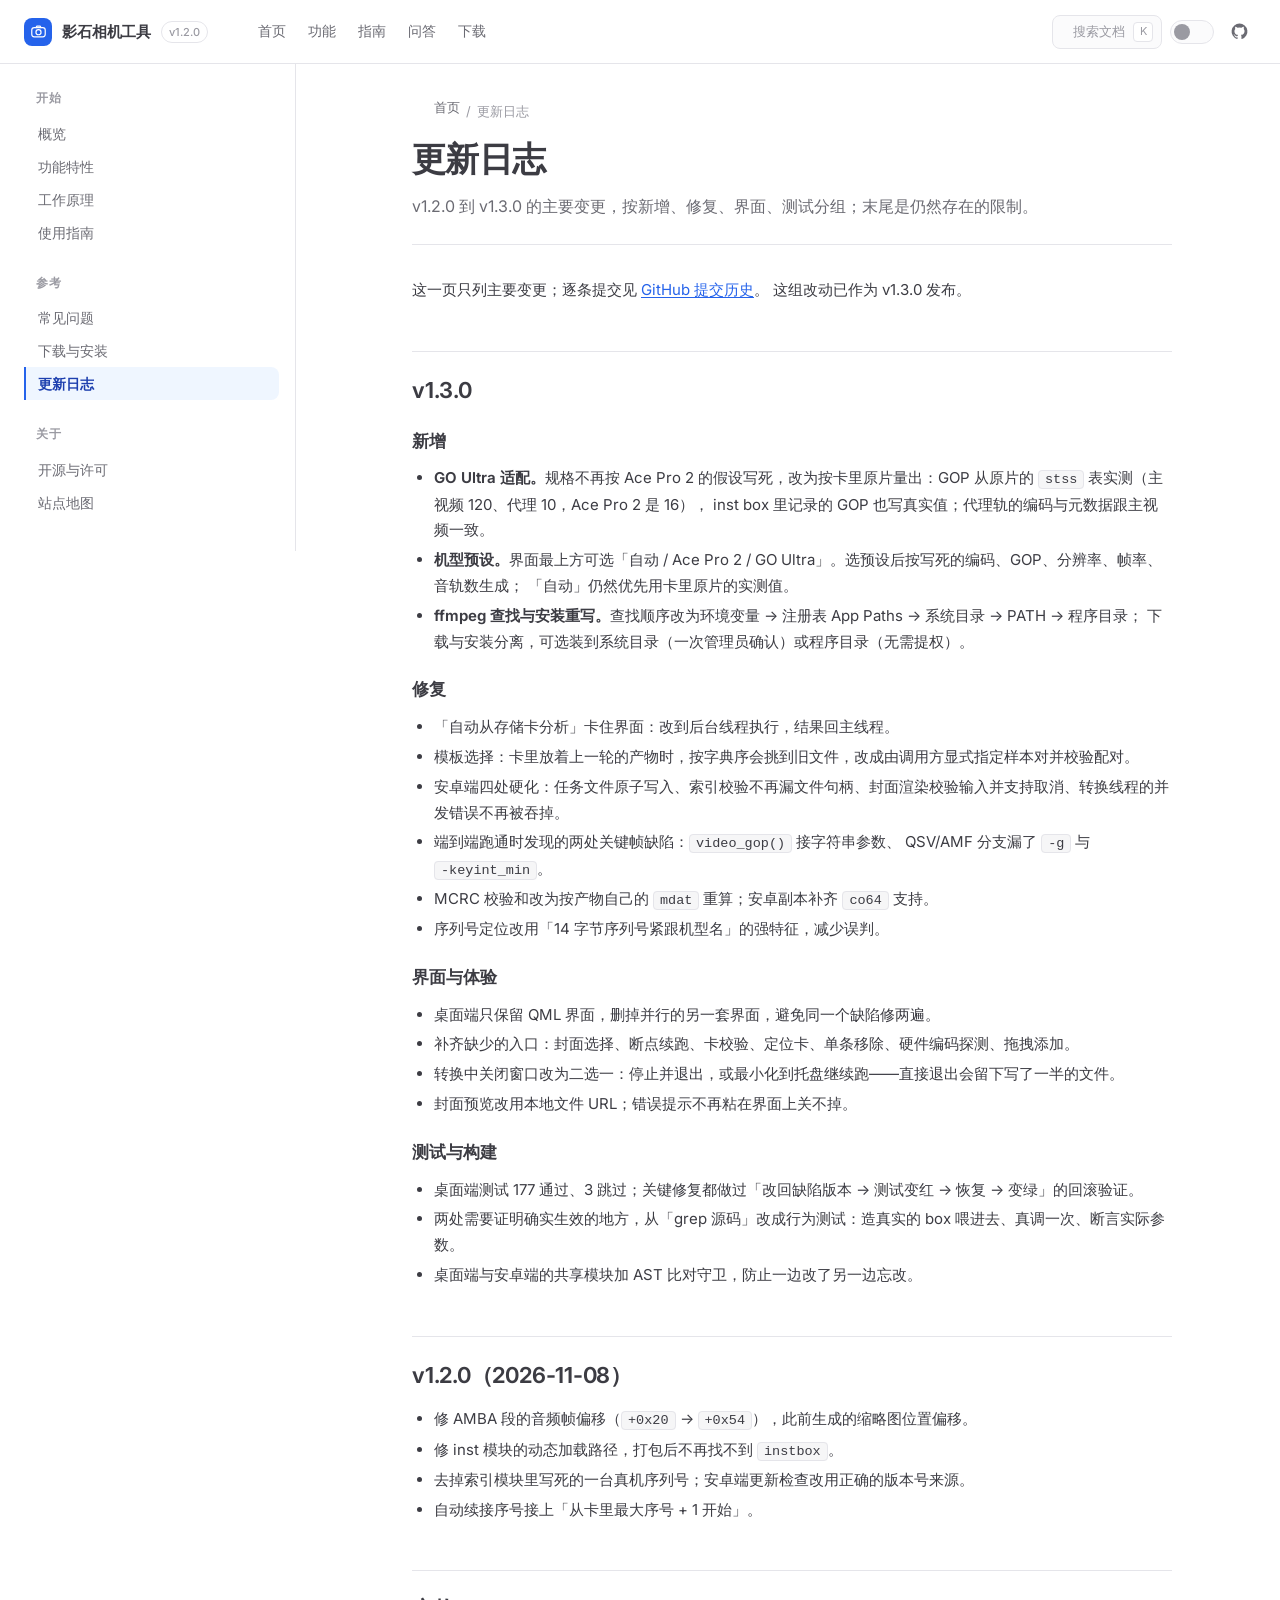
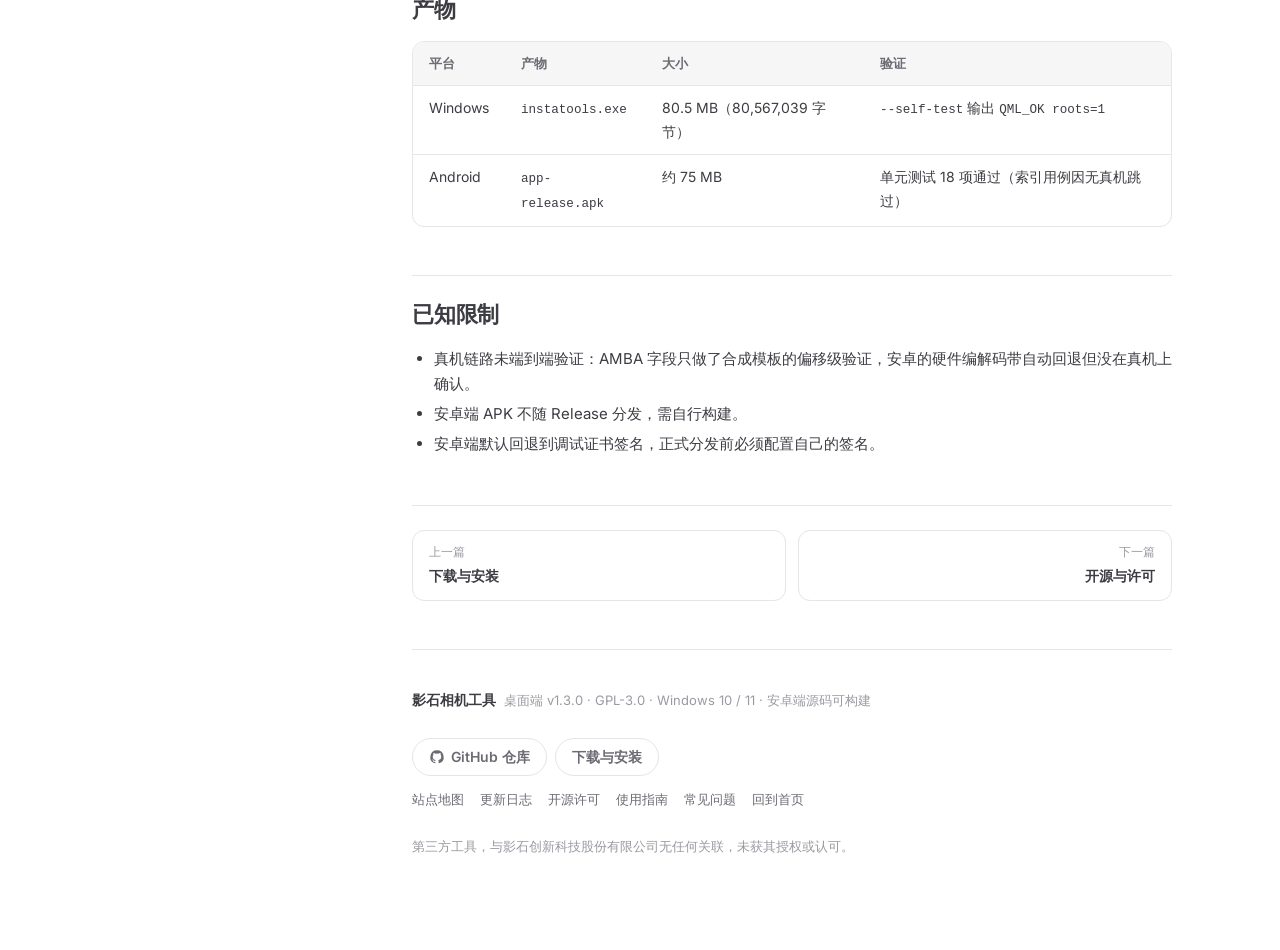
==== commit 07c2dd80: "build: 重建桌面 exe 并同步站点产物信息 预设改动涉及 desktop/core.py、bridge.py、i18n.py 与两个 QML，exe 仍是 11-13 那份， 重建后 80,5" ====
--- a/changelog/index.html
+++ b/changelog/index.html
@@ -237,7 +237,7 @@
                       <tr>
                         <td>Windows</td>
                         <td><code>instatools.exe</code></td>
-                        <td>80.5 MB（80,519,132 字节）</td>
+                        <td>80.5 MB（80,567,039 字节）</td>
                         <td><code>--self-test</code> 输出 <code>QML_OK roots=1</code></td>
                       </tr>
                       <tr>
--- a/style.css
+++ b/style.css
@@ -17,29 +17,29 @@
 
   /* 颜色 · 浅色 */
   --vp-c-bg: #ffffff;
-  --vp-c-bg-alt: #f6f6f7;
+  --vp-c-bg-alt: #fbfbfc;
   --vp-c-bg-soft: #f6f6f7;
   --vp-c-bg-elv: #ffffff;
-  --vp-c-border: #c2c2c4;
-  --vp-c-divider: #e2e2e3;
-  --vp-c-gutter: #e2e2e3;
+  --vp-c-border: #b4b4bb;
+  --vp-c-divider: #e5e5ea;
+  --vp-c-gutter: #e5e5ea;
   --vp-c-text-1: #3c3c43;
-  --vp-c-text-2: rgba(60, 60, 67, 0.78);
-  --vp-c-text-3: rgba(60, 60, 67, 0.56);
+  --vp-c-text-2: #6b6b73;
+  --vp-c-text-3: #9a9aa2;
 
   /* 颜色 · 品牌 */
   --vp-c-brand-1: #2563eb;
-  --vp-c-brand-2: #3b82f6;
-  --vp-c-brand-3: #1d4ed8;
-  --vp-c-brand-soft: rgba(59, 130, 246, 0.12);
+  --vp-c-brand-2: #1d4ed8;
+  --vp-c-brand-3: #1e40af;
+  --vp-c-brand-soft: #eff6ff;
   --vp-c-brand-contrast: #ffffff;
 
   /* 语义色 */
-  --vp-c-ok: #15803d;
-  --vp-c-ok-soft: rgba(21, 128, 61, 0.1);
+  --vp-c-ok: #0e7c4a;
+  --vp-c-ok-soft: #e7f7ee;
   --vp-c-warn: #b45309;
-  --vp-c-warn-soft: rgba(180, 83, 9, 0.1);
-  --vp-c-danger: #b91c1c;
+  --vp-c-warn-soft: #fdf3e7;
+  --vp-c-danger: #c62828;
 
   /* 字体 */
   --vp-font-sans: "Inter", -apple-system, BlinkMacSystemFont, "Segoe UI",
@@ -1132,6 +1132,22 @@
   word-break: break-all;
 }
 
+/* 行内代码在 HTML 里写成 class="code code--inline"：两个类优先级相同，
+   而 .code（块级：16px 内边距、12px 圆角、下外边距）写在后面，于是行内
+   元素吃到了块级盒子——画出来比行高还高，上下压住相邻两行文字。
+   这里用 .vp-doc 提高优先级把行内形态钉死，块级样式让位。 */
+.vp-doc .code--inline {
+  display: inline;
+  margin: 0;
+  padding: 1px 6px;
+  border-radius: var(--vp-radius-sm);
+  background: var(--vp-c-bg-soft);
+  overflow: visible;
+  white-space: nowrap;
+  box-decoration-break: clone;
+  -webkit-box-decoration-break: clone;
+}
+
 .sha-row {
   display: flex;
   flex-wrap: wrap;
@@ -1937,6 +1953,216 @@
   }
 }
 
+/* ------------------------------------------- 24. 配色收尾（回退 MD3 令牌） */
+/* 卡片回到灰底 + 1px 描边：改造前那套的层次感靠底色，不靠阴影。 */
+.card {
+  background: var(--vp-c-bg-soft);
+}
+
+.card--link:hover {
+  border-color: var(--vp-c-brand-1);
+  background: var(--vp-c-bg-elv);
+}
+
+.card__icon {
+  color: var(--vp-c-brand-3);
+}
+
+.tag--soft {
+  color: var(--vp-c-brand-3);
+}
+
+/* 按钮回到 20px 圆角，主按钮用 primary 实底。 */
+.btn,
+.btn--lg {
+  border-radius: 20px;
+}
+
+.btn--alt {
+  border-color: var(--vp-c-border);
+  background: var(--vp-c-bg);
+}
+
+.btn--alt:hover {
+  border-color: var(--vp-c-brand-1);
+  color: var(--vp-c-brand-1);
+}
+
+.btn--filled:hover {
+  background: var(--vp-c-brand-2);
+}
+
+/* 侧栏与目录选中态用 primary-container 的浅蓝，而不是半透明品牌色。 */
+.vp-sidebar__link[aria-current="page"],
+.vp-drawer .vp-sidebar__link[aria-current="page"],
+.vp-menu__link[aria-current="page"] {
+  background: var(--vp-c-brand-soft);
+  color: var(--vp-c-brand-3);
+}
+
+/* ------------------------------------------------ 25. 响应式收尾（手机/平板） */
+
+/* 平板：正文居中限宽，别让 900px 宽的行长拉成一条横线。 */
+@media (max-width: 960px) {
+  .vp-doc,
+  .vp-pager,
+  .vp-footer {
+    max-width: 720px;
+    margin-left: auto;
+    margin-right: auto;
+  }
+
+  .vp-search {
+    width: 34px;
+    height: 34px;
+    padding: 0;
+    justify-content: center;
+    border-radius: var(--vp-radius-full);
+  }
+
+  .vp-search__icon {
+    width: 18px;
+    height: 18px;
+  }
+
+  .vp-nav__title {
+    max-width: 44vw;
+    overflow: hidden;
+    text-overflow: ellipsis;
+    white-space: nowrap;
+  }
+
+  /* 抽屉要盖住正文：用超大 box-shadow 当遮罩，省一个 DOM 节点。 */
+  .vp-drawer {
+    box-shadow: 0 0 0 100vmax rgba(18, 18, 22, 0.42);
+  }
+
+  body:has(.vp-drawer[open]) {
+    overflow: hidden;
+  }
+
+  .code pre {
+    overflow-x: auto;
+  }
+}
+
+/* 平板竖屏 / 大手机 */
+@media (max-width: 768px) {
+  .vp-doc .hero__title {
+    font-size: 30px;
+  }
+
+  .spec-card__row {
+    grid-template-columns: 78px minmax(0, 1fr);
+  }
+
+  .vp-doc h2 {
+    margin-top: var(--vp-gap-6);
+  }
+
+  .vp-doc .steps,
+  .vp-doc .platform-grid {
+    gap: var(--vp-gap-4);
+  }
+}
+
+/* 手机 */
+@media (max-width: 560px) {
+  .vp-nav__inner {
+    padding: 0 12px;
+  }
+
+  .vp-doc h1 {
+    font-size: 26px;
+  }
+
+  .vp-doc .hero__title {
+    font-size: 25px;
+    line-height: 1.3;
+  }
+
+  .vp-doc .card {
+    padding: var(--vp-gap-4);
+  }
+
+  .vp-doc .dl__row {
+    grid-template-columns: 84px minmax(0, 1fr);
+  }
+
+  .vp-footer .footer__links {
+    gap: var(--vp-gap-2);
+  }
+
+  .vp-doc .hero__actions .btn {
+    flex: 1 1 auto;
+  }
+}
+
+/* ------------------------------------------------ 26. 窄屏细节修正 */
+/* dd 默认有 40px 的 margin-inline-start，栅格里会变成莫名其妙的缩进。 */
+.vp-doc dd {
+  margin: 0;
+}
+
+/* 行内代码在窄屏不能强制不换行，否则整行被推出卡片、和下一行叠在一起。 */
+@media (max-width: 560px) {
+  .vp-doc .code--inline {
+    white-space: normal;
+    overflow-wrap: anywhere;
+  }
+
+  .vp-doc .table {
+    font-size: 13px;
+  }
+
+  .vp-doc .table th,
+  .vp-doc .table td {
+    padding: 8px 10px;
+  }
+}
+
+/* 长命令与 SHA256：容器横向滚动，绝不裁掉尾部。 */
+.vp-doc .code {
+  overflow-x: auto;
+}
+
+.vp-doc .code pre {
+  margin: 0;
+}
+
+.sha-row code {
+  overflow-x: auto;
+  max-width: 100%;
+}
+
+/* 哈希本身就是 .code，`.code--wrap code` 只作用于子元素，管不到它自己。 */
+.sha-row .code {
+  min-width: 0;
+  white-space: pre-wrap;
+  word-break: break-all;
+}
+
+/* 1280 以下右目录收起后，正文留在左半边会显得空，让它居中。 */
+@media (max-width: 1280px) {
+  .vp-doc,
+  .vp-pager,
+  .vp-footer {
+    margin-left: auto;
+    margin-right: auto;
+  }
+}
+
+/* 平板竖屏到小笔记本之间，上下页保持左右两栏，别退化成两条通栏。 */
+@media (min-width: 561px) and (max-width: 960px) {
+  .vp-pager {
+    grid-template-columns: repeat(2, minmax(0, 1fr));
+  }
+
+  .vp-pager__link--next {
+    grid-column: 2;
+  }
+}
+
 /* -------------------------------------------------------- 22. 减少动效 */
 @media (prefers-reduced-motion: reduce) {
   html {
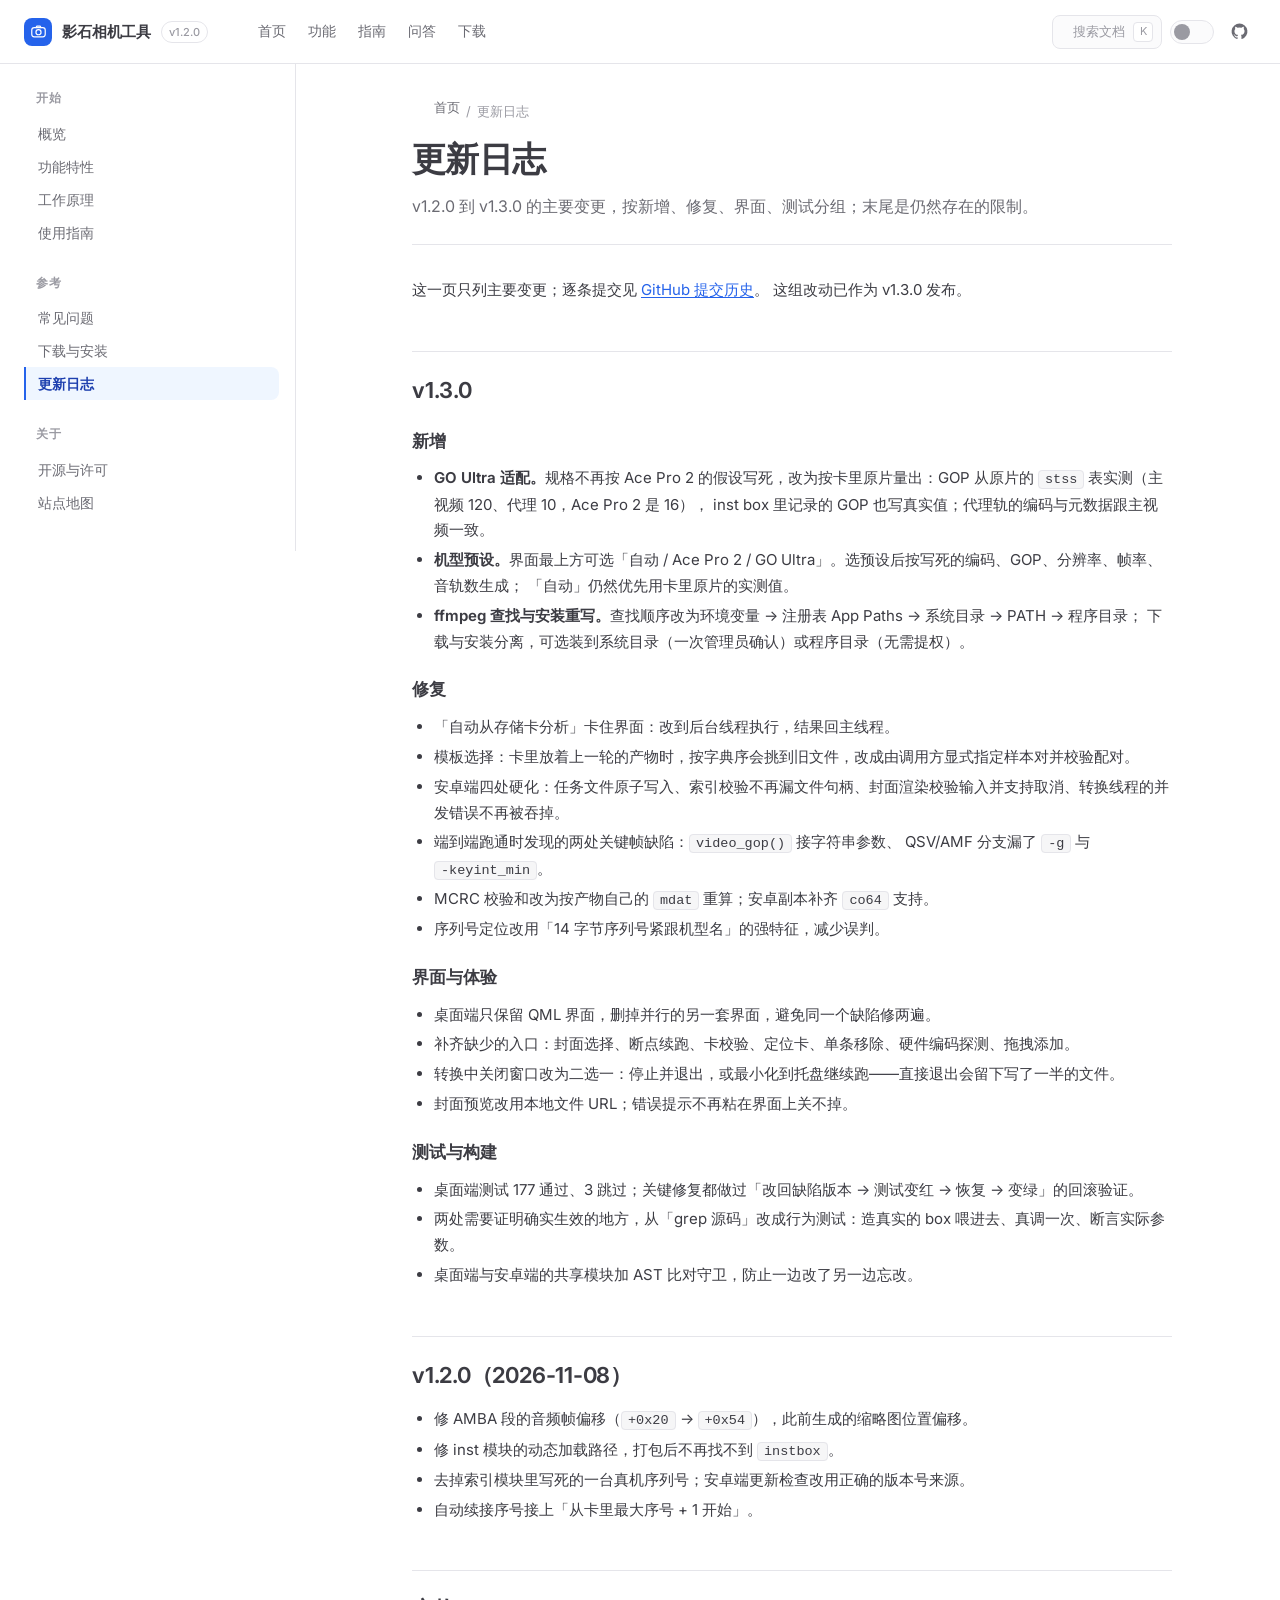
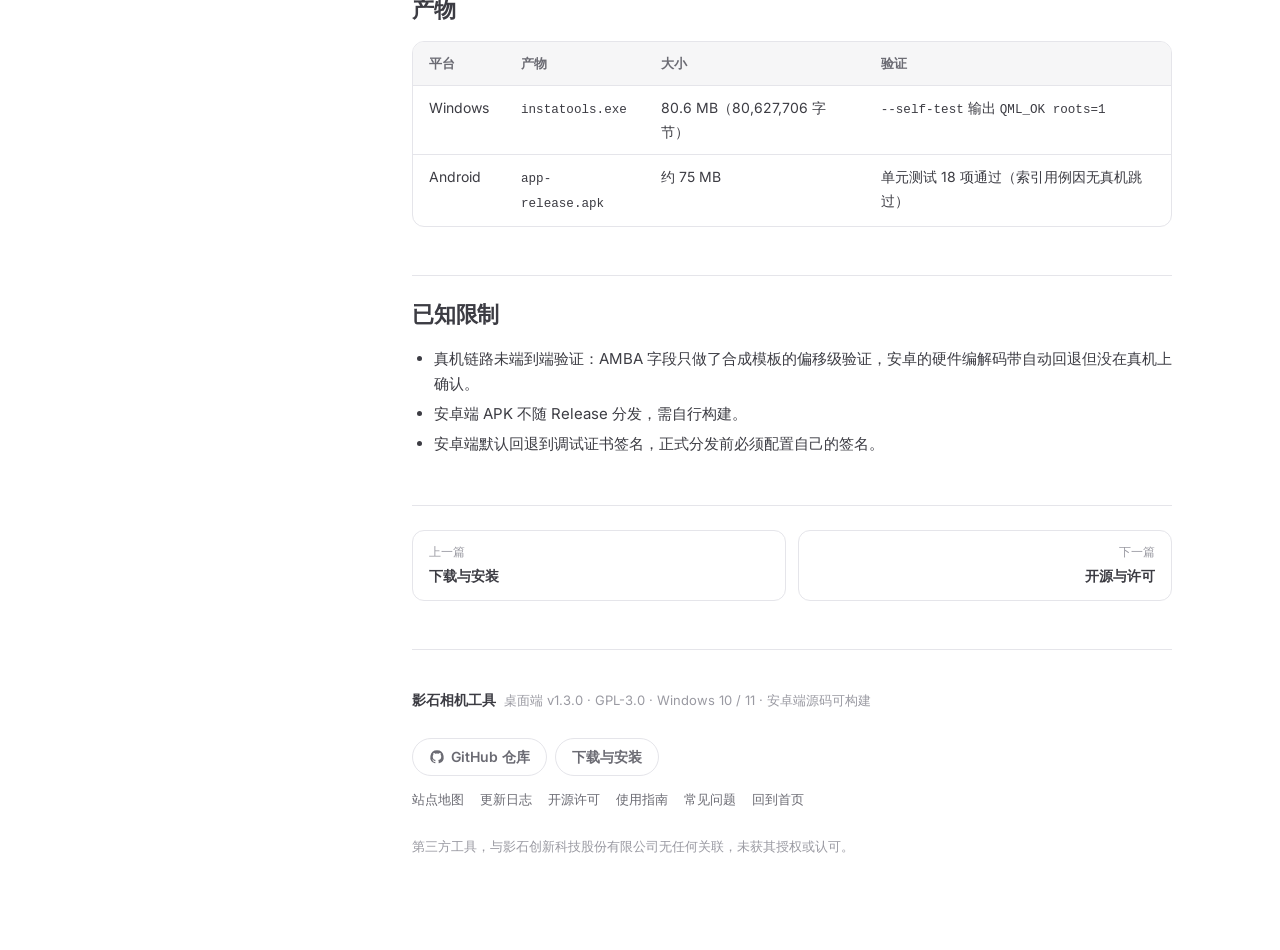
==== commit 3f04b241: "feat(android): 硬件编码可用，产出后校验关键帧间隔并回退软编 安卓端「设置 → 编码器」的「硬件」以前只把 -g 16 传给 MediaCodec。ffmpeg 的 mediacodec" ====
--- a/changelog/index.html
+++ b/changelog/index.html
@@ -237,7 +237,7 @@
                       <tr>
                         <td>Windows</td>
                         <td><code>instatools.exe</code></td>
-                        <td>80.5 MB（80,567,039 字节）</td>
+                        <td>80.6 MB（80,627,706 字节）</td>
                         <td><code>--self-test</code> 输出 <code>QML_OK roots=1</code></td>
                       </tr>
                       <tr>
